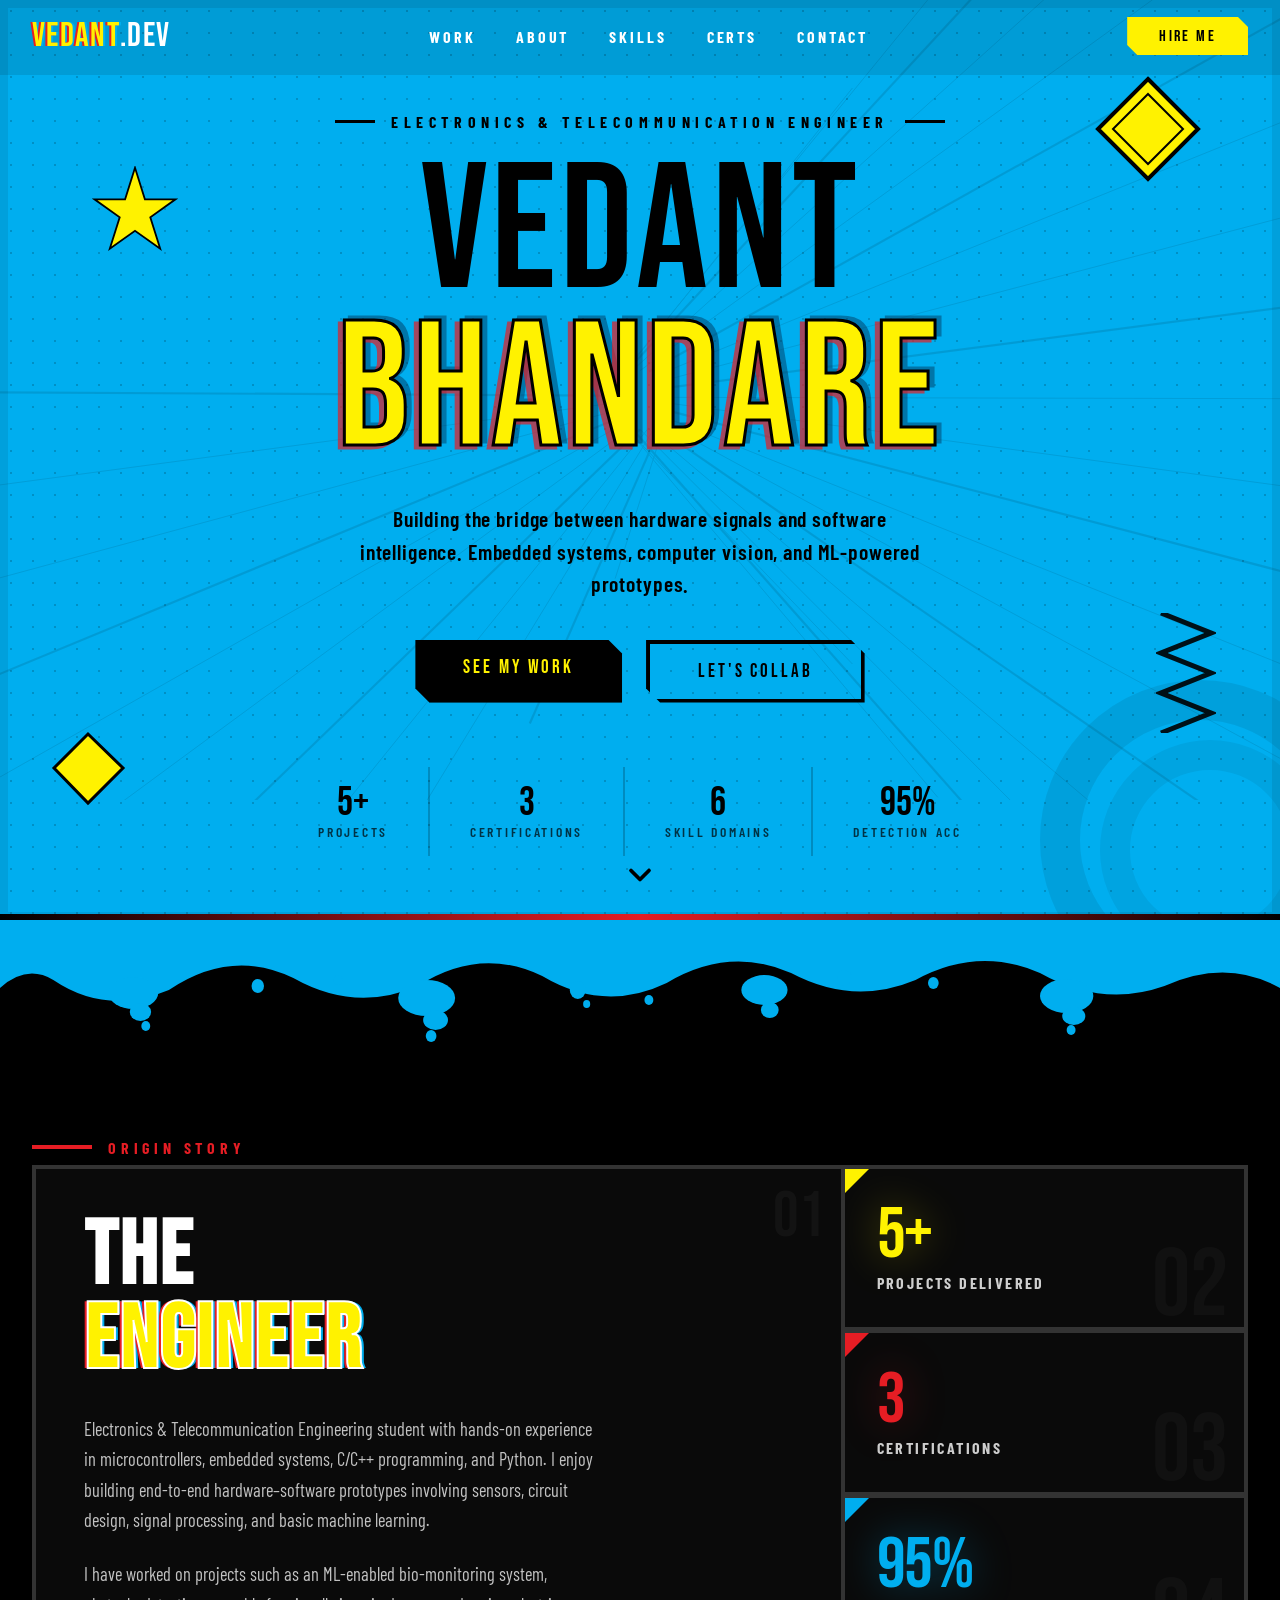
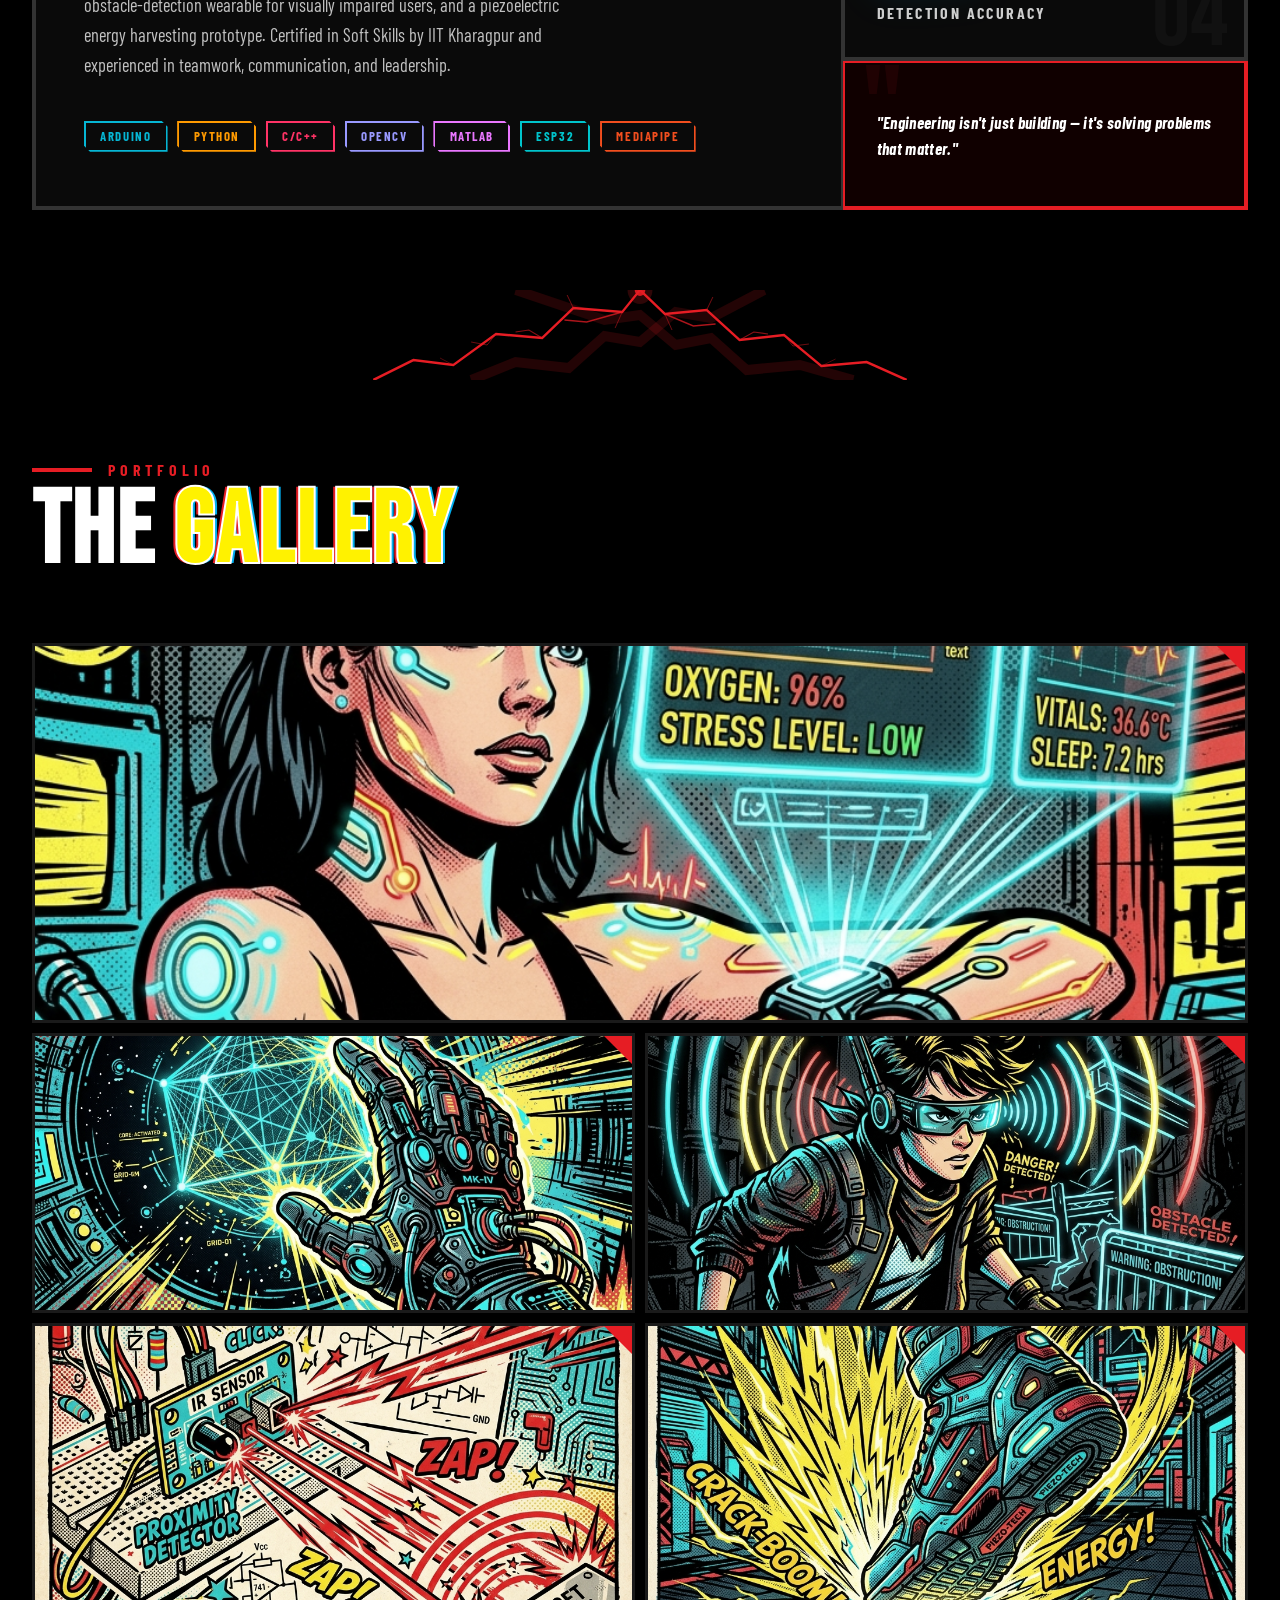
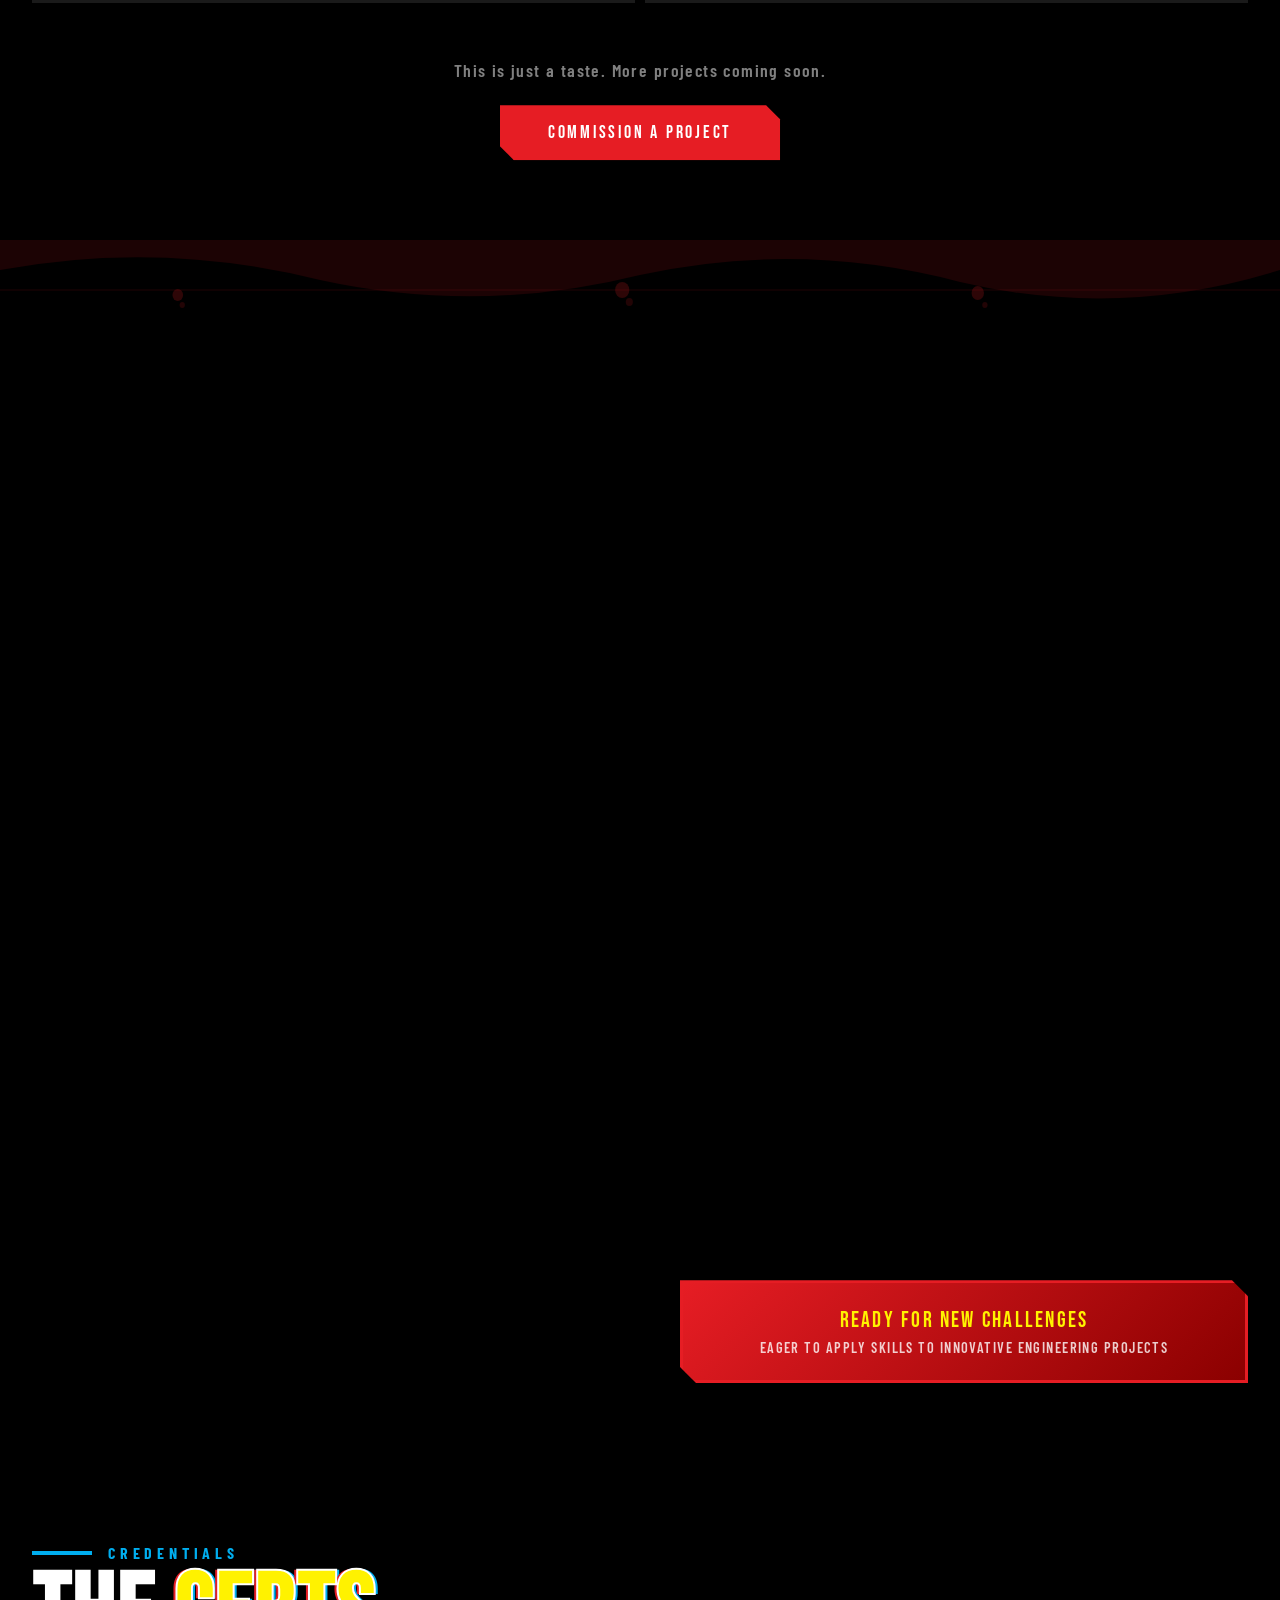
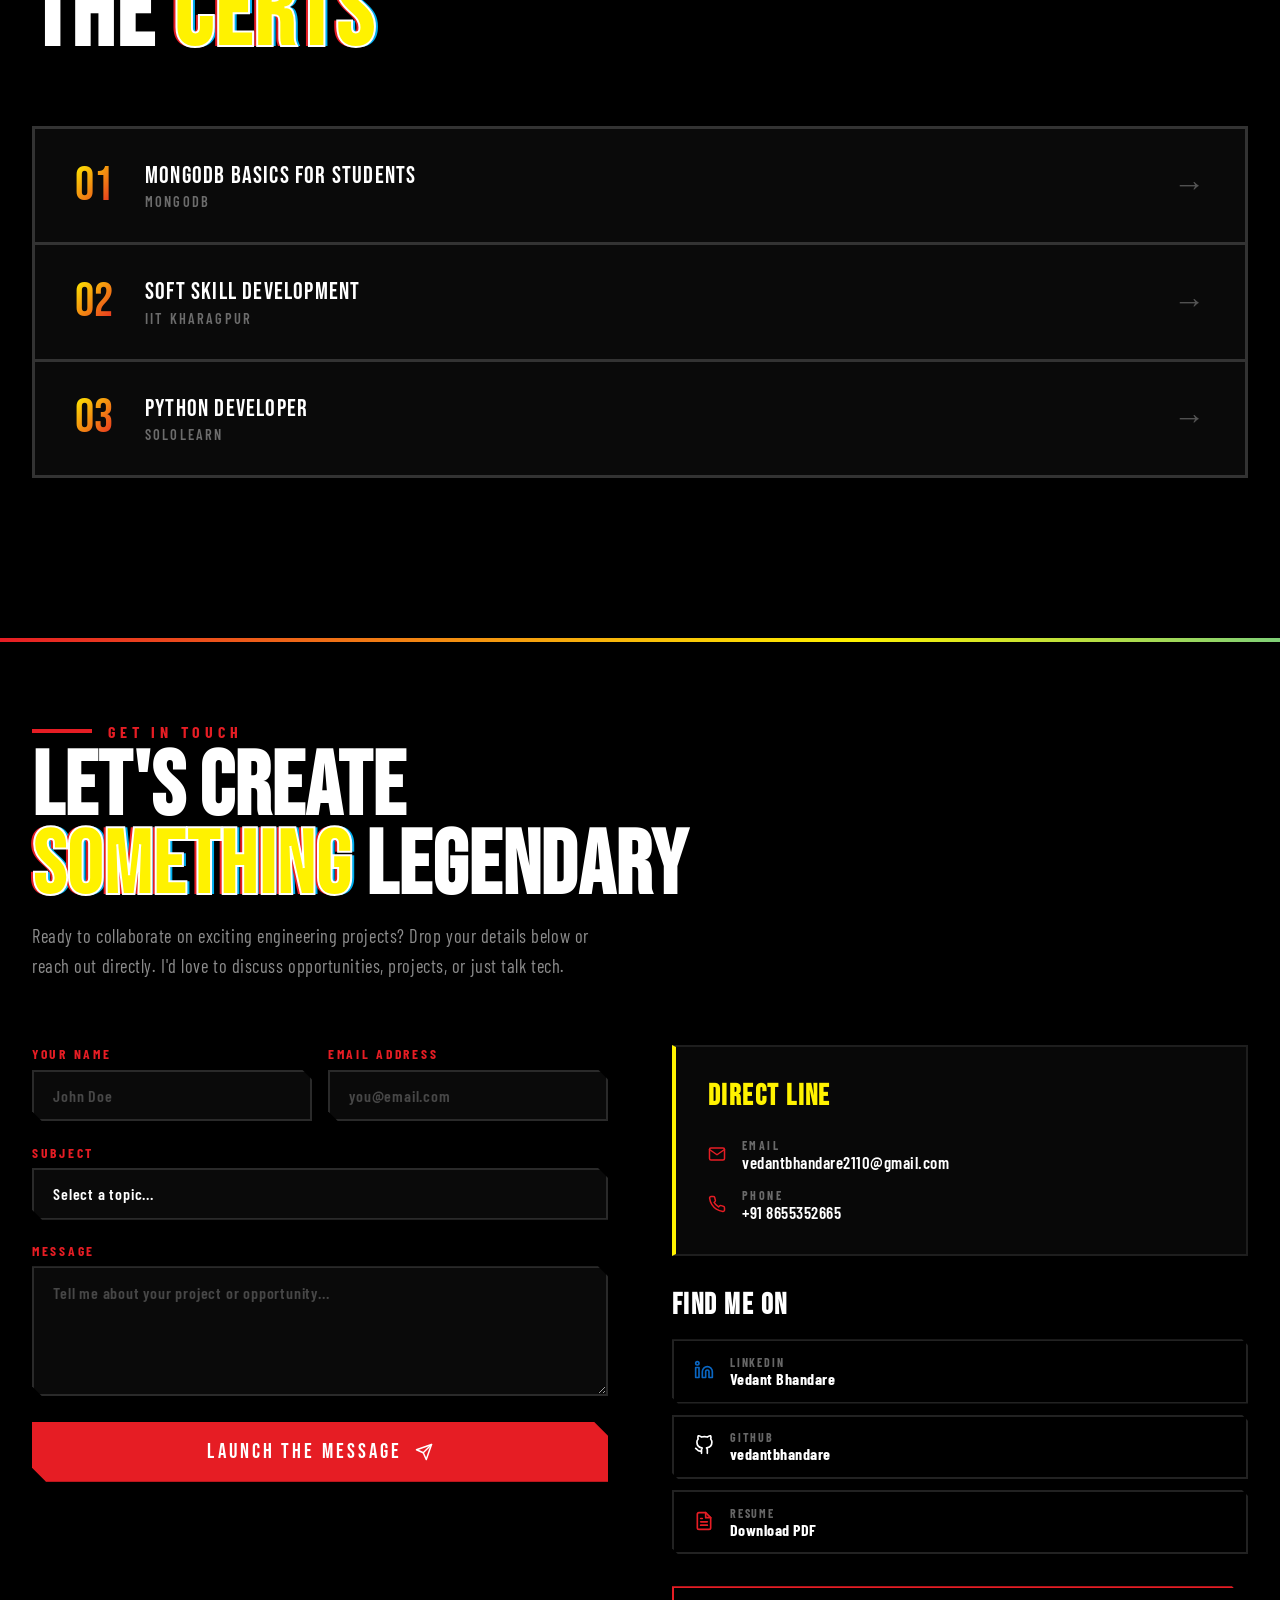
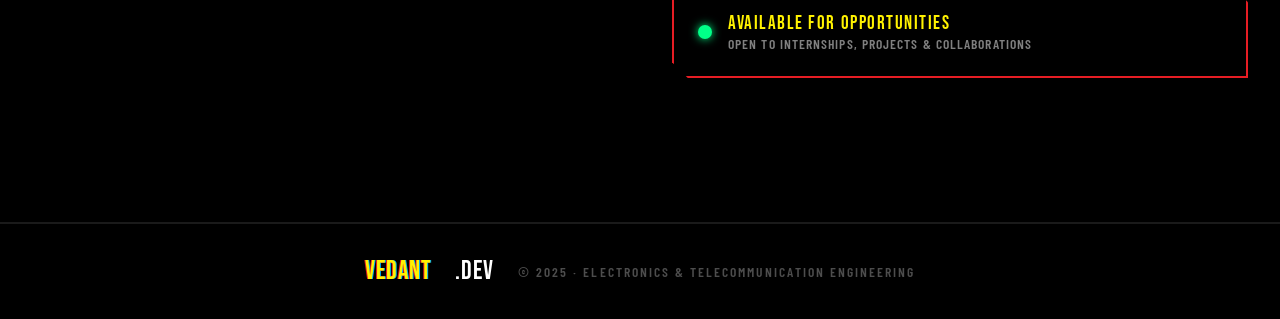
==== index.html @ c0fc04f8 "Merge remote changes favoring new design" ====
<!DOCTYPE html>
<html lang="en">
<head>
    <meta charset="UTF-8">
    <meta name="viewport" content="width=device-width, initial-scale=1.0">
    <title>Vedant Bhandare — Electronics & Embedded Systems Engineer</title>
    <meta name="description" content="Vedant Bhandare — Electronics & Telecommunication Engineering student. Portfolio showcasing embedded systems, computer vision, and hardware projects.">
    <meta name="author" content="Vedant Bhandare">
    <meta name="theme-color" content="#00AEEF">
    <link rel="stylesheet" href="style.css">
</head>
<body>

    <!-- ============================================
         NAVIGATION
         ============================================ -->
    <header class="nav" id="main-nav">
        <div class="nav-inner">
            <div class="nav-logo" id="nav-logo">
                <span class="nav-logo-accent">VEDANT</span>
                <span class="nav-logo-text">.DEV</span>
            </div>
            <nav class="nav-links" id="nav-links">
                <a href="#projects" class="nav-link">WORK</a>
                <a href="#about" class="nav-link">ABOUT</a>
                <a href="#skills" class="nav-link">SKILLS</a>
                <a href="#certificates" class="nav-link">CERTS</a>
                <a href="#contact" class="nav-link">CONTACT</a>
            </nav>
            <a href="#contact" class="nav-cta" id="nav-cta-btn">HIRE ME</a>
            <button class="nav-toggle" id="nav-toggle" aria-label="Toggle navigation">
                <span></span>
                <span></span>
                <span></span>
            </button>
        </div>
        <div class="nav-mobile" id="nav-mobile">
            <a href="#projects">WORK</a>
            <a href="#about">ABOUT</a>
            <a href="#skills">SKILLS</a>
            <a href="#certificates">CERTS</a>
            <a href="#contact">CONTACT</a>
        </div>
    </header>

    <!-- ============================================
         HERO SECTION
         ============================================ -->
    <section class="hero" id="hero">
        <!-- Halftone dot overlay -->
        <div class="hero-halftone"></div>

        <!-- Speed lines SVG -->
        <svg class="hero-speed-lines" viewBox="0 0 1440 900" preserveAspectRatio="xMidYMid slice">
            <line x1="756" y1="447" x2="2120" y2="450" stroke="#000" stroke-width="1"/>
            <line x1="752" y1="436" x2="2088" y2="262" stroke="#000" stroke-width="2.5"/>
            <line x1="747" y1="428" x2="1996" y2="99" stroke="#000" stroke-width="1"/>
            <line x1="739" y1="422" x2="1858" y2="-31" stroke="#000" stroke-width="1"/>
            <line x1="730" y1="418" x2="1694" y2="-120" stroke="#000" stroke-width="2.5"/>
            <line x1="720" y1="417" x2="1520" y2="-162" stroke="#000" stroke-width="1"/>
            <line x1="710" y1="418" x2="1346" y2="-155" stroke="#000" stroke-width="1"/>
            <line x1="701" y1="422" x2="1187" y2="-103" stroke="#000" stroke-width="2.5"/>
            <line x1="694" y1="428" x2="1055" y2="-14" stroke="#000" stroke-width="1"/>
            <line x1="689" y1="436" x2="959" y2="99" stroke="#000" stroke-width="1"/>
            <line x1="686" y1="445" x2="-680" y2="438" stroke="#000" stroke-width="2.5"/>
            <line x1="686" y1="454" x2="-648" y2="632" stroke="#000" stroke-width="1"/>
            <line x1="689" y1="463" x2="-556" y2="801" stroke="#000" stroke-width="1"/>
            <line x1="694" y1="471" x2="-418" y2="931" stroke="#000" stroke-width="2.5"/>
            <line x1="701" y1="477" x2="-254" y2="1018" stroke="#000" stroke-width="1"/>
            <line x1="710" y1="481" x2="-80" y2="1062" stroke="#000" stroke-width="1"/>
            <line x1="720" y1="483" x2="120" y2="1062" stroke="#000" stroke-width="2.5"/>
            <line x1="730" y1="481" x2="294" y2="1021" stroke="#000" stroke-width="1"/>
            <line x1="739" y1="477" x2="458" y2="937" stroke="#000" stroke-width="1"/>
            <line x1="747" y1="471" x2="596" y2="814" stroke="#000" stroke-width="2.5"/>
            <line x1="752" y1="463" x2="692" y2="651" stroke="#000" stroke-width="1"/>
            <line x1="756" y1="454" x2="2120" y2="638" stroke="#000" stroke-width="1"/>
            <line x1="756" y1="463" x2="2088" y2="812" stroke="#000" stroke-width="2.5"/>
            <line x1="752" y1="471" x2="1996" y2="969" stroke="#000" stroke-width="1"/>
            <line x1="747" y1="477" x2="1858" y2="1080" stroke="#000" stroke-width="1"/>
            <line x1="739" y1="481" x2="1694" y2="1140" stroke="#000" stroke-width="2.5"/>
            <line x1="730" y1="483" x2="1520" y2="1150" stroke="#000" stroke-width="1"/>
            <line x1="720" y1="483" x2="1346" y2="1110" stroke="#000" stroke-width="1"/>
            <line x1="710" y1="481" x2="1187" y2="1020" stroke="#000" stroke-width="2.5"/>
            <line x1="701" y1="477" x2="1055" y2="897" stroke="#000" stroke-width="1"/>
            <line x1="694" y1="471" x2="959" y2="747" stroke="#000" stroke-width="1"/>
        </svg>

        <!-- Comic panel border -->
        <div class="hero-panel-border"></div>

        <!-- Rotating diamond top-right -->
        <div class="hero-diamond-1">
            <svg width="110" height="110" viewBox="0 0 110 110">
                <polygon points="55,5 105,55 55,105 5,55" fill="#FFF200" stroke="#000" stroke-width="4"/>
                <polygon points="55,20 90,55 55,90 20,55" fill="none" stroke="#000" stroke-width="2"/>
            </svg>
        </div>

        <!-- Rotating diamond bottom-left -->
        <div class="hero-diamond-2">
            <svg width="75" height="75" viewBox="0 0 75 75">
                <polygon points="37,3 72,37 37,72 3,37" fill="#FFF200" stroke="#000" stroke-width="3"/>
            </svg>
        </div>

        <!-- Pulsing star top-left -->
        <div class="hero-star">
            <svg width="90" height="90" viewBox="0 0 100 100">
                <polygon points="50,2 61,37 95,37 67,57 78,92 50,72 22,92 33,57 5,37 39,37" fill="#FFF200" stroke="#000" stroke-width="2"/>
            </svg>
        </div>

        <!-- Zigzag accent bottom-right -->
        <div class="hero-zigzag">
            <svg width="60" height="120" viewBox="0 0 60 120">
                <polyline points="5,0 55,20 5,40 55,60 5,80 55,100 5,120" stroke="#000" stroke-width="5" fill="none"/>
            </svg>
        </div>

        <!-- Decorative circles -->
        <div class="hero-circle-1"></div>
        <div class="hero-circle-2"></div>

        <!-- Main content -->
        <div class="hero-content">
            <div class="hero-eyebrow reveal">
                <span class="hero-eyebrow-line"></span>
                <span class="hero-eyebrow-text">Electronics &amp; Telecommunication Engineer</span>
                <span class="hero-eyebrow-line"></span>
            </div>

            <div class="reveal reveal-delay-1">
                <span class="hero-title-main">VEDANT</span>
            </div>

            <div class="reveal reveal-delay-2">
                <span class="hero-title-accent">BHANDARE</span>
            </div>

            <p class="hero-subtitle reveal reveal-delay-3">
                Building the bridge between hardware signals and software intelligence.
                Embedded systems, computer vision, and ML-powered prototypes.
            </p>

            <div class="hero-cta-group reveal reveal-delay-3">
                <a href="#projects" class="hero-btn-primary">SEE MY WORK</a>
                <a href="#contact" class="hero-btn-secondary">LET'S COLLAB</a>
            </div>

            <div class="hero-stats reveal reveal-delay-4">
                <div class="hero-stat">
                    <div class="hero-stat-num">5+</div>
                    <div class="hero-stat-label">Projects</div>
                </div>
                <div class="hero-stat">
                    <div class="hero-stat-num">3</div>
                    <div class="hero-stat-label">Certifications</div>
                </div>
                <div class="hero-stat">
                    <div class="hero-stat-num">6</div>
                    <div class="hero-stat-label">Skill Domains</div>
                </div>
                <div class="hero-stat">
                    <div class="hero-stat-num">95%</div>
                    <div class="hero-stat-label">Detection Acc</div>
                </div>
            </div>
        </div>

        <!-- Scroll arrow -->
        <div class="hero-scroll">
            <svg viewBox="0 0 24 24" fill="none" stroke="currentColor" stroke-width="2.5" stroke-linecap="round" stroke-linejoin="round">
                <polyline points="6 9 12 15 18 9"></polyline>
            </svg>
        </div>

        <!-- Bottom edge gradient -->
        <div class="hero-bottom-edge"></div>
    </section>

    <!-- ============================================
         INK SPLATTER DIVIDER
         ============================================ -->
    <div class="divider-ink">
        <svg viewBox="0 0 1440 140" preserveAspectRatio="none">
            <path d="M0,0 L1440,0 L1440,70 Q1380,40 1310,68 Q1240,90 1170,55 Q1100,28 1030,62 Q960,88 890,55 Q820,28 750,65 Q680,95 610,58 Q540,28 470,68 Q400,95 330,60 Q260,30 190,72 Q120,98 60,62 Q30,46 0,70 Z" fill="#00AEEF"/>
            <ellipse cx="150" cy="75" rx="28" ry="16" fill="#00AEEF"/>
            <ellipse cx="158" cy="94" rx="12" ry="9" fill="#00AEEF"/>
            <circle cx="164" cy="108" r="5" fill="#00AEEF"/>
            <ellipse cx="480" cy="80" rx="32" ry="18" fill="#00AEEF"/>
            <ellipse cx="490" cy="102" rx="14" ry="10" fill="#00AEEF"/>
            <circle cx="485" cy="118" r="6" fill="#00AEEF"/>
            <ellipse cx="860" cy="72" rx="26" ry="15" fill="#00AEEF"/>
            <ellipse cx="866" cy="92" rx="10" ry="8" fill="#00AEEF"/>
            <ellipse cx="1200" cy="78" rx="30" ry="17" fill="#00AEEF"/>
            <ellipse cx="1208" cy="98" rx="13" ry="9" fill="#00AEEF"/>
            <circle cx="1205" cy="112" r="5" fill="#00AEEF"/>
            <circle cx="290" cy="68" r="7" fill="#00AEEF"/>
            <circle cx="650" cy="72" r="9" fill="#00AEEF"/>
            <circle cx="660" cy="86" r="4" fill="#00AEEF"/>
            <circle cx="1050" cy="65" r="6" fill="#00AEEF"/>
            <circle cx="380" cy="62" r="5" fill="#00AEEF"/>
            <circle cx="950" cy="60" r="8" fill="#00AEEF"/>
            <circle cx="730" cy="82" r="5" fill="#00AEEF"/>
        </svg>
    </div>

    <!-- ============================================
         ABOUT SECTION
         ============================================ -->
    <section class="section" id="about">
        <div class="container">
            <div class="section-label reveal-left">
                <div class="section-label-line" style="background: #E61D24;"></div>
                <span class="section-label-text" style="color: #E61D24;">Origin Story</span>
            </div>

            <div class="about-panels">
                <!-- Left — main bio panel -->
                <div class="about-main reveal">
                    <div class="about-panel-num">01</div>
                    <h2 class="about-heading">THE</h2>
                    <h2 class="about-heading-accent">ENGINEER</h2>

                    <p class="about-text">
                        Electronics &amp; Telecommunication Engineering student with hands-on experience in microcontrollers, embedded systems, C/C++ programming, and Python. I enjoy building end-to-end hardware–software prototypes involving sensors, circuit design, signal processing, and basic machine learning.
                    </p>
                    <p class="about-text">
                        I have worked on projects such as an ML-enabled bio-monitoring system, obstacle-detection wearable for visually impaired users, and a piezoelectric energy harvesting prototype. Certified in Soft Skills by IIT Kharagpur and experienced in teamwork, communication, and leadership.
                    </p>

                    <div class="tool-badges">
                        <span class="tool-badge" style="color: #06B6D4; border-color: #06B6D4;">Arduino</span>
                        <span class="tool-badge" style="color: #FF9A00; border-color: #FF9A00;">Python</span>
                        <span class="tool-badge" style="color: #FF3366; border-color: #FF3366;">C/C++</span>
                        <span class="tool-badge" style="color: #9999FF; border-color: #9999FF;">OpenCV</span>
                        <span class="tool-badge" style="color: #EA77FF; border-color: #EA77FF;">MATLAB</span>
                        <span class="tool-badge" style="color: #00C4CC; border-color: #00C4CC;">ESP32</span>
                        <span class="tool-badge" style="color: #F24E1E; border-color: #F24E1E;">MediaPipe</span>
                    </div>
                </div>

                <!-- Right — stats panels stacked -->
                <div class="about-stats-col">
                    <div class="stat-panel reveal-right">
                        <div class="stat-watermark">02</div>
                        <div class="stat-num" style="color: #FFF200; filter: drop-shadow(0 0 20px rgba(255,242,0,0.33));">5+</div>
                        <div class="stat-label">Projects Delivered</div>
                        <div class="stat-corner" style="border-color: #FFF200 transparent transparent transparent;"></div>
                    </div>
                    <div class="stat-panel reveal-right reveal-delay-1">
                        <div class="stat-watermark">03</div>
                        <div class="stat-num" style="color: #E61D24; filter: drop-shadow(0 0 20px rgba(230,29,36,0.33));">3</div>
                        <div class="stat-label">Certifications</div>
                        <div class="stat-corner" style="border-color: #E61D24 transparent transparent transparent;"></div>
                    </div>
                    <div class="stat-panel reveal-right reveal-delay-2">
                        <div class="stat-watermark">04</div>
                        <div class="stat-num" style="color: #00AEEF; filter: drop-shadow(0 0 20px rgba(0,174,239,0.33));">95%</div>
                        <div class="stat-label">Detection Accuracy</div>
                        <div class="stat-corner" style="border-color: #00AEEF transparent transparent transparent;"></div>
                    </div>
                    <div class="about-quote reveal-right reveal-delay-3">
                        <div class="about-quote-mark">"</div>
                        <p class="about-quote-text">
                            "Engineering isn't just building — it's solving problems that matter."
                        </p>
                    </div>
                </div>
            </div>
        </div>
    </section>

    <!-- ============================================
         CRACKING GLASS DIVIDER
         ============================================ -->
    <div class="divider-crack">
        <svg viewBox="0 0 1440 90" preserveAspectRatio="none">
            <path d="M580,0 L680,30 L720,25 L760,55 L800,48 L840,80 L900,75 L960,90" stroke="#E61D24" stroke-width="10" fill="none" opacity="0.15"/>
            <path d="M860,0 L800,28 L760,22 L720,52 L680,46 L640,78 L580,72 L530,90" stroke="#E61D24" stroke-width="10" fill="none" opacity="0.15"/>
            <path d="M720,0 L700,22 L645,18 L610,48 L558,44 L510,75 L465,70 L420,90" stroke="#E61D24" stroke-width="2.5" fill="none"/>
            <path d="M720,0 L748,24 L795,20 L832,50 L882,45 L924,76 L975,72 L1020,90" stroke="#E61D24" stroke-width="2.5" fill="none"/>
            <path d="M700,22 L660,32 L635,30" stroke="#E61D24" stroke-width="1.5" fill="none" opacity="0.75"/>
            <path d="M700,22 L692,38" stroke="#E61D24" stroke-width="1" fill="none" opacity="0.5"/>
            <path d="M645,18 L638,5" stroke="#E61D24" stroke-width="1" fill="none" opacity="0.55"/>
            <path d="M610,48 L595,40 L580,42" stroke="#E61D24" stroke-width="1.2" fill="none" opacity="0.6"/>
            <path d="M558,44 L548,55 L530,52" stroke="#E61D24" stroke-width="1" fill="none" opacity="0.5"/>
            <path d="M748,24 L780,36 L805,34" stroke="#E61D24" stroke-width="1.5" fill="none" opacity="0.75"/>
            <path d="M748,24 L756,40" stroke="#E61D24" stroke-width="1" fill="none" opacity="0.5"/>
            <path d="M795,20 L802,7" stroke="#E61D24" stroke-width="1" fill="none" opacity="0.55"/>
            <path d="M832,50 L848,42 L864,44" stroke="#E61D24" stroke-width="1.2" fill="none" opacity="0.6"/>
            <path d="M882,45 L892,56 L910,54" stroke="#E61D24" stroke-width="1" fill="none" opacity="0.5"/>
            <path d="M510,75 L495,68" stroke="#E61D24" stroke-width="0.8" fill="none" opacity="0.45"/>
            <path d="M924,76 L940,69" stroke="#E61D24" stroke-width="0.8" fill="none" opacity="0.45"/>
            <circle cx="720" cy="0" r="6" fill="#E61D24" opacity="0.9"/>
            <circle cx="720" cy="0" r="14" fill="#E61D24" opacity="0.2"/>
        </svg>
    </div>

    <!-- ============================================
         PROJECTS / GALLERY SECTION
         ============================================ -->
    <section class="section" id="projects">
        <div class="container">
            <div class="gallery-header">
                <div class="section-label reveal-left">
                    <div class="section-label-line" style="background: #E61D24;"></div>
                    <span class="section-label-text" style="color: #E61D24;">Portfolio</span>
                </div>
                <h2 class="section-title reveal">THE <span class="section-title-accent">GALLERY</span></h2>
            </div>

            <div class="gallery-grid">
                <!-- Featured: Bio-monitoring -->
                <a href="https://drive.google.com/drive/u/0/folders/1L9eINkBOlEpBXUjSU-nZGQXliHa2o8Et" target="_blank" rel="noopener noreferrer" class="gallery-item featured reveal" id="project-bio">
                    <div class="gallery-item-visual">
                        <img src="images/project_bio.png" alt="Bio-monitoring system" class="gallery-item-img" loading="lazy">
                    </div>
                    <div class="gallery-item-overlay">
                        <span class="gallery-item-category">Machine Learning</span>
                        <h3 class="gallery-item-title">BIO-MONITORING SYSTEM</h3>
                        <p class="gallery-item-subtitle">ML-Powered Real-Time Health Coach</p>
                        <div class="gallery-item-tags">
                            <span class="gallery-item-tag">ML</span>
                            <span class="gallery-item-tag">SENSORS</span>
                            <span class="gallery-item-tag">PYTHON</span>
                            <span class="gallery-item-tag">REAL-TIME</span>
                        </div>
                        <span class="gallery-item-link">VIEW PROJECT →</span>
                    </div>
                    <div class="gallery-item-corner"></div>
                </a>

                <!-- 3D Object Gesture Viewer -->
                <a href="https://github.com/vedantbhandare/gesture_3d_viewer" target="_blank" rel="noopener noreferrer" class="gallery-item reveal reveal-delay-1" id="project-gesture">
                    <div class="gallery-item-visual">
                        <img src="images/project_gesture.png" alt="Hand gesture tracking" class="gallery-item-img" loading="lazy">
                    </div>
                    <div class="gallery-item-overlay">
                        <span class="gallery-item-category">Computer Vision</span>
                        <h3 class="gallery-item-title">3D GESTURE VIEWER</h3>
                        <p class="gallery-item-subtitle">Touch-Free 3D Object Manipulation</p>
                        <div class="gallery-item-tags">
                            <span class="gallery-item-tag">OPENCV</span>
                            <span class="gallery-item-tag">MEDIAPIPE</span>
                            <span class="gallery-item-tag">HCI</span>
                        </div>
                        <span class="gallery-item-link">VIEW PROJECT →</span>
                    </div>
                    <div class="gallery-item-corner"></div>
                </a>

                <!-- Smart Obstacle Detection -->
                <a href="https://drive.google.com/drive/u/0/folders/1u1bt5N9i1OVi7PZ1X9NjJPRFROhRDN_-" target="_blank" rel="noopener noreferrer" class="gallery-item reveal reveal-delay-2" id="project-obstacle">
                    <div class="gallery-item-visual">
                        <img src="images/project_obstacle.png" alt="Arduino obstacle detection" class="gallery-item-img" loading="lazy">
                    </div>
                    <div class="gallery-item-overlay">
                        <span class="gallery-item-category">Embedded Systems</span>
                        <h3 class="gallery-item-title">OBSTACLE DETECTOR</h3>
                        <p class="gallery-item-subtitle">Wearable for Visually Impaired</p>
                        <div class="gallery-item-tags">
                            <span class="gallery-item-tag">ARDUINO</span>
                            <span class="gallery-item-tag">C++</span>
                            <span class="gallery-item-tag">WEARABLE</span>
                        </div>
                        <span class="gallery-item-link">VIEW PROJECT →</span>
                    </div>
                    <div class="gallery-item-corner"></div>
                </a>

                <!-- IR Obstacle Detector -->
                <a href="https://drive.google.com/drive/u/0/folders/1qzK5hBwx7yV5Dep93hAikVFfNhekKL03" target="_blank" rel="noopener noreferrer" class="gallery-item reveal reveal-delay-1" id="project-ir">
                    <div class="gallery-item-visual">
                        <img src="images/project_ir.png" alt="IR proximity sensor" class="gallery-item-img" loading="lazy">
                    </div>
                    <div class="gallery-item-overlay">
                        <span class="gallery-item-category">Analog Electronics</span>
                        <h3 class="gallery-item-title">IR DETECTOR</h3>
                        <p class="gallery-item-subtitle">Infrared Proximity Sensor</p>
                        <div class="gallery-item-tags">
                            <span class="gallery-item-tag">IR SENSOR</span>
                            <span class="gallery-item-tag">OP-AMP</span>
                            <span class="gallery-item-tag">ANALOG</span>
                        </div>
                        <span class="gallery-item-link">VIEW PROJECT →</span>
                    </div>
                    <div class="gallery-item-corner"></div>
                </a>

                <!-- Footstep Energy Generator -->
                <a href="https://drive.google.com/drive/u/0/folders/1KK8bWVIbtewx_nH45o5s3GwNPfIaIdbV" target="_blank" rel="noopener noreferrer" class="gallery-item reveal reveal-delay-2" id="project-energy">
                    <div class="gallery-item-visual">
                        <img src="images/project_energy.png" alt="Piezoelectric energy harvesting" class="gallery-item-img" loading="lazy">
                    </div>
                    <div class="gallery-item-overlay">
                        <span class="gallery-item-category">Energy & IoT</span>
                        <h3 class="gallery-item-title">ENERGY GENERATOR</h3>
                        <p class="gallery-item-subtitle">Piezoelectric Footstep Harvester</p>
                        <div class="gallery-item-tags">
                            <span class="gallery-item-tag">PIEZOELECTRIC</span>
                            <span class="gallery-item-tag">ENERGY</span>
                            <span class="gallery-item-tag">IOT</span>
                        </div>
                        <span class="gallery-item-link">VIEW PROJECT →</span>
                    </div>
                    <div class="gallery-item-corner"></div>
                </a>
            </div>

            <div class="gallery-bottom-cta reveal">
                <p class="gallery-bottom-text">This is just a taste. More projects coming soon.</p>
                <a href="#contact" class="gallery-bottom-btn">COMMISSION A PROJECT</a>
            </div>
        </div>
    </section>

    <!-- ============================================
         DARK INK SPLATTER DIVIDER
         ============================================ -->
    <div class="divider-ink-dark">
        <svg viewBox="0 0 1440 100" preserveAspectRatio="none">
            <path d="M0,30 Q180,0 360,40 Q540,75 720,35 Q900,0 1080,42 Q1260,80 1440,30 L1440,0 L0,0 Z" fill="#E61D24" opacity="0.12"/>
            <line x1="0" y1="50" x2="1440" y2="50" stroke="#E61D24" stroke-width="1" opacity="0.15"/>
            <circle cx="200" cy="55" r="6" fill="#E61D24" opacity="0.2"/>
            <circle cx="205" cy="65" r="3" fill="#E61D24" opacity="0.15"/>
            <circle cx="700" cy="50" r="8" fill="#E61D24" opacity="0.2"/>
            <circle cx="708" cy="62" r="4" fill="#E61D24" opacity="0.15"/>
            <circle cx="1100" cy="53" r="7" fill="#E61D24" opacity="0.2"/>
            <circle cx="1108" cy="65" r="3" fill="#E61D24" opacity="0.15"/>
        </svg>
    </div>

    <!-- ============================================
         SKILLS SECTION
         ============================================ -->
    <section class="section" id="skills">
        <div class="container">
            <div class="section-label reveal-left">
                <div class="section-label-line" style="background: #FFF200;"></div>
                <span class="section-label-text" style="color: #FFF200;">Arsenal</span>
            </div>
            <h2 class="section-title reveal">POWER <span class="section-title-accent">LEVELS</span></h2>

            <div class="skills-grid">
                <!-- Skill bars -->
                <div class="skill-bars">
                    <div class="reveal">
                        <div class="skill-bar-header">
                            <span class="skill-bar-name">Python</span>
                            <span class="skill-bar-pct" style="color: #FF9A00;">90%</span>
                        </div>
                        <div class="skill-track">
                            <div class="skill-fill" data-width="90" style="background: linear-gradient(90deg, #FF9A0099, #FF9A00); box-shadow: 0 0 12px #FF9A0066;">
                                <div class="skill-fill-shimmer" style="background: linear-gradient(90deg, transparent, #FF9A00);"></div>
                            </div>
                        </div>
                        <p class="skill-desc">Data analysis, ML models, automation, scripting</p>
                    </div>
                    <div class="reveal reveal-delay-1">
                        <div class="skill-bar-header">
                            <span class="skill-bar-name">Embedded Systems</span>
                            <span class="skill-bar-pct" style="color: #31A8FF;">92%</span>
                        </div>
                        <div class="skill-track">
                            <div class="skill-fill" data-width="92" style="background: linear-gradient(90deg, #31A8FF99, #31A8FF); box-shadow: 0 0 12px #31A8FF66;">
                                <div class="skill-fill-shimmer" style="background: linear-gradient(90deg, transparent, #31A8FF);"></div>
                            </div>
                        </div>
                        <p class="skill-desc">Arduino, ESP32, sensor integration, UART/I2C protocols</p>
                    </div>
                    <div class="reveal reveal-delay-1">
                        <div class="skill-bar-header">
                            <span class="skill-bar-name">C / C++</span>
                            <span class="skill-bar-pct" style="color: #FF3366;">85%</span>
                        </div>
                        <div class="skill-track">
                            <div class="skill-fill" data-width="85" style="background: linear-gradient(90deg, #FF336699, #FF3366); box-shadow: 0 0 12px #FF336666;">
                                <div class="skill-fill-shimmer" style="background: linear-gradient(90deg, transparent, #FF3366);"></div>
                            </div>
                        </div>
                        <p class="skill-desc">Embedded C, DSA, real-time systems programming</p>
                    </div>
                    <div class="reveal reveal-delay-2">
                        <div class="skill-bar-header">
                            <span class="skill-bar-name">Circuit Design</span>
                            <span class="skill-bar-pct" style="color: #00C4CC;">88%</span>
                        </div>
                        <div class="skill-track">
                            <div class="skill-fill" data-width="88" style="background: linear-gradient(90deg, #00C4CC99, #00C4CC); box-shadow: 0 0 12px #00C4CC66;">
                                <div class="skill-fill-shimmer" style="background: linear-gradient(90deg, transparent, #00C4CC);"></div>
                            </div>
                        </div>
                        <p class="skill-desc">PCB design, Multisim, Proteus, analog/digital circuits</p>
                    </div>
                    <div class="reveal reveal-delay-2">
                        <div class="skill-bar-header">
                            <span class="skill-bar-name">Computer Vision</span>
                            <span class="skill-bar-pct" style="color: #9999FF;">80%</span>
                        </div>
                        <div class="skill-track">
                            <div class="skill-fill" data-width="80" style="background: linear-gradient(90deg, #9999FF99, #9999FF); box-shadow: 0 0 12px #9999FF66;">
                                <div class="skill-fill-shimmer" style="background: linear-gradient(90deg, transparent, #9999FF);"></div>
                            </div>
                        </div>
                        <p class="skill-desc">OpenCV, MediaPipe, gesture recognition, real-time CV</p>
                    </div>
                    <div class="reveal reveal-delay-3">
                        <div class="skill-bar-header">
                            <span class="skill-bar-name">Machine Learning</span>
                            <span class="skill-bar-pct" style="color: #EA77FF;">78%</span>
                        </div>
                        <div class="skill-track">
                            <div class="skill-fill" data-width="78" style="background: linear-gradient(90deg, #EA77FF99, #EA77FF); box-shadow: 0 0 12px #EA77FF66;">
                                <div class="skill-fill-shimmer" style="background: linear-gradient(90deg, transparent, #EA77FF);"></div>
                            </div>
                        </div>
                        <p class="skill-desc">Data preprocessing, model training, feature extraction</p>
                    </div>
                    <div class="reveal reveal-delay-3">
                        <div class="skill-bar-header">
                            <span class="skill-bar-name">MATLAB</span>
                            <span class="skill-bar-pct" style="color: #F24E1E;">75%</span>
                        </div>
                        <div class="skill-track">
                            <div class="skill-fill" data-width="75" style="background: linear-gradient(90deg, #F24E1E99, #F24E1E); box-shadow: 0 0 12px #F24E1E66;">
                                <div class="skill-fill-shimmer" style="background: linear-gradient(90deg, transparent, #F24E1E);"></div>
                            </div>
                        </div>
                        <p class="skill-desc">Signal processing, simulations, control systems</p>
                    </div>
                </div>

                <!-- Services / Capabilities -->
                <div class="services-col">
                    <p class="services-heading reveal">— Capabilities —</p>

                    <div class="service-card reveal">
                        <div class="service-card-inner">
                            <span class="service-icon">⚡</span>
                            <div>
                                <h3 class="service-title">EMBEDDED SYSTEMS</h3>
                                <p class="service-desc">Arduino, ESP32, sensor integration, circuit design, PCB prototyping — end-to-end hardware development.</p>
                            </div>
                        </div>
                        <div class="service-corner"></div>
                    </div>

                    <div class="service-card reveal reveal-delay-1">
                        <div class="service-card-inner">
                            <span class="service-icon">👁️</span>
                            <div>
                                <h3 class="service-title">COMPUTER VISION</h3>
                                <p class="service-desc">OpenCV, MediaPipe, gesture recognition, landmark extraction, real-time image processing systems.</p>
                            </div>
                        </div>
                        <div class="service-corner"></div>
                    </div>

                    <div class="service-card reveal reveal-delay-2">
                        <div class="service-card-inner">
                            <span class="service-icon">🧠</span>
                            <div>
                                <h3 class="service-title">MACHINE LEARNING</h3>
                                <p class="service-desc">Data preprocessing, model training, feature extraction, gesture classification, real-time ML inference.</p>
                            </div>
                        </div>
                        <div class="service-corner"></div>
                    </div>

                    <div class="service-card reveal reveal-delay-3">
                        <div class="service-card-inner">
                            <span class="service-icon">🔧</span>
                            <div>
                                <h3 class="service-title">HARDWARE PROTOTYPING</h3>
                                <p class="service-desc">Multisim, Proteus, MATLAB, circuit simulation, wearable device design, IoT fundamentals.</p>
                            </div>
                        </div>
                        <div class="service-corner"></div>
                    </div>

                    <div class="skills-cta-banner reveal reveal-delay-4">
                        <p class="skills-cta-title">READY FOR NEW CHALLENGES</p>
                        <p class="skills-cta-sub">Eager to apply skills to innovative engineering projects</p>
                    </div>
                </div>
            </div>
        </div>
    </section>

    <!-- ============================================
         CERTIFICATES SECTION
         ============================================ -->
    <section class="certs-section" id="certificates">
        <div class="container">
            <div class="section-label reveal-left">
                <div class="section-label-line" style="background: #00AEEF;"></div>
                <span class="section-label-text" style="color: #00AEEF;">Credentials</span>
            </div>
            <h2 class="section-title reveal">THE <span class="section-title-accent">CERTS</span></h2>

            <div class="certs-list">
                <a href="certificates/mongodb certficate.pdf" target="_blank" rel="noopener noreferrer" class="cert-item reveal" id="cert-mongodb">
                    <div class="cert-inner">
                        <span class="cert-number">01</span>
                        <div class="cert-details">
                            <span class="cert-name">MONGODB BASICS FOR STUDENTS</span>
                            <span class="cert-issuer">MongoDB</span>
                        </div>
                        <span class="cert-arrow">→</span>
                    </div>
                </a>
                <a href="certificates/Soft Skill Development certificate.pdf" target="_blank" rel="noopener noreferrer" class="cert-item reveal reveal-delay-1" id="cert-softskills">
                    <div class="cert-inner">
                        <span class="cert-number">02</span>
                        <div class="cert-details">
                            <span class="cert-name">SOFT SKILL DEVELOPMENT</span>
                            <span class="cert-issuer">IIT Kharagpur</span>
                        </div>
                        <span class="cert-arrow">→</span>
                    </div>
                </a>
                <a href="certificates/python developer.jpg" target="_blank" rel="noopener noreferrer" class="cert-item reveal reveal-delay-2" id="cert-python">
                    <div class="cert-inner">
                        <span class="cert-number">03</span>
                        <div class="cert-details">
                            <span class="cert-name">PYTHON DEVELOPER</span>
                            <span class="cert-issuer">Sololearn</span>
                        </div>
                        <span class="cert-arrow">→</span>
                    </div>
                </a>
            </div>
        </div>
    </section>

    <!-- ============================================
         CONTACT SECTION
         ============================================ -->
    <section class="contact-section" id="contact">
        <div class="contact-accent-bar"></div>
        <div class="container" style="padding-top: 5rem; padding-bottom: 5rem;">

            <div class="contact-header reveal">
                <div class="section-label">
                    <div class="section-label-line" style="background: #E61D24;"></div>
                    <span class="section-label-text" style="color: #E61D24;">Get In Touch</span>
                </div>
                <h2 class="contact-heading">
                    LET'S CREATE<br>
                    <span class="section-title-accent">SOMETHING</span> LEGENDARY
                </h2>
                <p class="contact-desc">
                    Ready to collaborate on exciting engineering projects? Drop your details below or reach out directly.
                    I'd love to discuss opportunities, projects, or just talk tech.
                </p>
            </div>

            <div class="contact-grid">
                <!-- Contact Form -->
                <form class="contact-form reveal-left" id="contact-form" action="https://formspree.io/f/xpzvpwqd" method="POST">
                    <div class="form-row">
                        <div>
                            <label class="form-label">Your Name</label>
                            <input type="text" name="name" placeholder="John Doe" required class="form-input">
                        </div>
                        <div>
                            <label class="form-label">Email Address</label>
                            <input type="email" name="email" placeholder="you@email.com" required class="form-input">
                        </div>
                    </div>
                    <div>
                        <label class="form-label">Subject</label>
                        <select name="subject" required class="form-input form-select">
                            <option value="" disabled selected>Select a topic...</option>
                            <option value="project-collab">Project Collaboration</option>
                            <option value="internship">Internship Opportunity</option>
                            <option value="freelance">Freelance Work</option>
                            <option value="other">Other / General</option>
                        </select>
                    </div>
                    <div>
                        <label class="form-label">Message</label>
                        <textarea name="message" rows="5" placeholder="Tell me about your project or opportunity..." required class="form-input form-textarea"></textarea>
                    </div>
                    <button type="submit" class="form-submit" id="form-submit-btn">
                        LAUNCH THE MESSAGE
                        <svg viewBox="0 0 24 24" fill="none" stroke="currentColor" stroke-width="2" stroke-linecap="round" stroke-linejoin="round"><line x1="22" y1="2" x2="11" y2="13"></line><polygon points="22 2 15 22 11 13 2 9 22 2"></polygon></svg>
                    </button>
                </form>

                <!-- Contact Info -->
                <div class="contact-info reveal-right">
                    <div class="contact-direct">
                        <h3 class="contact-direct-title">DIRECT LINE</h3>
                        <div class="contact-direct-items">
                            <a href="mailto:vedantbhandare2110@gmail.com" class="contact-direct-item" style="text-decoration: none;">
                                <div class="contact-direct-icon">
                                    <svg viewBox="0 0 24 24" fill="none" stroke="currentColor" stroke-width="2" stroke-linecap="round" stroke-linejoin="round"><path d="M4 4h16c1.1 0 2 .9 2 2v12c0 1.1-.9 2-2 2H4c-1.1 0-2-.9-2-2V6c0-1.1.9-2 2-2z"></path><polyline points="22,6 12,13 2,6"></polyline></svg>
                                </div>
                                <div>
                                    <div class="contact-direct-label">Email</div>
                                    <div class="contact-direct-value">vedantbhandare2110@gmail.com</div>
                                </div>
                            </a>
                            <div class="contact-direct-item">
                                <div class="contact-direct-icon">
                                    <svg viewBox="0 0 24 24" fill="none" stroke="currentColor" stroke-width="2" stroke-linecap="round" stroke-linejoin="round"><path d="M22 16.92v3a2 2 0 0 1-2.18 2 19.79 19.79 0 0 1-8.63-3.07 19.5 19.5 0 0 1-6-6 19.79 19.79 0 0 1-3.07-8.67A2 2 0 0 1 4.11 2h3a2 2 0 0 1 2 1.72 12.84 12.84 0 0 0 .7 2.81 2 2 0 0 1-.45 2.11L8.09 9.91a16 16 0 0 0 6 6l1.27-1.27a2 2 0 0 1 2.11-.45 12.84 12.84 0 0 0 2.81.7A2 2 0 0 1 22 16.92z"></path></svg>
                                </div>
                                <div>
                                    <div class="contact-direct-label">Phone</div>
                                    <div class="contact-direct-value">+91 8655352665</div>
                                </div>
                            </div>
                        </div>
                    </div>

                    <div>
                        <h3 class="social-title">FIND ME ON</h3>
                        <div class="social-links">
                            <a href="https://www.linkedin.com/in/vedantbhandare2110/" target="_blank" rel="noopener noreferrer" class="social-link" id="contact-linkedin">
                                <span class="social-link-icon" style="color: #0A66C2;">
                                    <svg viewBox="0 0 24 24" fill="none" stroke="currentColor" stroke-width="2" stroke-linecap="round" stroke-linejoin="round"><path d="M16 8a6 6 0 0 1 6 6v7h-4v-7a2 2 0 0 0-2-2 2 2 0 0 0-2 2v7h-4v-7a6 6 0 0 1 6-6z"></path><rect x="2" y="9" width="4" height="12"></rect><circle cx="4" cy="4" r="2"></circle></svg>
                                </span>
                                <div>
                                    <div class="social-link-label">LinkedIn</div>
                                    <div class="social-link-handle">Vedant Bhandare</div>
                                </div>
                            </a>
                            <a href="https://github.com/vedantbhandare" target="_blank" rel="noopener noreferrer" class="social-link" id="contact-github">
                                <span class="social-link-icon" style="color: #fff;">
                                    <svg viewBox="0 0 24 24" fill="none" stroke="currentColor" stroke-width="2" stroke-linecap="round" stroke-linejoin="round"><path d="M9 19c-5 1.5-5-2.5-7-3m14 6v-3.87a3.37 3.37 0 0 0-.94-2.61c3.14-.35 6.44-1.54 6.44-7A5.44 5.44 0 0 0 20 4.77 5.07 5.07 0 0 0 19.91 1S18.73.65 16 2.48a13.38 13.38 0 0 0-7 0C6.27.65 5.09 1 5.09 1A5.07 5.07 0 0 0 5 4.77a5.44 5.44 0 0 0-1.5 3.78c0 5.42 3.3 6.61 6.44 7A3.37 3.37 0 0 0 9 18.13V22"></path></svg>
                                </span>
                                <div>
                                    <div class="social-link-label">GitHub</div>
                                    <div class="social-link-handle">vedantbhandare</div>
                                </div>
                            </a>
                            <a href="resume.pdf" target="_blank" class="social-link" id="contact-resume">
                                <span class="social-link-icon" style="color: #E61D24;">
                                    <svg viewBox="0 0 24 24" fill="none" stroke="currentColor" stroke-width="2" stroke-linecap="round" stroke-linejoin="round"><path d="M14 2H6a2 2 0 0 0-2 2v16a2 2 0 0 0 2 2h12a2 2 0 0 0 2-2V8z"></path><polyline points="14 2 14 8 20 8"></polyline><line x1="16" y1="13" x2="8" y2="13"></line><line x1="16" y1="17" x2="8" y2="17"></line><polyline points="10 9 9 9 8 9"></polyline></svg>
                                </span>
                                <div>
                                    <div class="social-link-label">Resume</div>
                                    <div class="social-link-handle">Download PDF</div>
                                </div>
                            </a>
                        </div>
                    </div>

                    <div class="availability-badge">
                        <div class="availability-dot"></div>
                        <div>
                            <div class="availability-title">AVAILABLE FOR OPPORTUNITIES</div>
                            <div class="availability-sub">Open to internships, projects & collaborations</div>
                        </div>
                    </div>
                </div>
            </div>
        </div>

        <!-- Footer -->
        <footer class="footer">
            <div class="footer-inner">
                <span class="footer-logo-accent">VEDANT</span>
                <span class="footer-logo-text">.DEV</span>
                <span class="footer-copy">© 2025 · Electronics & Telecommunication Engineering</span>
            </div>
        </footer>
    </section>

    <!-- ============================================
         SCRIPTS
         ============================================ -->
    <script>
        // ========================================
        // 1. NAV SCROLL STATE
        // ========================================
        const mainNav = document.getElementById('main-nav');
        window.addEventListener('scroll', () => {
            if (window.scrollY > 60) {
                mainNav.classList.add('scrolled');
            } else {
                mainNav.classList.remove('scrolled');
            }
        });

        // ========================================
        // 2. NAV LOGO — scroll to top
        // ========================================
        document.getElementById('nav-logo').addEventListener('click', () => {
            window.scrollTo({ top: 0, behavior: 'smooth' });
        });

        // ========================================
        // 3. SCROLL REVEAL — IntersectionObserver
        // ========================================
        const revealObserver = new IntersectionObserver((entries) => {
            entries.forEach(entry => {
                if (entry.isIntersecting) {
                    entry.target.classList.add('active');
                }
            });
        }, {
            threshold: 0.1,
            rootMargin: '0px 0px -40px 0px'
        });

        document.querySelectorAll('.reveal, .reveal-left, .reveal-right').forEach(el => {
            revealObserver.observe(el);
        });

        // ========================================
        // 4. SKILL BAR ANIMATION
        // ========================================
        const skillObserver = new IntersectionObserver((entries) => {
            entries.forEach(entry => {
                if (entry.isIntersecting) {
                    const fills = entry.target.querySelectorAll('.skill-fill');
                    fills.forEach((fill, i) => {
                        setTimeout(() => {
                            fill.style.width = fill.dataset.width + '%';
                        }, i * 100);
                    });
                    skillObserver.unobserve(entry.target);
                }
            });
        }, { threshold: 0.2 });

        const skillBars = document.querySelector('.skill-bars');
        if (skillBars) skillObserver.observe(skillBars);

        // ========================================
        // 5. ACTIVE NAV LINK — IntersectionObserver
        // ========================================
        const sections = document.querySelectorAll('section[id], .certs-section[id], .contact-section[id]');
        const navLinks = document.querySelectorAll('.nav-links .nav-link');

        const navObserver = new IntersectionObserver((entries) => {
            entries.forEach(entry => {
                if (entry.isIntersecting) {
                    navLinks.forEach(link => link.classList.remove('active'));
                    const activeLink = document.querySelector(`.nav-links a[href="#${entry.target.id}"]`);
                    if (activeLink) activeLink.classList.add('active');
                }
            });
        }, {
            threshold: 0.2,
            rootMargin: '-80px 0px -50% 0px'
        });

        sections.forEach(section => navObserver.observe(section));

        // ========================================
        // 6. SMOOTH SCROLL for nav links
        // ========================================
        document.querySelectorAll('a[href^="#"]').forEach(anchor => {
            anchor.addEventListener('click', (e) => {
                e.preventDefault();
                const target = document.querySelector(anchor.getAttribute('href'));
                if (target) {
                    target.scrollIntoView({ behavior: 'smooth' });
                    // Close mobile nav if open
                    document.getElementById('nav-mobile').classList.remove('open');
                }
            });
        });

        // ========================================
        // 7. MOBILE NAV TOGGLE
        // ========================================
        const navToggle = document.getElementById('nav-toggle');
        const navMobile = document.getElementById('nav-mobile');

        navToggle.addEventListener('click', () => {
            navMobile.classList.toggle('open');
        });

        // ========================================
        // 8. CONTACT FORM — submit feedback
        // ========================================
        const contactForm = document.getElementById('contact-form');
        const submitBtn = document.getElementById('form-submit-btn');

        contactForm.addEventListener('submit', function(e) {
            // Allow form to submit via Formspree but show visual feedback
            submitBtn.classList.add('sent');
            submitBtn.innerHTML = 'MESSAGE SENT — I\'LL BE IN TOUCH <svg viewBox="0 0 24 24" width="18" height="18" fill="none" stroke="currentColor" stroke-width="2" stroke-linecap="round" stroke-linejoin="round"><polyline points="20 6 9 17 4 12"></polyline></svg>';
            setTimeout(() => {
                submitBtn.classList.remove('sent');
                submitBtn.innerHTML = 'LAUNCH THE MESSAGE <svg viewBox="0 0 24 24" width="18" height="18" fill="none" stroke="currentColor" stroke-width="2" stroke-linecap="round" stroke-linejoin="round"><line x1="22" y1="2" x2="11" y2="13"></line><polygon points="22 2 15 22 11 13 2 9 22 2"></polygon></svg>';
            }, 4000);
        });

        // ========================================
        // 9. REDUCED MOTION SUPPORT
        // ========================================
        if (window.matchMedia('(prefers-reduced-motion: reduce)').matches) {
            document.querySelectorAll('.reveal, .reveal-left, .reveal-right').forEach(el => {
                el.classList.add('active');
                el.style.transition = 'none';
            });
            // Still animate skill bars but instantly
            document.querySelectorAll('.skill-fill').forEach(fill => {
                fill.style.transition = 'none';
                fill.style.width = fill.dataset.width + '%';
            });
        }
    </script>

</body>
</html>
---- style.css ----
/* ==========================================
   COMIC-BOOK PORTFOLIO — VEDANT BHANDARE
   Design System: Bold Pop-Art / Comic Book
   Colors: Cyan #00AEEF, Yellow #FFF200, Red #E61D24, Black #000
   Fonts: Bebas Neue (display) + Barlow Condensed (body)
   ========================================== */

@import url('https://fonts.googleapis.com/css2?family=Bebas+Neue&family=Barlow+Condensed:ital,wght@0,400;0,600;0,700;0,800;0,900;1,700&display=swap');

/* ---------- CSS VARIABLES ---------- */
:root {
    --comic-cyan: #00AEEF;
    --comic-yellow: #FFF200;
    --comic-red: #E61D24;
    --comic-black: #000000;
    --comic-dark: #0a0a0a;
    --comic-panel: #1a1a1a;
    --comic-border: #333333;
    --comic-white: #ffffff;
    --font-display: 'Bebas Neue', Impact, 'Arial Black', sans-serif;
    --font-body: 'Barlow Condensed', 'Arial Narrow', Arial, sans-serif;
    --clip-sm: polygon(0 0, calc(100% - 6px) 0, 100% 6px, 100% 100%, 6px 100%, 0 calc(100% - 6px));
    --clip-md: polygon(0 0, calc(100% - 10px) 0, 100% 10px, 100% 100%, 10px 100%, 0 calc(100% - 10px));
    --clip-lg: polygon(0 0, calc(100% - 14px) 0, 100% 14px, 100% 100%, 14px 100%, 0 calc(100% - 14px));
    --clip-xl: polygon(0 0, calc(100% - 16px) 0, 100% 16px, 100% 100%, 16px 100%, 0 calc(100% - 16px));
}

/* ---------- RESET ---------- */
*, *::before, *::after {
    margin: 0;
    padding: 0;
    box-sizing: border-box;
}

html {
    scroll-behavior: smooth;
}

body {
    font-family: var(--font-body);
    background: var(--comic-black);
    color: var(--comic-white);
    overflow-x: hidden;
    -webkit-font-smoothing: antialiased;
}

a {
    text-decoration: none;
    color: inherit;
}

ul {
    list-style: none;
}

img {
    max-width: 100%;
    display: block;
}

button {
    font-family: inherit;
    cursor: pointer;
    border: none;
    background: none;
}

input, textarea, select {
    font-family: var(--font-body);
}

/* ---------- SCROLLBAR ---------- */
::-webkit-scrollbar {
    width: 6px;
}
::-webkit-scrollbar-track {
    background: #000;
}
::-webkit-scrollbar-thumb {
    background: var(--comic-red);
    border-radius: 0;
}
::selection {
    background: var(--comic-red);
    color: var(--comic-yellow);
}

/* ==========================================
   NAVIGATION
   ========================================== */
.nav {
    position: fixed;
    top: 0;
    left: 0;
    right: 0;
    z-index: 100;
    background: rgba(0,0,0,0.1);
    border-bottom: 3px solid transparent;
    backdrop-filter: none;
    transition: all 0.35s ease;
    padding: 1rem 2rem;
}

.nav.scrolled {
    background: rgba(0,0,0,0.97);
    border-bottom-color: var(--comic-red);
    backdrop-filter: blur(14px);
}

.nav-inner {
    max-width: 1400px;
    margin: 0 auto;
    display: flex;
    align-items: center;
    justify-content: space-between;
}

.nav-logo {
    font-family: var(--font-display);
    font-size: 2.1rem;
    letter-spacing: 0.04em;
    cursor: pointer;
    display: flex;
    align-items: center;
    gap: 0;
}

.nav-logo-accent {
    color: var(--comic-yellow);
    text-shadow: -2px 0 var(--comic-red), 2px 0 var(--comic-cyan);
}

.nav-logo-text {
    color: var(--comic-white);
}

.nav-links {
    display: flex;
    align-items: center;
    gap: 2.5rem;
}

.nav-link {
    font-family: var(--font-body);
    font-weight: 700;
    font-size: 1rem;
    letter-spacing: 0.18em;
    color: #fff;
    text-transform: uppercase;
    transition: color 0.2s;
    position: relative;
    padding: 0.25rem 0;
    background: none;
    border: none;
    cursor: pointer;
}

.nav-link:hover,
.nav-link.active {
    color: var(--comic-yellow);
}

.nav-link::after {
    content: '';
    position: absolute;
    bottom: 0;
    left: 0;
    right: 0;
    height: 2px;
    background: var(--comic-yellow);
    transform: scaleX(0);
    transition: transform 0.2s;
}

.nav-link:hover::after,
.nav-link.active::after {
    transform: scaleX(1);
}

.nav-cta {
    font-family: var(--font-display);
    font-size: 1rem;
    letter-spacing: 0.15em;
    padding: 0.6rem 2rem;
    background: var(--comic-yellow);
    color: #000;
    border: none;
    clip-path: var(--clip-md);
    cursor: pointer;
    box-shadow: 4px 4px 0 var(--comic-red);
    transition: transform 0.15s, box-shadow 0.15s;
    display: inline-block;
    text-align: center;
}

.nav-cta:hover {
    transform: translate(-2px, -2px);
    box-shadow: 6px 6px 0 var(--comic-red);
}

.nav-toggle {
    display: none;
    flex-direction: column;
    gap: 5px;
    cursor: pointer;
    padding: 0.25rem;
    background: none;
    border: none;
}

.nav-toggle span {
    display: block;
    width: 28px;
    height: 2px;
    background: var(--comic-yellow);
    transition: all 0.3s;
}

.nav-mobile {
    display: none;
    background: #000;
    border-bottom: 3px solid var(--comic-red);
    padding: 1.5rem 2rem;
    flex-direction: column;
}

.nav-mobile.open {
    display: flex;
}

.nav-mobile a {
    font-family: var(--font-body);
    font-weight: 700;
    font-size: 1.5rem;
    letter-spacing: 0.2em;
    color: var(--comic-yellow);
    text-transform: uppercase;
    padding: 1rem 0;
    border-bottom: 1px solid rgba(255,242,0,0.12);
}

.nav-mobile a:last-child {
    border-bottom: none;
}

/* ==========================================
   HERO SECTION
   ========================================== */
.hero {
    min-height: 100vh;
    background: var(--comic-cyan);
    position: relative;
    overflow: hidden;
    display: flex;
    align-items: center;
    justify-content: center;
}

.hero-halftone {
    position: absolute;
    inset: 0;
    background-image: radial-gradient(circle, rgba(0,0,0,0.18) 1.5px, transparent 1.5px);
    background-size: 22px 22px;
    z-index: 1;
    pointer-events: none;
}

.hero-speed-lines {
    position: absolute;
    inset: 0;
    z-index: 2;
    opacity: 0.1;
    pointer-events: none;
}

.hero-panel-border {
    position: absolute;
    inset: 0;
    z-index: 3;
    pointer-events: none;
    border: 8px solid rgba(0,0,0,0.08);
}

/* Decorative elements */
.hero-diamond-1 {
    position: absolute;
    top: 8%;
    right: 6%;
    z-index: 4;
    animation: rotateCW 20s linear infinite;
}

.hero-diamond-2 {
    position: absolute;
    bottom: 12%;
    left: 4%;
    z-index: 4;
    animation: rotateCCW 15s linear infinite;
}

.hero-star {
    position: absolute;
    top: 18%;
    left: 7%;
    z-index: 4;
    animation: pulseStar 2s ease-in-out infinite;
}

.hero-zigzag {
    position: absolute;
    bottom: 20%;
    right: 5%;
    z-index: 4;
    opacity: 0.9;
}

.hero-circle-1 {
    position: absolute;
    bottom: -80px;
    right: -80px;
    width: 320px;
    height: 320px;
    border-radius: 50%;
    border: 40px solid rgba(0,0,0,0.08);
    z-index: 2;
}

.hero-circle-2 {
    position: absolute;
    bottom: -40px;
    right: -40px;
    width: 220px;
    height: 220px;
    border-radius: 50%;
    border: 30px solid rgba(0,0,0,0.06);
    z-index: 2;
}

/* Hero content */
.hero-content {
    position: relative;
    z-index: 10;
    text-align: center;
    padding: 7rem 2rem 4rem;
    max-width: 1100px;
    width: 100%;
}

.hero-eyebrow {
    display: flex;
    align-items: center;
    justify-content: center;
    gap: 1rem;
    margin-bottom: 1.5rem;
}

.hero-eyebrow-line {
    display: inline-block;
    width: 40px;
    height: 3px;
    background: #000;
}

.hero-eyebrow-text {
    font-family: var(--font-body);
    font-weight: 700;
    font-size: 1rem;
    letter-spacing: 0.35em;
    color: #000;
    text-transform: uppercase;
}

.hero-title-main {
    font-family: var(--font-display);
    font-size: clamp(4.5rem, 14vw, 13rem);
    line-height: 0.88;
    color: #000;
    letter-spacing: 0.02em;
    display: block;
}

.hero-title-accent {
    font-family: var(--font-display);
    font-size: clamp(4.5rem, 14vw, 13rem);
    line-height: 0.88;
    color: var(--comic-yellow);
    letter-spacing: 0.02em;
    -webkit-text-stroke: 3px #000;
    filter: drop-shadow(-5px 3px 0 rgba(230,29,36,0.7)) drop-shadow(5px -3px 0 rgba(0,60,100,0.5));
    display: block;
}

.hero-subtitle {
    font-family: var(--font-body);
    font-weight: 600;
    font-size: clamp(1rem, 2.5vw, 1.35rem);
    color: #000;
    max-width: 580px;
    margin: 2rem auto 2.5rem;
    letter-spacing: 0.04em;
    line-height: 1.5;
}

.hero-cta-group {
    display: flex;
    gap: 1.5rem;
    justify-content: center;
    flex-wrap: wrap;
}

.hero-btn-primary {
    font-family: var(--font-display);
    font-size: 1.2rem;
    letter-spacing: 0.15em;
    padding: 1rem 3rem;
    background: #000;
    color: var(--comic-yellow);
    border: none;
    clip-path: var(--clip-lg);
    cursor: pointer;
    box-shadow: 6px 6px 0 rgba(0,0,0,0.35);
    transition: transform 0.12s, box-shadow 0.12s;
}

.hero-btn-primary:hover {
    transform: translate(-3px, -3px);
    box-shadow: 9px 9px 0 rgba(0,0,0,0.35);
}

.hero-btn-secondary {
    font-family: var(--font-display);
    font-size: 1.2rem;
    letter-spacing: 0.15em;
    padding: 1rem 3rem;
    background: transparent;
    color: #000;
    border: 4px solid #000;
    clip-path: var(--clip-lg);
    cursor: pointer;
    box-shadow: 6px 6px 0 rgba(0,0,0,0.3);
    transition: transform 0.12s, box-shadow 0.12s;
}

.hero-btn-secondary:hover {
    transform: translate(-3px, -3px);
    box-shadow: 9px 9px 0 rgba(0,0,0,0.3);
}

.hero-stats {
    margin-top: 4rem;
    display: flex;
    justify-content: center;
    gap: 0;
    flex-wrap: wrap;
}

.hero-stat {
    padding: 1rem 2.5rem;
    text-align: center;
}

.hero-stat + .hero-stat {
    border-left: 2px solid rgba(0,0,0,0.2);
}

.hero-stat-num {
    font-family: var(--font-display);
    font-size: 2.5rem;
    color: #000;
    line-height: 1;
}

.hero-stat-label {
    font-family: var(--font-body);
    font-weight: 600;
    font-size: 0.85rem;
    letter-spacing: 0.2em;
    color: #000;
    text-transform: uppercase;
    opacity: 0.7;
}

.hero-scroll {
    position: absolute;
    bottom: 1.5rem;
    left: 50%;
    transform: translateX(-50%);
    z-index: 10;
    color: #000;
    animation: bounceDown 1.6s ease-in-out infinite;
}

.hero-scroll svg {
    width: 36px;
    height: 36px;
}

.hero-bottom-edge {
    position: absolute;
    bottom: 0;
    left: 0;
    right: 0;
    height: 6px;
    background: linear-gradient(90deg, #000 0%, var(--comic-red) 50%, #000 100%);
    z-index: 20;
}

/* ==========================================
   SVG DIVIDERS
   ========================================== */
.divider-ink {
    position: relative;
    height: 140px;
    overflow: hidden;
    background: #000;
    margin-top: -2px;
}

.divider-ink svg {
    width: 100%;
    height: 100%;
    display: block;
}

.divider-crack {
    position: relative;
    height: 90px;
    background: #000;
    overflow: hidden;
}

.divider-crack svg {
    width: 100%;
    height: 100%;
    display: block;
}

.divider-ink-dark {
    position: relative;
    height: 100px;
    overflow: hidden;
    background: #000;
}

.divider-ink-dark svg {
    width: 100%;
    height: 100%;
    display: block;
}

/* ==========================================
   SECTION COMMONS
   ========================================== */
.section {
    padding: 5rem 0;
    background: #000;
}

.container {
    max-width: 1400px;
    margin: 0 auto;
    padding: 0 2rem;
}

.section-label {
    display: flex;
    align-items: center;
    gap: 1rem;
    margin-bottom: 0.5rem;
}

.section-label-line {
    width: 60px;
    height: 4px;
}

.section-label-text {
    font-family: var(--font-body);
    font-weight: 700;
    font-size: 1rem;
    letter-spacing: 0.3em;
    text-transform: uppercase;
}

.section-title {
    font-family: var(--font-display);
    font-size: clamp(3rem, 8vw, 7rem);
    color: #fff;
    margin: 0 0 4rem;
    line-height: 0.9;
    letter-spacing: 0.02em;
}

.section-title-accent {
    color: var(--comic-yellow);
    -webkit-text-stroke: 2px #fff;
    text-shadow: -3px 0 var(--comic-red), 3px 0 var(--comic-cyan);
}

/* ==========================================
   ABOUT SECTION
   ========================================== */
.about-panels {
    display: grid;
    grid-template-columns: 2fr 1fr;
    gap: 0;
}

.about-main {
    border: 4px solid var(--comic-border);
    border-right: 2px solid var(--comic-border);
    padding: 3rem;
    position: relative;
    background: var(--comic-dark);
}

.about-panel-num {
    position: absolute;
    top: 1rem;
    right: 1rem;
    font-family: var(--font-display);
    font-size: 4rem;
    color: rgba(255,255,255,0.04);
    line-height: 1;
    user-select: none;
}

.about-heading {
    font-family: var(--font-display);
    font-size: clamp(3rem, 7vw, 6rem);
    color: #fff;
    margin: 0 0 0.25rem;
    line-height: 0.9;
    letter-spacing: 0.02em;
}

.about-heading-accent {
    font-family: var(--font-display);
    font-size: clamp(3rem, 7vw, 6rem);
    color: var(--comic-yellow);
    margin: 0 0 2rem;
    line-height: 0.9;
    letter-spacing: 0.02em;
    -webkit-text-stroke: 2px #fff;
    text-shadow: -3px 0 var(--comic-red), 3px 0 var(--comic-cyan);
}

.about-text {
    font-family: var(--font-body);
    font-weight: 400;
    font-size: 1.15rem;
    color: rgba(255,255,255,0.75);
    line-height: 1.65;
    margin-bottom: 1.5rem;
    max-width: 520px;
}

.tool-badges {
    display: flex;
    flex-wrap: wrap;
    gap: 0.6rem;
    margin-top: 2.5rem;
}

.tool-badge {
    font-family: var(--font-body);
    font-weight: 700;
    font-size: 0.8rem;
    letter-spacing: 0.12em;
    text-transform: uppercase;
    padding: 0.35rem 0.9rem;
    background: transparent;
    border: 2px solid;
    clip-path: var(--clip-sm);
    transition: background 0.2s, color 0.2s;
}

.tool-badge:hover {
    background: rgba(255,255,255,0.08);
}

/* About stats column */
.about-stats-col {
    display: flex;
    flex-direction: column;
}

.stat-panel {
    border: 4px solid var(--comic-border);
    border-left: 2px solid var(--comic-border);
    padding: 2.5rem 2rem;
    background: var(--comic-dark);
    flex: 1;
    display: flex;
    flex-direction: column;
    justify-content: center;
    position: relative;
    overflow: hidden;
}

.stat-panel + .stat-panel {
    border-top: 2px solid var(--comic-border);
}

.stat-panel:first-child {
    border-top: 4px solid var(--comic-border);
}

.stat-watermark {
    position: absolute;
    right: 1rem;
    bottom: -0.5rem;
    font-family: var(--font-display);
    font-size: 6rem;
    color: rgba(255,255,255,0.03);
    line-height: 1;
    user-select: none;
}

.stat-num {
    font-family: var(--font-display);
    font-size: 4.5rem;
    line-height: 0.9;
    letter-spacing: -0.02em;
}

.stat-label {
    font-family: var(--font-body);
    font-weight: 700;
    font-size: 1rem;
    letter-spacing: 0.15em;
    color: #fff;
    text-transform: uppercase;
    margin-top: 0.25rem;
    opacity: 0.8;
}

.stat-corner {
    position: absolute;
    top: 0;
    left: 0;
    width: 0;
    height: 0;
    border-style: solid;
    border-width: 24px 24px 0 0;
}

/* About quote panel */
.about-quote {
    border: 4px solid var(--comic-red);
    border-left: 2px solid var(--comic-red);
    border-top: 2px solid var(--comic-red);
    padding: 2rem;
    background: #100000;
    flex: 1;
    display: flex;
    align-items: center;
    position: relative;
    overflow: hidden;
}

.about-quote-mark {
    position: absolute;
    top: -10px;
    left: 1rem;
    font-family: var(--font-display);
    font-size: 8rem;
    color: rgba(230,29,36,0.08);
    line-height: 1;
    user-select: none;
}

.about-quote-text {
    font-family: var(--font-body);
    font-weight: 700;
    font-size: 1.05rem;
    color: #fff;
    line-height: 1.55;
    font-style: italic;
    position: relative;
    z-index: 1;
    letter-spacing: 0.02em;
}

/* ==========================================
   SKILLS SECTION
   ========================================== */
.skills-grid {
    display: grid;
    grid-template-columns: 1fr 1fr;
    gap: 5rem;
}

.skill-bars {
    display: flex;
    flex-direction: column;
    gap: 1.8rem;
}

.skill-bar-header {
    display: flex;
    justify-content: space-between;
    align-items: baseline;
    margin-bottom: 0.5rem;
}

.skill-bar-name {
    font-family: var(--font-body);
    font-weight: 700;
    font-size: 1.1rem;
    letter-spacing: 0.1em;
    text-transform: uppercase;
    color: #fff;
}

.skill-bar-pct {
    font-family: var(--font-display);
    font-size: 1.3rem;
    letter-spacing: 0.05em;
}

.skill-track {
    height: 8px;
    background: var(--comic-panel);
    border: 1px solid var(--comic-border);
    position: relative;
    clip-path: var(--clip-sm);
}

.skill-fill {
    height: 100%;
    width: 0;
    position: relative;
    transition: width 1.2s ease-out;
}

.skill-fill.animate {
    /* width set via inline style */
}

.skill-fill-shimmer {
    position: absolute;
    right: 0;
    top: 0;
    bottom: 0;
    width: 20px;
}

.skill-desc {
    font-family: var(--font-body);
    font-weight: 400;
    font-size: 0.85rem;
    letter-spacing: 0.04em;
    color: rgba(255,255,255,0.4);
    margin-top: 0.3rem;
}

/* Services / capability cards */
.services-col {
    display: flex;
    flex-direction: column;
    gap: 1.2rem;
}

.services-heading {
    font-family: var(--font-body);
    font-weight: 700;
    font-size: 1rem;
    letter-spacing: 0.3em;
    text-transform: uppercase;
    color: var(--comic-red);
    margin-bottom: 0.5rem;
}

.service-card {
    border: 2px solid #1e1e1e;
    border-left: 4px solid var(--comic-red);
    padding: 1.5rem;
    background: #080808;
    position: relative;
    transition: border-color 0.2s, background 0.2s;
}

.service-card:hover {
    border-color: var(--comic-red);
    background: #100505;
}

.service-card-inner {
    display: flex;
    align-items: flex-start;
    gap: 1rem;
}

.service-icon {
    font-size: 1.8rem;
    line-height: 1;
}

.service-title {
    font-family: var(--font-display);
    font-size: 1.5rem;
    color: var(--comic-yellow);
    margin: 0 0 0.4rem;
    letter-spacing: 0.05em;
}

.service-desc {
    font-family: var(--font-body);
    font-weight: 400;
    font-size: 0.95rem;
    color: rgba(255,255,255,0.6);
    margin: 0;
    line-height: 1.55;
    letter-spacing: 0.03em;
}

.service-corner {
    position: absolute;
    bottom: 0;
    right: 0;
    width: 0;
    height: 0;
    border-style: solid;
    border-width: 0 0 18px 18px;
    border-color: transparent transparent var(--comic-red) transparent;
}

.skills-cta-banner {
    margin-top: 1rem;
    padding: 1.5rem;
    background: linear-gradient(135deg, var(--comic-red) 0%, #8B0000 100%);
    border: 3px solid var(--comic-red);
    clip-path: var(--clip-xl);
    text-align: center;
}

.skills-cta-title {
    font-family: var(--font-display);
    font-size: 1.4rem;
    letter-spacing: 0.1em;
    color: var(--comic-yellow);
    margin: 0;
}

.skills-cta-sub {
    font-family: var(--font-body);
    font-weight: 600;
    font-size: 0.9rem;
    letter-spacing: 0.1em;
    color: rgba(255,255,255,0.8);
    margin: 0.3rem 0 0;
    text-transform: uppercase;
}

/* ==========================================
   PROJECTS / GALLERY SECTION
   ========================================== */
.gallery-header {
    margin-bottom: 3rem;
}

.gallery-grid {
    display: grid;
    grid-template-columns: repeat(2, 1fr);
    gap: 10px;
}

.gallery-item {
    position: relative;
    overflow: hidden;
    border: 3px solid var(--comic-panel);
    cursor: pointer;
    min-height: 280px;
    display: block;
}

.gallery-item.featured {
    grid-column: span 2;
    min-height: 380px;
}

.gallery-item-visual {
    width: 100%;
    height: 100%;
    position: absolute;
    inset: 0;
}

.gallery-item-img {
    width: 100%;
    height: 100%;
    object-fit: cover;
    display: block;
    transition: transform 0.45s ease;
    filter: grayscale(0.2);
}

.gallery-item:hover .gallery-item-img {
    transform: scale(1.1);
    filter: grayscale(0);
}

.gallery-item-overlay {
    position: absolute;
    inset: 0;
    background: linear-gradient(160deg, rgba(230,29,36,0.92) 0%, rgba(0,0,0,0.96) 100%);
    display: flex;
    flex-direction: column;
    justify-content: flex-end;
    padding: 1.5rem;
    opacity: 0;
    transition: opacity 0.3s ease;
}

.gallery-item:hover .gallery-item-overlay {
    opacity: 1;
}

.gallery-item-category {
    font-family: var(--font-body);
    font-weight: 700;
    font-size: 0.75rem;
    letter-spacing: 0.25em;
    color: var(--comic-yellow);
    text-transform: uppercase;
    margin-bottom: 0.4rem;
}

.gallery-item-title {
    font-family: var(--font-display);
    font-size: 1.9rem;
    color: #fff;
    margin: 0 0 0.2rem;
    letter-spacing: 0.03em;
    line-height: 1;
}

.gallery-item-subtitle {
    font-family: var(--font-body);
    font-size: 0.9rem;
    color: rgba(255,255,255,0.65);
    margin: 0 0 0.5rem;
    letter-spacing: 0.04em;
}

.gallery-item-tags {
    display: flex;
    flex-wrap: wrap;
    gap: 0.4rem;
    margin-bottom: 1rem;
}

.gallery-item-tag {
    font-family: var(--font-body);
    font-weight: 600;
    font-size: 0.7rem;
    letter-spacing: 0.1em;
    text-transform: uppercase;
    padding: 0.2rem 0.5rem;
    background: rgba(255,255,255,0.1);
    color: rgba(255,255,255,0.8);
    border: 1px solid rgba(255,255,255,0.15);
}

.gallery-item-link {
    display: inline-flex;
    align-items: center;
    gap: 0.4rem;
    font-family: var(--font-display);
    font-size: 0.85rem;
    letter-spacing: 0.18em;
    padding: 0.45rem 1.1rem;
    background: var(--comic-yellow);
    color: #000;
    clip-path: var(--clip-sm);
    align-self: flex-start;
    transition: transform 0.12s;
}

.gallery-item-link:hover {
    transform: translate(-2px, -2px);
}

.gallery-item-corner {
    position: absolute;
    top: 0;
    right: 0;
    width: 0;
    height: 0;
    border-style: solid;
    border-width: 0 28px 28px 0;
    border-color: transparent var(--comic-red) transparent transparent;
    transition: opacity 0.25s ease;
}

.gallery-item:hover .gallery-item-corner {
    opacity: 0;
}

.gallery-bottom-cta {
    text-align: center;
    margin-top: 3.5rem;
}

.gallery-bottom-text {
    font-family: var(--font-body);
    font-weight: 600;
    font-size: 1.1rem;
    color: rgba(255,255,255,0.5);
    letter-spacing: 0.08em;
    margin-bottom: 1.5rem;
}

.gallery-bottom-btn {
    font-family: var(--font-display);
    font-size: 1.15rem;
    letter-spacing: 0.15em;
    padding: 1rem 3rem;
    background: var(--comic-red);
    color: #fff;
    border: none;
    clip-path: var(--clip-lg);
    cursor: pointer;
    box-shadow: 6px 6px 0 rgba(230,29,36,0.3);
    transition: transform 0.12s, box-shadow 0.12s;
    display: inline-block;
}

.gallery-bottom-btn:hover {
    transform: translate(-3px, -3px);
    box-shadow: 9px 9px 0 rgba(230,29,36,0.3);
}

/* ==========================================
   CERTIFICATES SECTION
   ========================================== */
.certs-section {
    padding: 5rem 0;
    background: #000;
}

.certs-list {
    display: flex;
    flex-direction: column;
    gap: 0;
}

.cert-item {
    display: block;
    border: 3px solid var(--comic-border);
    background: var(--comic-dark);
    padding: 2rem 2.5rem;
    transition: border-color 0.2s, background 0.2s, transform 0.2s;
    position: relative;
    overflow: hidden;
}

.cert-item + .cert-item {
    border-top: none;
}

.cert-item:hover {
    border-color: var(--comic-red);
    background: #100505;
    transform: translateX(8px);
}

.cert-inner {
    display: flex;
    align-items: center;
    gap: 2rem;
}

.cert-number {
    font-family: var(--font-display);
    font-size: 3rem;
    background: linear-gradient(135deg, var(--comic-yellow), var(--comic-red));
    -webkit-background-clip: text;
    -webkit-text-fill-color: transparent;
    background-clip: text;
    line-height: 1;
    flex-shrink: 0;
}

.cert-details {
    flex: 1;
}

.cert-name {
    font-family: var(--font-display);
    font-size: 1.5rem;
    color: #fff;
    letter-spacing: 0.05em;
    display: block;
    margin-bottom: 0.2rem;
}

.cert-issuer {
    font-family: var(--font-body);
    font-weight: 600;
    font-size: 0.9rem;
    letter-spacing: 0.15em;
    color: rgba(255,255,255,0.4);
    text-transform: uppercase;
    display: block;
}

.cert-arrow {
    font-family: var(--font-display);
    font-size: 2rem;
    color: rgba(255,255,255,0.3);
    transition: color 0.2s, transform 0.2s;
    flex-shrink: 0;
}

.cert-item:hover .cert-arrow {
    color: var(--comic-cyan);
    transform: translateX(8px);
}

/* Corner accent on cert items */
.cert-item::before {
    content: '';
    position: absolute;
    top: 0;
    left: 0;
    width: 0;
    height: 0;
    border-style: solid;
    border-width: 20px 20px 0 0;
    border-color: var(--comic-red) transparent transparent transparent;
    opacity: 0;
    transition: opacity 0.2s;
}

.cert-item:hover::before {
    opacity: 1;
}

/* ==========================================
   CONTACT SECTION
   ========================================== */
.contact-section {
    background: #000;
    padding: 5rem 0 0;
}

.contact-accent-bar {
    height: 4px;
    background: linear-gradient(90deg, var(--comic-red), var(--comic-yellow), var(--comic-cyan), var(--comic-red));
    background-size: 200% 100%;
    animation: gradientSlide 4s linear infinite;
    margin-bottom: 0;
}

.contact-header {
    margin-bottom: 4rem;
}

.contact-heading {
    font-family: var(--font-display);
    font-size: clamp(2.5rem, 7vw, 6.5rem);
    color: #fff;
    margin: 0 0 1rem;
    line-height: 0.88;
    letter-spacing: 0.01em;
}

.contact-desc {
    font-family: var(--font-body);
    font-weight: 400;
    font-size: 1.15rem;
    color: rgba(255,255,255,0.55);
    max-width: 560px;
    line-height: 1.6;
    letter-spacing: 0.03em;
}

.contact-grid {
    display: grid;
    grid-template-columns: 1fr 1fr;
    gap: 4rem;
    align-items: start;
}

/* Contact form */
.contact-form {
    display: flex;
    flex-direction: column;
    gap: 1.4rem;
}

.form-row {
    display: grid;
    grid-template-columns: 1fr 1fr;
    gap: 1rem;
}

.form-label {
    font-family: var(--font-body);
    font-weight: 700;
    font-size: 0.85rem;
    letter-spacing: 0.2em;
    text-transform: uppercase;
    color: var(--comic-red);
    display: block;
    margin-bottom: 0.45rem;
}

.form-input {
    font-family: var(--font-body);
    font-weight: 600;
    font-size: 1rem;
    letter-spacing: 0.05em;
    width: 100%;
    padding: 0.9rem 1.2rem;
    background: var(--comic-dark);
    color: #fff;
    border: 2px solid #2a2a2a;
    outline: none;
    transition: border-color 0.2s;
    clip-path: var(--clip-md);
}

.form-input::placeholder {
    color: rgba(255,255,255,0.25);
}

.form-input:focus {
    border-color: var(--comic-red);
}

.form-textarea {
    resize: vertical;
    min-height: 130px;
}

.form-select {
    appearance: none;
    cursor: pointer;
}

.form-select option {
    background: var(--comic-dark);
}

.form-submit {
    font-family: var(--font-display);
    font-size: 1.3rem;
    letter-spacing: 0.15em;
    padding: 1.1rem 3rem;
    background: var(--comic-red);
    color: #fff;
    border: none;
    clip-path: var(--clip-lg);
    cursor: pointer;
    display: flex;
    align-items: center;
    justify-content: center;
    gap: 0.75rem;
    box-shadow: 6px 6px 0 rgba(230,29,36,0.3);
    transition: transform 0.12s, box-shadow 0.12s, background 0.3s;
    width: 100%;
}

.form-submit:hover {
    transform: translate(-2px, -2px);
    box-shadow: 8px 8px 0 rgba(230,29,36,0.3);
}

.form-submit.sent {
    background: #1a8a00;
    box-shadow: 6px 6px 0 rgba(26,138,0,0.3);
}

.form-submit svg {
    width: 18px;
    height: 18px;
}

/* Contact info */
.contact-info {
    display: flex;
    flex-direction: column;
    gap: 2rem;
}

.contact-direct {
    border: 2px solid #1e1e1e;
    border-left: 4px solid var(--comic-yellow);
    padding: 2rem;
    background: #080808;
}

.contact-direct-title {
    font-family: var(--font-display);
    font-size: 1.8rem;
    color: var(--comic-yellow);
    margin: 0 0 1.5rem;
    letter-spacing: 0.05em;
}

.contact-direct-items {
    display: flex;
    flex-direction: column;
    gap: 1rem;
}

.contact-direct-item {
    display: flex;
    align-items: center;
    gap: 1rem;
}

.contact-direct-icon {
    color: var(--comic-red);
    flex-shrink: 0;
}

.contact-direct-icon svg {
    width: 18px;
    height: 18px;
}

.contact-direct-label {
    font-family: var(--font-body);
    font-weight: 700;
    font-size: 0.75rem;
    letter-spacing: 0.2em;
    text-transform: uppercase;
    color: rgba(255,255,255,0.4);
}

.contact-direct-value {
    font-family: var(--font-body);
    font-weight: 600;
    font-size: 1.05rem;
    color: #fff;
    letter-spacing: 0.03em;
}

/* Social links */
.social-title {
    font-family: var(--font-display);
    font-size: 1.8rem;
    color: #fff;
    margin: 0 0 1rem;
    letter-spacing: 0.05em;
}

.social-links {
    display: flex;
    flex-direction: column;
    gap: 0.7rem;
}

.social-link {
    display: flex;
    align-items: center;
    gap: 1rem;
    padding: 0.85rem 1.25rem;
    background: transparent;
    border: 2px solid #222;
    color: #fff;
    cursor: pointer;
    transition: border-color 0.2s, background 0.2s;
    clip-path: var(--clip-sm);
    text-align: left;
}

.social-link:hover {
    background: rgba(255,255,255,0.05);
}

.social-link-icon {
    flex-shrink: 0;
}

.social-link-icon svg {
    width: 20px;
    height: 20px;
}

.social-link-label {
    font-family: var(--font-body);
    font-weight: 700;
    font-size: 0.75rem;
    letter-spacing: 0.15em;
    text-transform: uppercase;
    color: rgba(255,255,255,0.4);
}

.social-link-handle {
    font-family: var(--font-body);
    font-weight: 700;
    font-size: 1rem;
    color: #fff;
    letter-spacing: 0.03em;
}

/* Availability badge */
.availability-badge {
    padding: 1.5rem;
    background: transparent;
    border: 2px solid var(--comic-red);
    clip-path: var(--clip-xl);
    display: flex;
    align-items: center;
    gap: 1rem;
}

.availability-dot {
    width: 14px;
    height: 14px;
    border-radius: 50%;
    background: #00ff88;
    flex-shrink: 0;
    box-shadow: 0 0 10px #00ff88;
    animation: pulseGreen 2s infinite;
}

.availability-title {
    font-family: var(--font-display);
    font-size: 1.2rem;
    color: var(--comic-yellow);
    letter-spacing: 0.08em;
}

.availability-sub {
    font-family: var(--font-body);
    font-weight: 600;
    font-size: 0.85rem;
    letter-spacing: 0.08em;
    color: rgba(255,255,255,0.5);
    text-transform: uppercase;
}

/* ==========================================
   FOOTER
   ========================================== */
.footer {
    background: #000;
    border-top: 2px solid var(--comic-panel);
    padding: 2rem;
    text-align: center;
    margin-top: 4rem;
}

.footer-inner {
    display: flex;
    align-items: center;
    justify-content: center;
    gap: 1.5rem;
    flex-wrap: wrap;
}

.footer-logo-accent {
    font-family: var(--font-display);
    font-size: 1.6rem;
    color: var(--comic-yellow);
    text-shadow: -1px 0 var(--comic-red), 1px 0 var(--comic-cyan);
    letter-spacing: 0.04em;
}

.footer-logo-text {
    font-family: var(--font-display);
    font-size: 1.6rem;
    color: #fff;
    letter-spacing: 0.04em;
}

.footer-copy {
    font-family: var(--font-body);
    font-weight: 600;
    font-size: 0.85rem;
    letter-spacing: 0.15em;
    color: rgba(255,255,255,0.3);
    text-transform: uppercase;
}

/* ==========================================
   KEYFRAME ANIMATIONS
   ========================================== */
@keyframes rotateCW {
    from { transform: rotate(0deg); }
    to { transform: rotate(360deg); }
}

@keyframes rotateCCW {
    from { transform: rotate(0deg); }
    to { transform: rotate(-360deg); }
}

@keyframes pulseStar {
    0%, 100% { transform: scale(1); }
    50% { transform: scale(1.15); }
}

@keyframes bounceDown {
    0%, 100% { transform: translateX(-50%) translateY(0); }
    50% { transform: translateX(-50%) translateY(10px); }
}

@keyframes pulseGreen {
    0%, 100% { opacity: 1; transform: scale(1); }
    50% { opacity: 0.7; transform: scale(1.2); }
}

@keyframes gradientSlide {
    0% { background-position: 0% 0%; }
    100% { background-position: 200% 0%; }
}

/* ==========================================
   SCROLL REVEAL
   ========================================== */
.reveal {
    opacity: 0;
    transform: translateY(40px);
    transition: opacity 0.7s cubic-bezier(.22,1,.36,1), transform 0.7s cubic-bezier(.22,1,.36,1);
}

.reveal.active {
    opacity: 1;
    transform: translateY(0);
}

.reveal-delay-1 { transition-delay: 0.1s; }
.reveal-delay-2 { transition-delay: 0.2s; }
.reveal-delay-3 { transition-delay: 0.3s; }
.reveal-delay-4 { transition-delay: 0.4s; }

.reveal-left {
    opacity: 0;
    transform: translateX(-40px);
    transition: opacity 0.7s cubic-bezier(.22,1,.36,1), transform 0.7s cubic-bezier(.22,1,.36,1);
}

.reveal-left.active {
    opacity: 1;
    transform: translateX(0);
}

.reveal-right {
    opacity: 0;
    transform: translateX(40px);
    transition: opacity 0.7s cubic-bezier(.22,1,.36,1), transform 0.7s cubic-bezier(.22,1,.36,1);
}

.reveal-right.active {
    opacity: 1;
    transform: translateX(0);
}

/* ==========================================
   RESPONSIVE — TABLET (max-width: 1024px)
   ========================================== */
@media (max-width: 1024px) {
    .about-panels {
        grid-template-columns: 1fr;
    }

    .about-main {
        border-right: 4px solid var(--comic-border);
    }

    .stat-panel {
        border-left: 4px solid var(--comic-border);
    }

    .stat-panel:first-child {
        border-top: none;
    }

    .about-quote {
        border-left: 4px solid var(--comic-red);
        border-top: none;
    }

    .skills-grid {
        grid-template-columns: 1fr;
        gap: 3rem;
    }

    .contact-grid {
        grid-template-columns: 1fr;
        gap: 3rem;
    }
}

/* ==========================================
   RESPONSIVE — MOBILE (max-width: 768px)
   ========================================== */
@media (max-width: 768px) {
    .nav-links {
        display: none;
    }

    .nav-cta {
        display: none;
    }

    .nav-toggle {
        display: flex;
    }

    .hero-content {
        padding: 6rem 1.5rem 3rem;
    }

    .hero-title-main,
    .hero-title-accent {
        font-size: clamp(3rem, 15vw, 6rem);
    }

    .hero-stats {
        flex-direction: column;
        gap: 0;
    }

    .hero-stat + .hero-stat {
        border-left: none;
        border-top: 1px solid rgba(0,0,0,0.15);
    }

    .hero-diamond-1 {
        top: 5%;
        right: 3%;
    }

    .hero-diamond-1 svg {
        width: 60px;
        height: 60px;
    }

    .hero-diamond-2 {
        bottom: 8%;
        left: 2%;
    }

    .hero-diamond-2 svg {
        width: 40px;
        height: 40px;
    }

    .hero-star svg {
        width: 50px;
        height: 50px;
    }

    .hero-circle-1,
    .hero-circle-2 {
        display: none;
    }

    .about-panels {
        grid-template-columns: 1fr;
    }

    .about-main {
        padding: 2rem 1.5rem;
        border: 3px solid var(--comic-border);
    }

    .about-heading,
    .about-heading-accent {
        font-size: clamp(2.5rem, 10vw, 4rem);
    }

    .gallery-grid {
        grid-template-columns: 1fr;
    }

    .gallery-item.featured {
        grid-column: span 1;
    }

    .gallery-item {
        min-height: 250px;
    }

    .section-title {
        font-size: clamp(2.5rem, 10vw, 5rem);
        margin-bottom: 2.5rem;
    }

    .form-row {
        grid-template-columns: 1fr;
    }

    .cert-inner {
        gap: 1rem;
    }

    .cert-number {
        font-size: 2rem;
    }

    .cert-name {
        font-size: 1.2rem;
    }

    .cert-item {
        padding: 1.5rem;
    }

    .container {
        padding: 0 1.25rem;
    }

    .nav {
        padding: 0.75rem 1.25rem;
    }

    .contact-heading {
        font-size: clamp(2rem, 8vw, 4rem);
    }

    .divider-ink {
        height: 80px;
    }

    .divider-crack {
        height: 50px;
    }

    .divider-ink-dark {
        height: 60px;
    }
}

/* ==========================================
   RESPONSIVE — SMALL MOBILE (max-width: 480px)
   ========================================== */
@media (max-width: 480px) {
    .hero-cta-group {
        flex-direction: column;
        align-items: center;
    }

    .hero-btn-primary,
    .hero-btn-secondary {
        width: 100%;
        text-align: center;
    }

    .about-main {
        padding: 1.5rem 1rem;
    }

    .tool-badges {
        gap: 0.4rem;
    }

    .tool-badge {
        font-size: 0.7rem;
        padding: 0.25rem 0.6rem;
    }

    .service-card {
        padding: 1rem;
    }

    .footer-inner {
        flex-direction: column;
        gap: 0.5rem;
    }
}
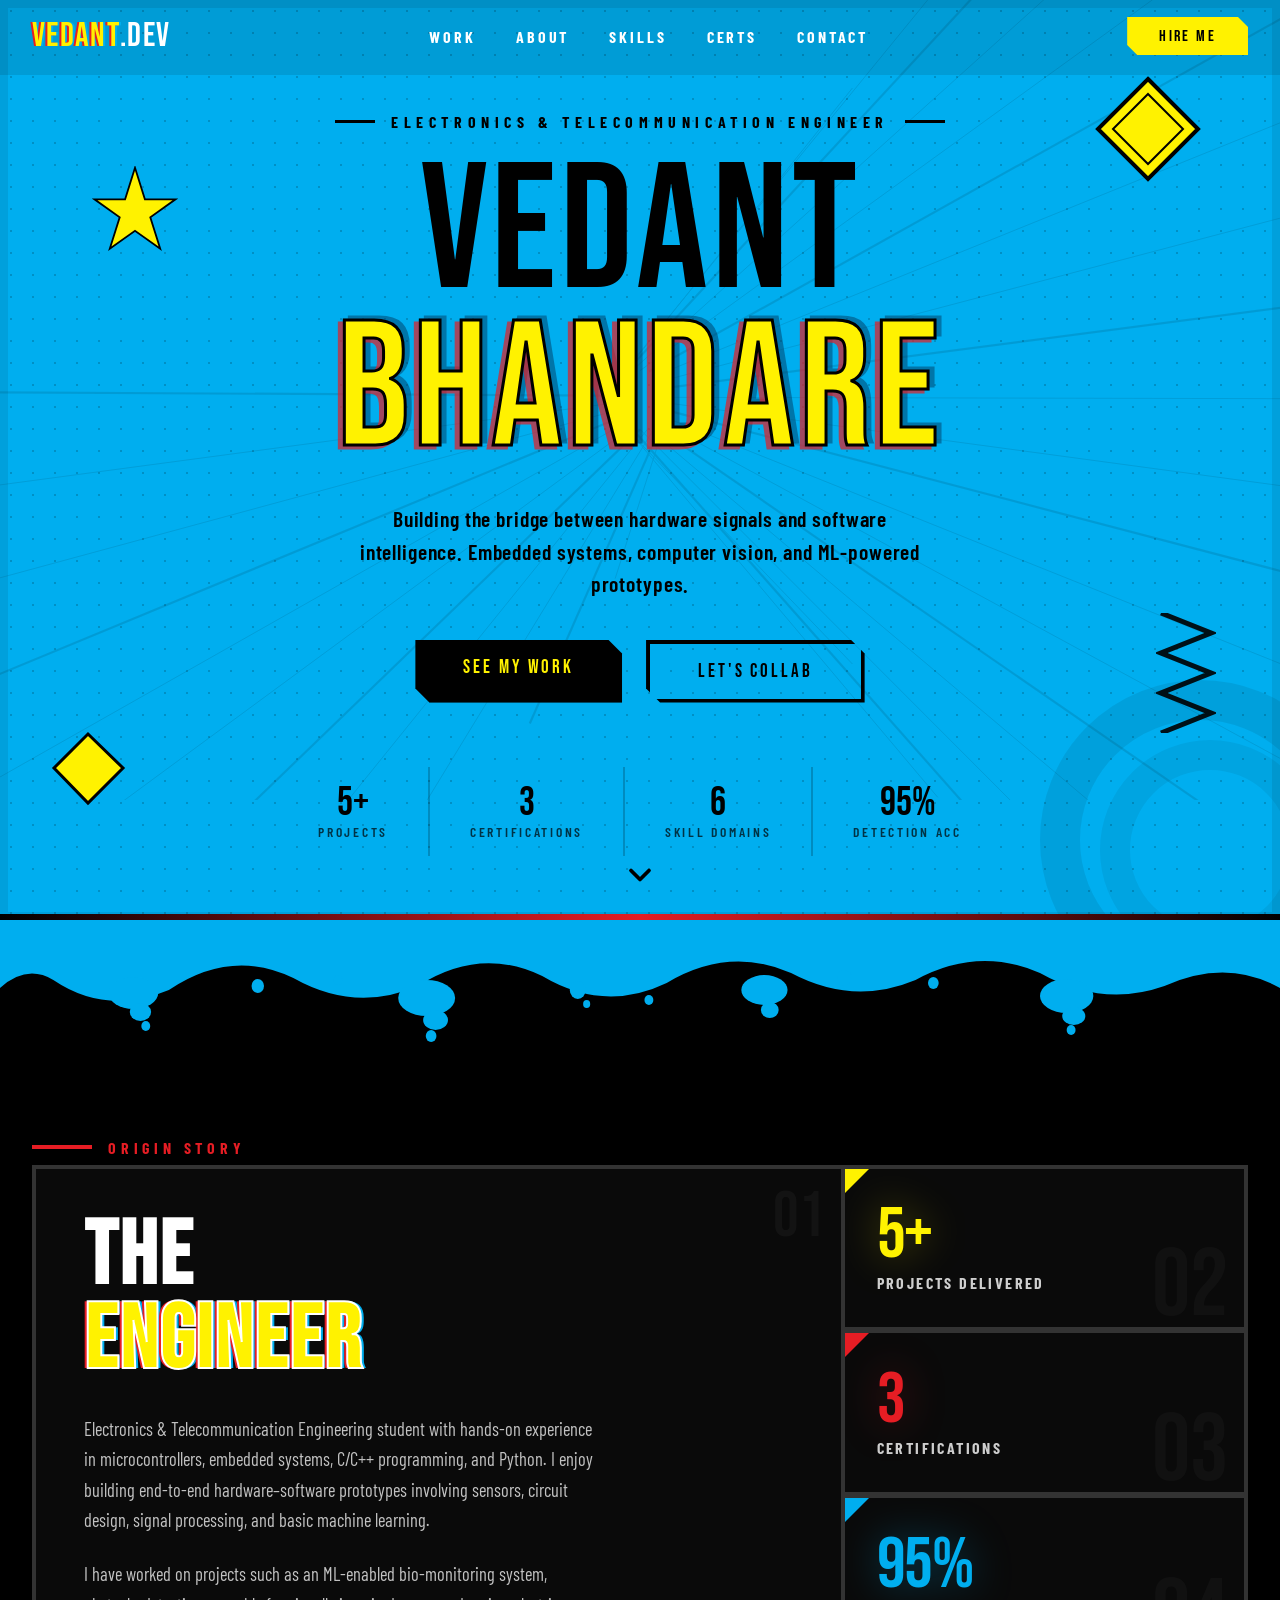
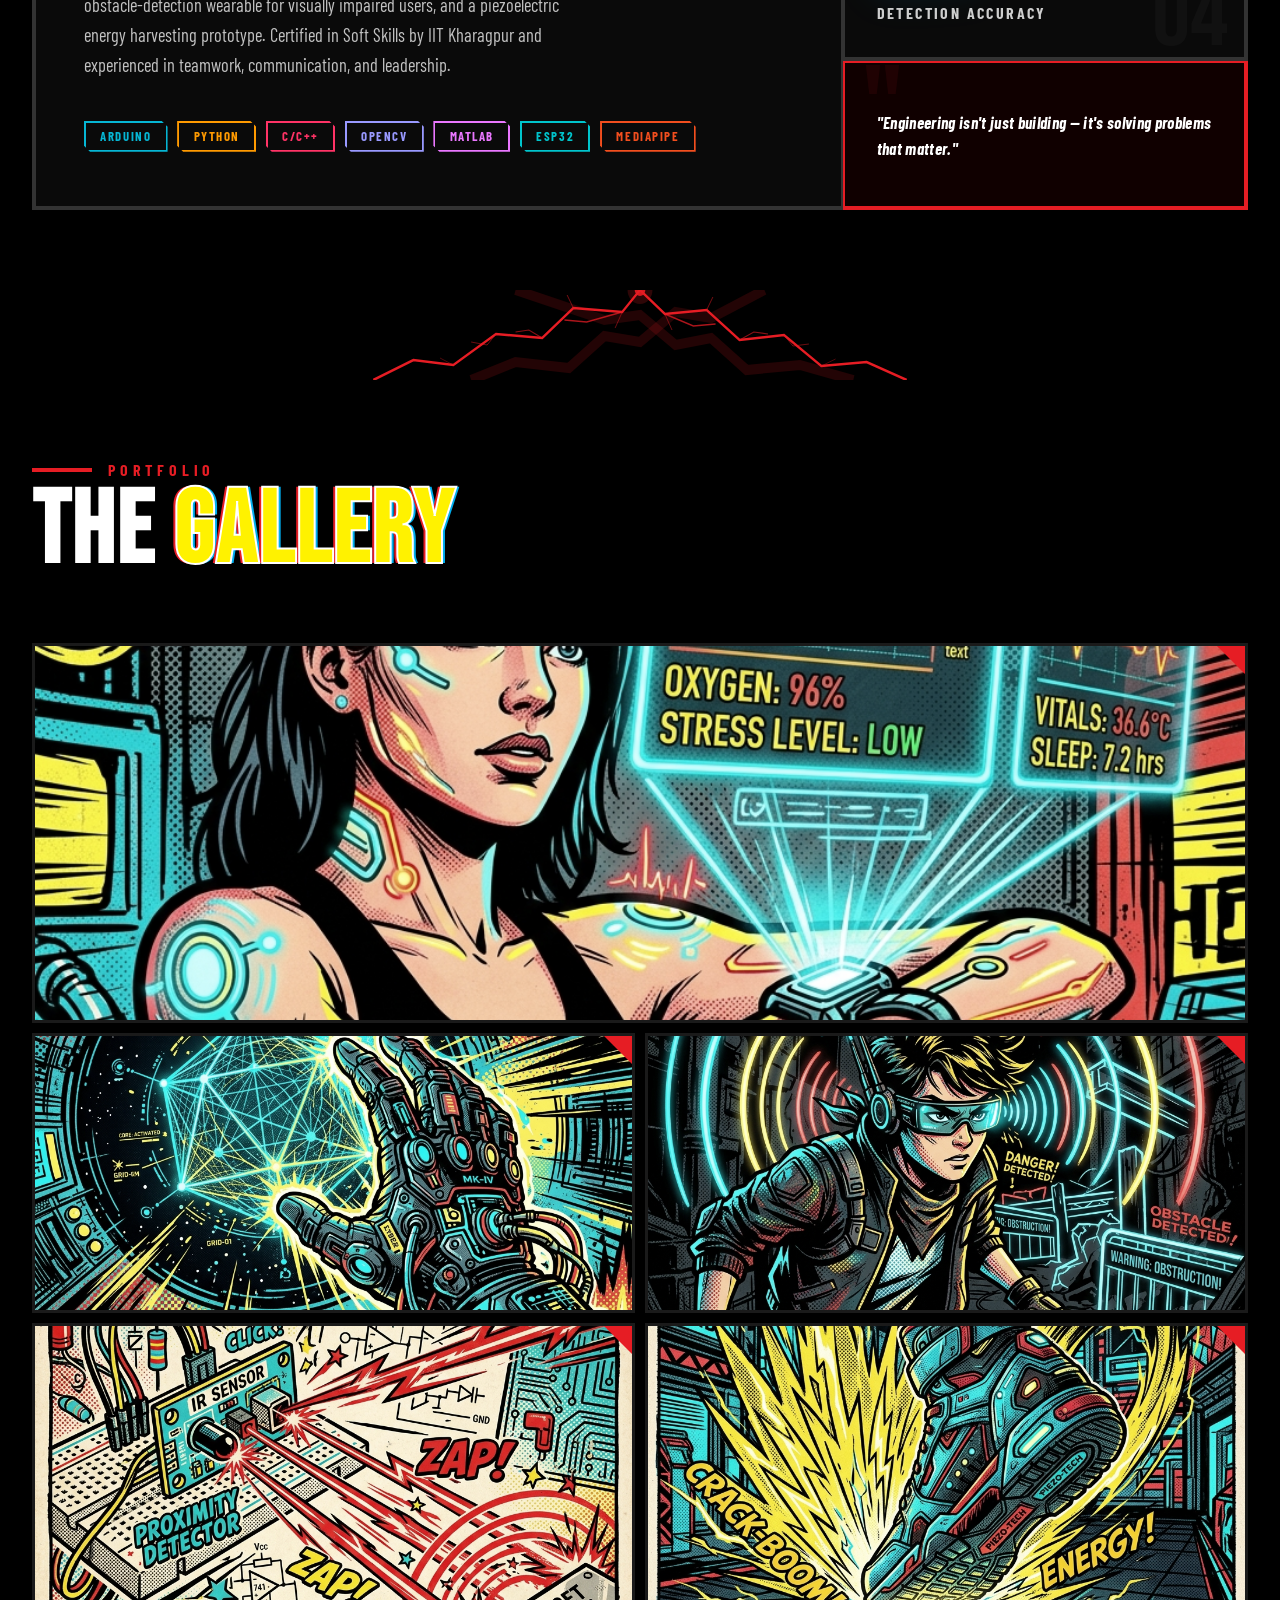
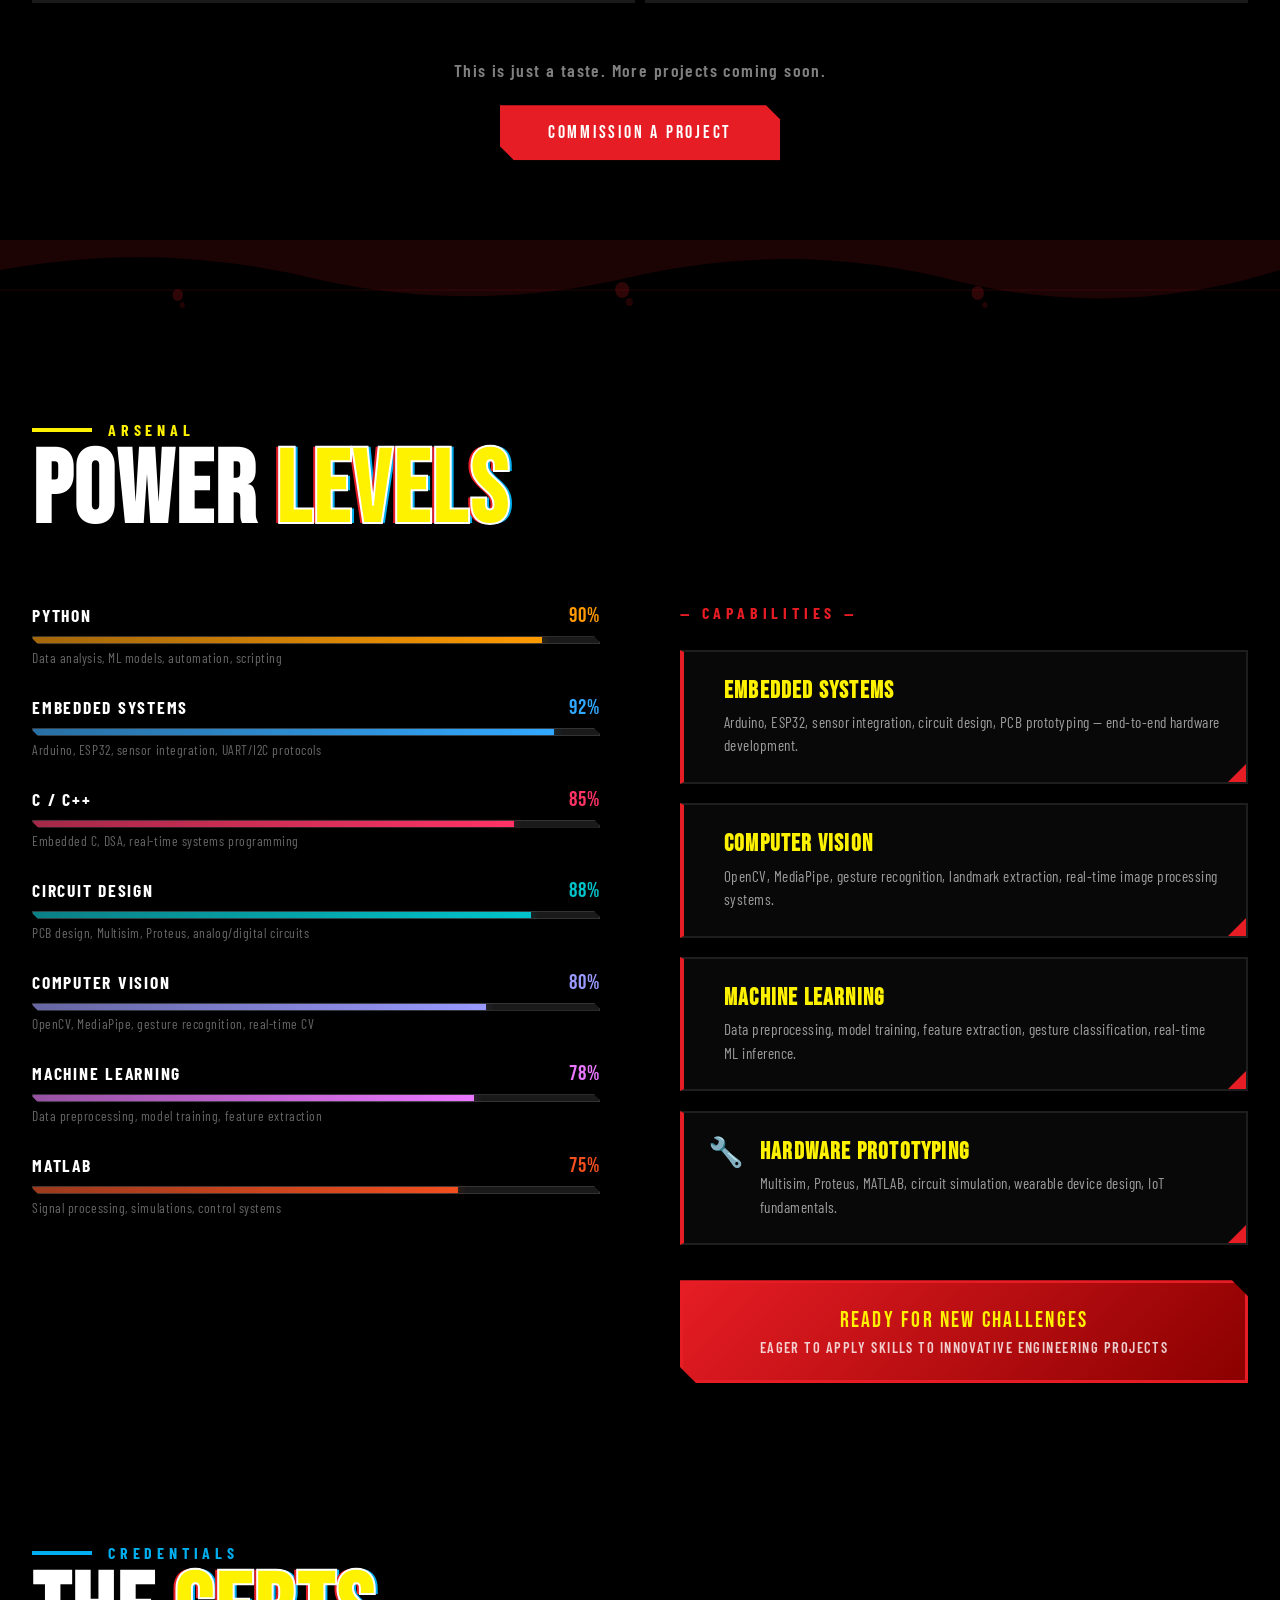
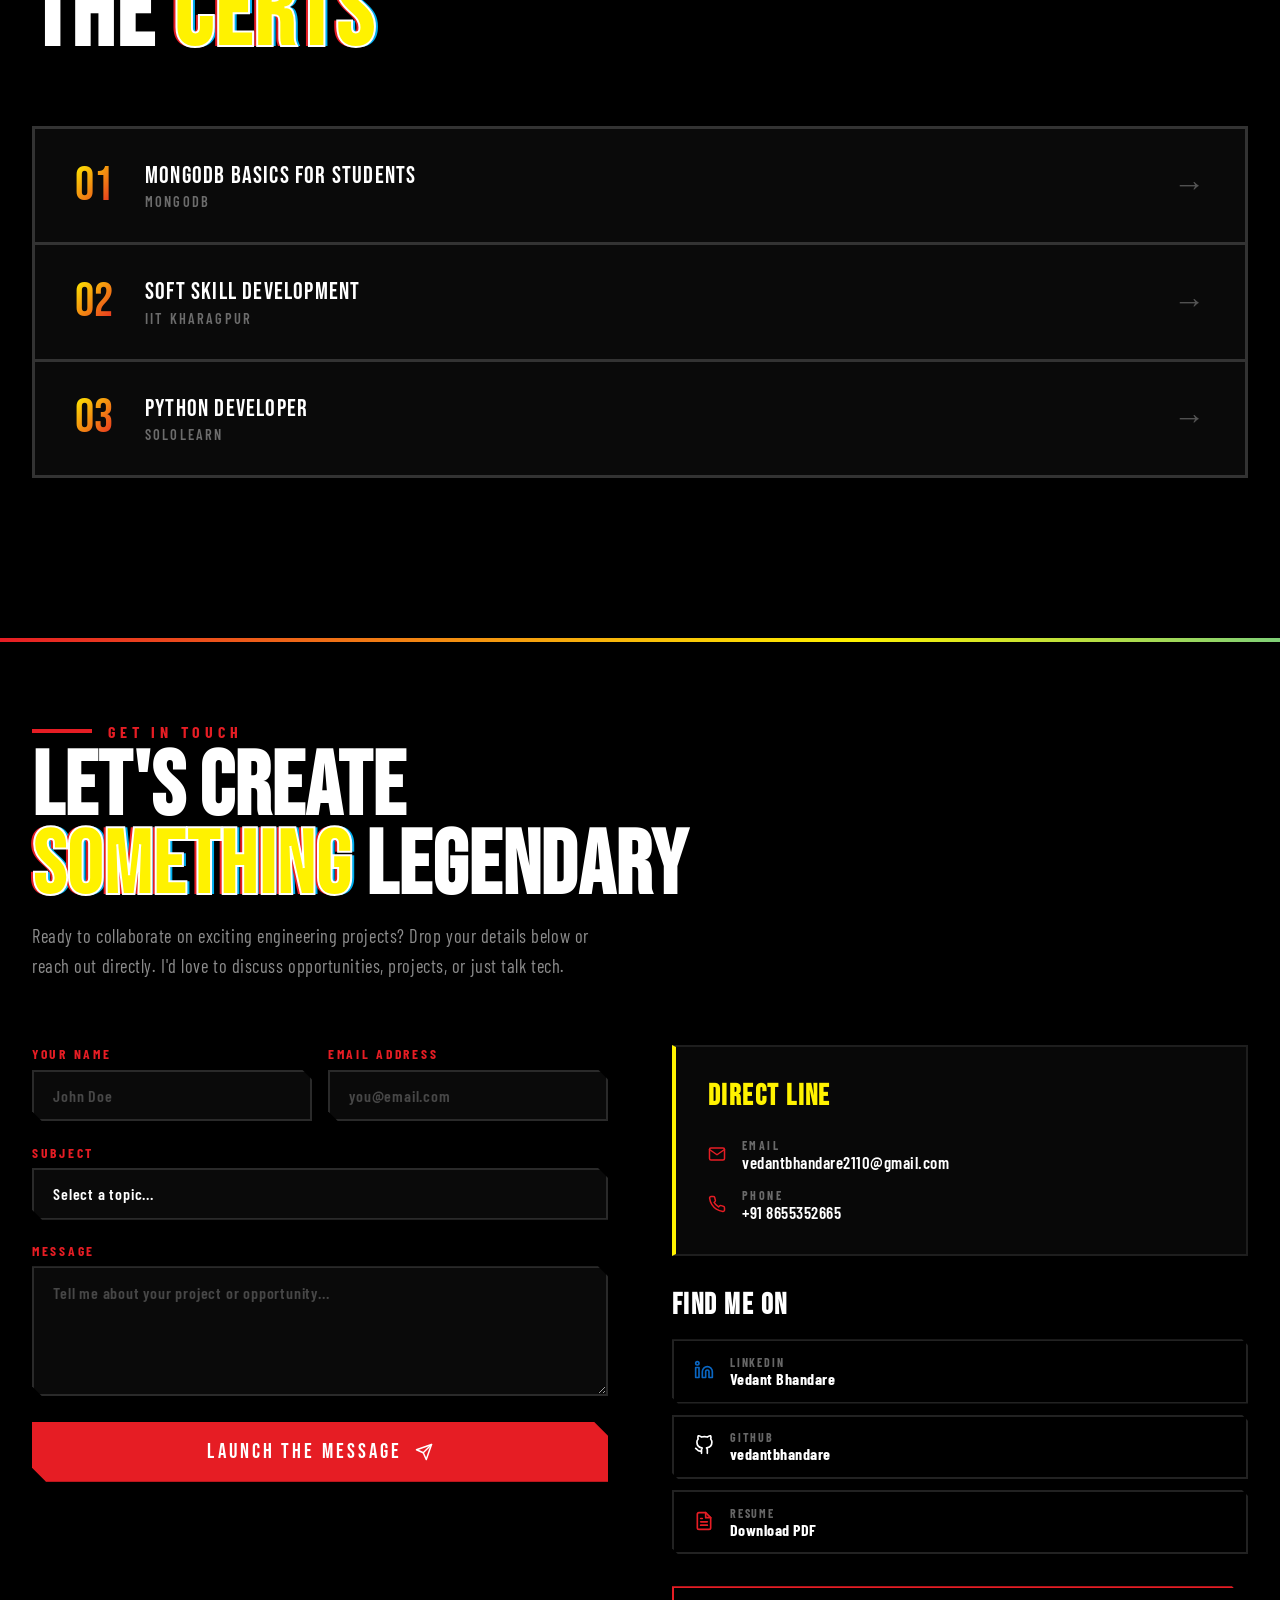
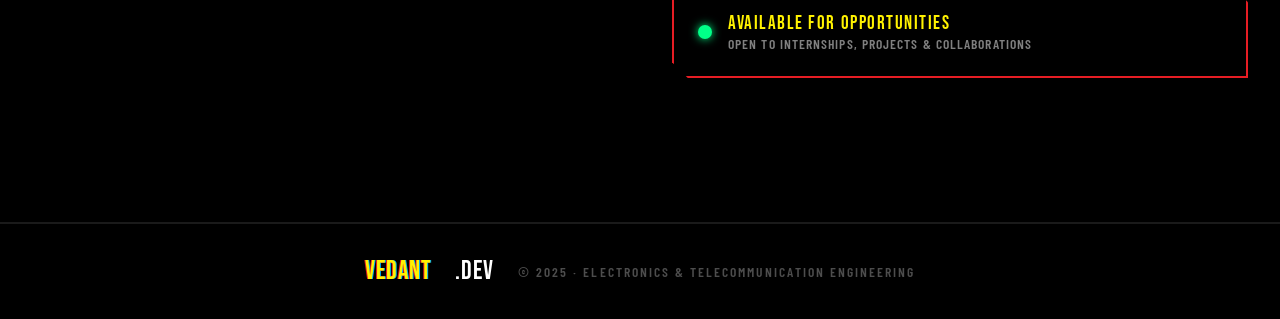
==== commit 84209970: "Remove service icons from service cards Removed service icons from service cards in index.html." ====
--- a/index.html
+++ b/index.html
@@ -537,7 +537,7 @@
 
                     <div class="service-card reveal">
                         <div class="service-card-inner">
-                            <span class="service-icon">⚡</span>
+                            <span class="service-icon"> </span>
                             <div>
                                 <h3 class="service-title">EMBEDDED SYSTEMS</h3>
                                 <p class="service-desc">Arduino, ESP32, sensor integration, circuit design, PCB prototyping — end-to-end hardware development.</p>
@@ -548,7 +548,7 @@
 
                     <div class="service-card reveal reveal-delay-1">
                         <div class="service-card-inner">
-                            <span class="service-icon">👁️</span>
+                            <span class="service-icon"> </span>
                             <div>
                                 <h3 class="service-title">COMPUTER VISION</h3>
                                 <p class="service-desc">OpenCV, MediaPipe, gesture recognition, landmark extraction, real-time image processing systems.</p>
@@ -559,7 +559,7 @@
 
                     <div class="service-card reveal reveal-delay-2">
                         <div class="service-card-inner">
-                            <span class="service-icon">🧠</span>
+                            <span class="service-icon"> </span>
                             <div>
                                 <h3 class="service-title">MACHINE LEARNING</h3>
                                 <p class="service-desc">Data preprocessing, model training, feature extraction, gesture classification, real-time ML inference.</p>
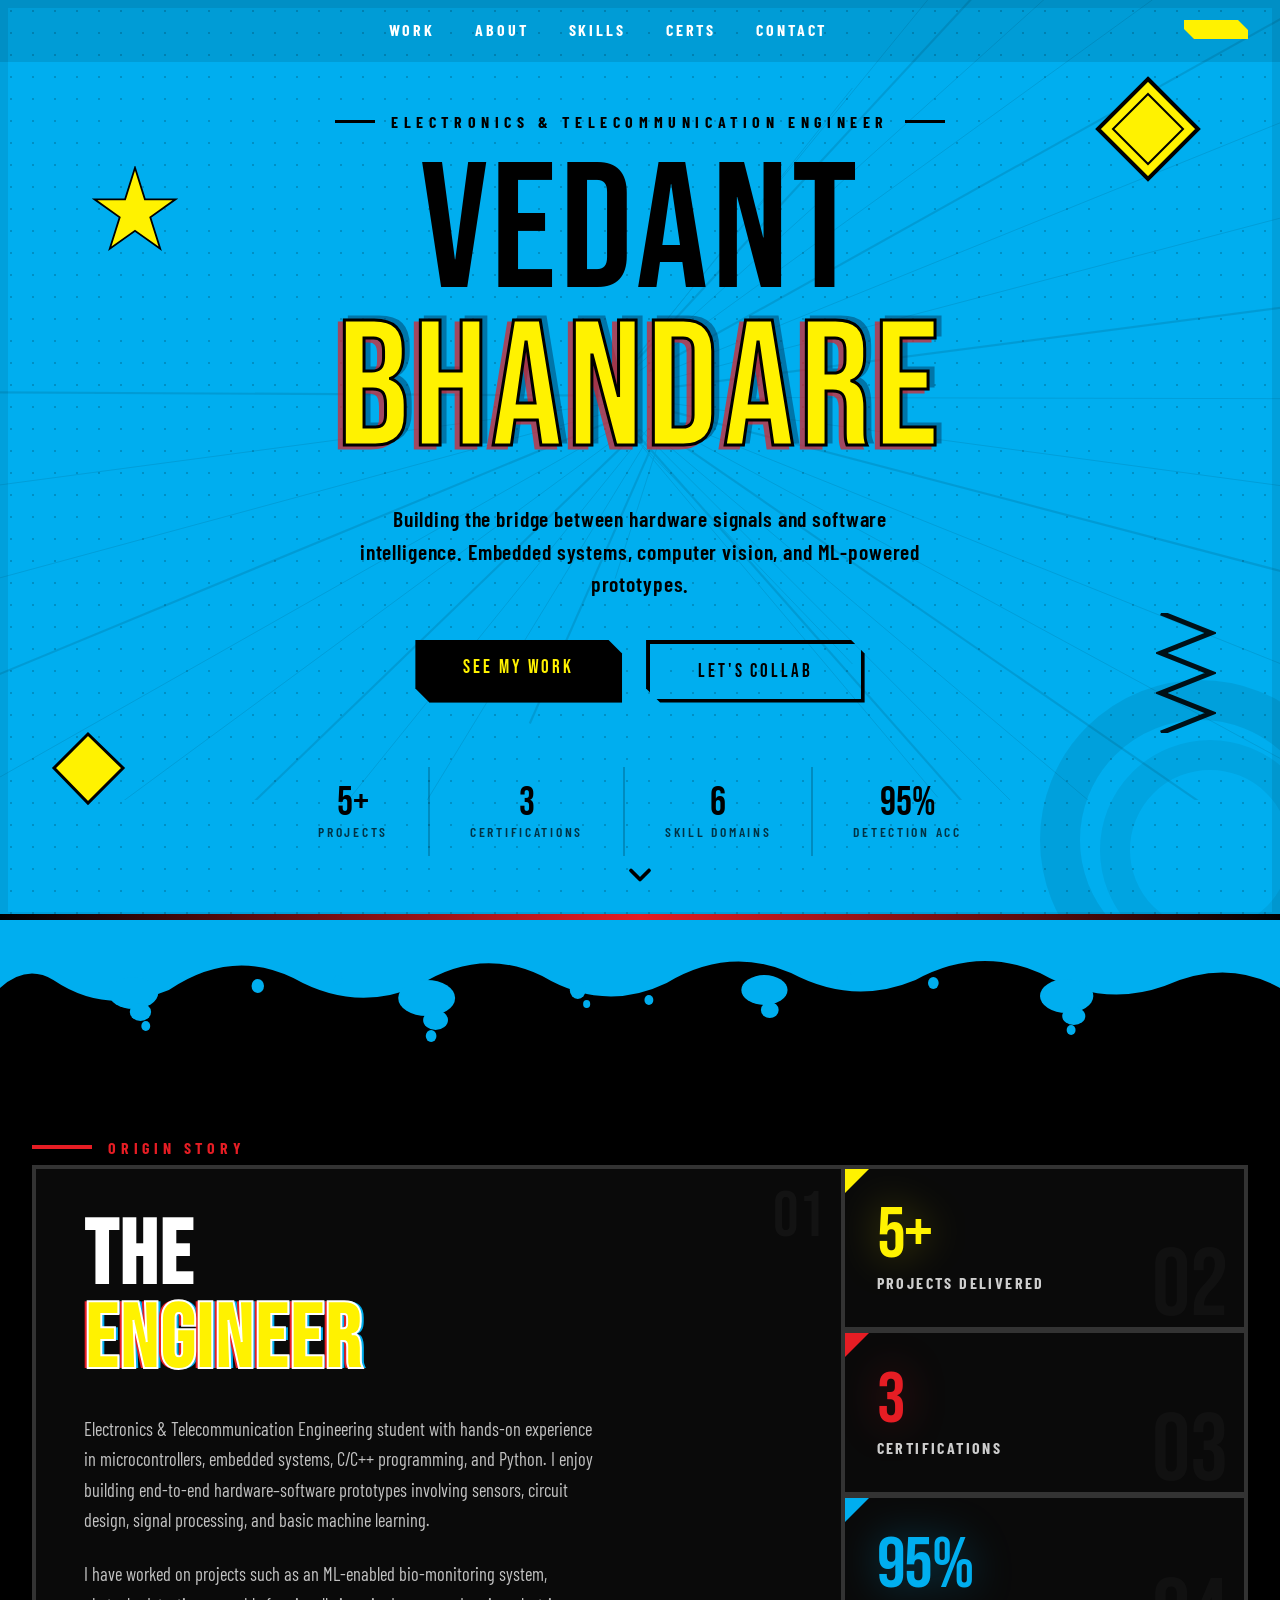
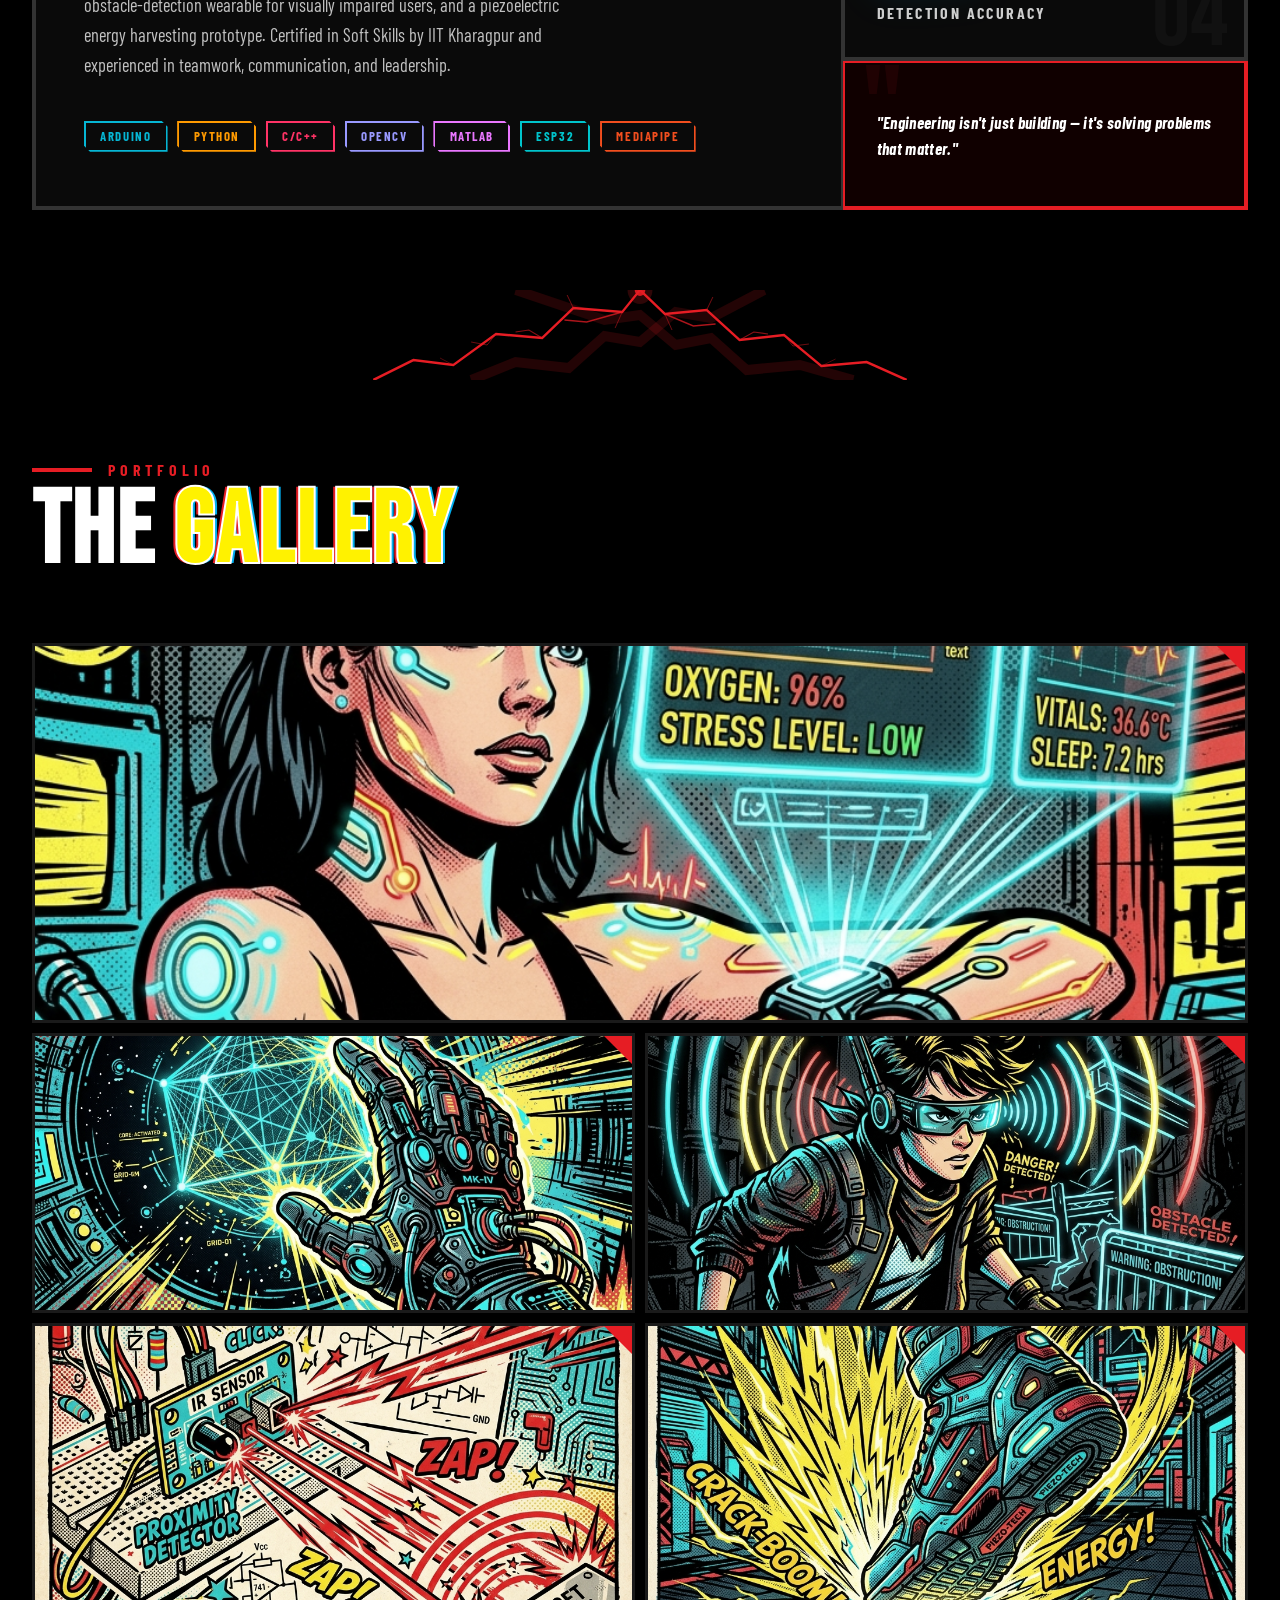
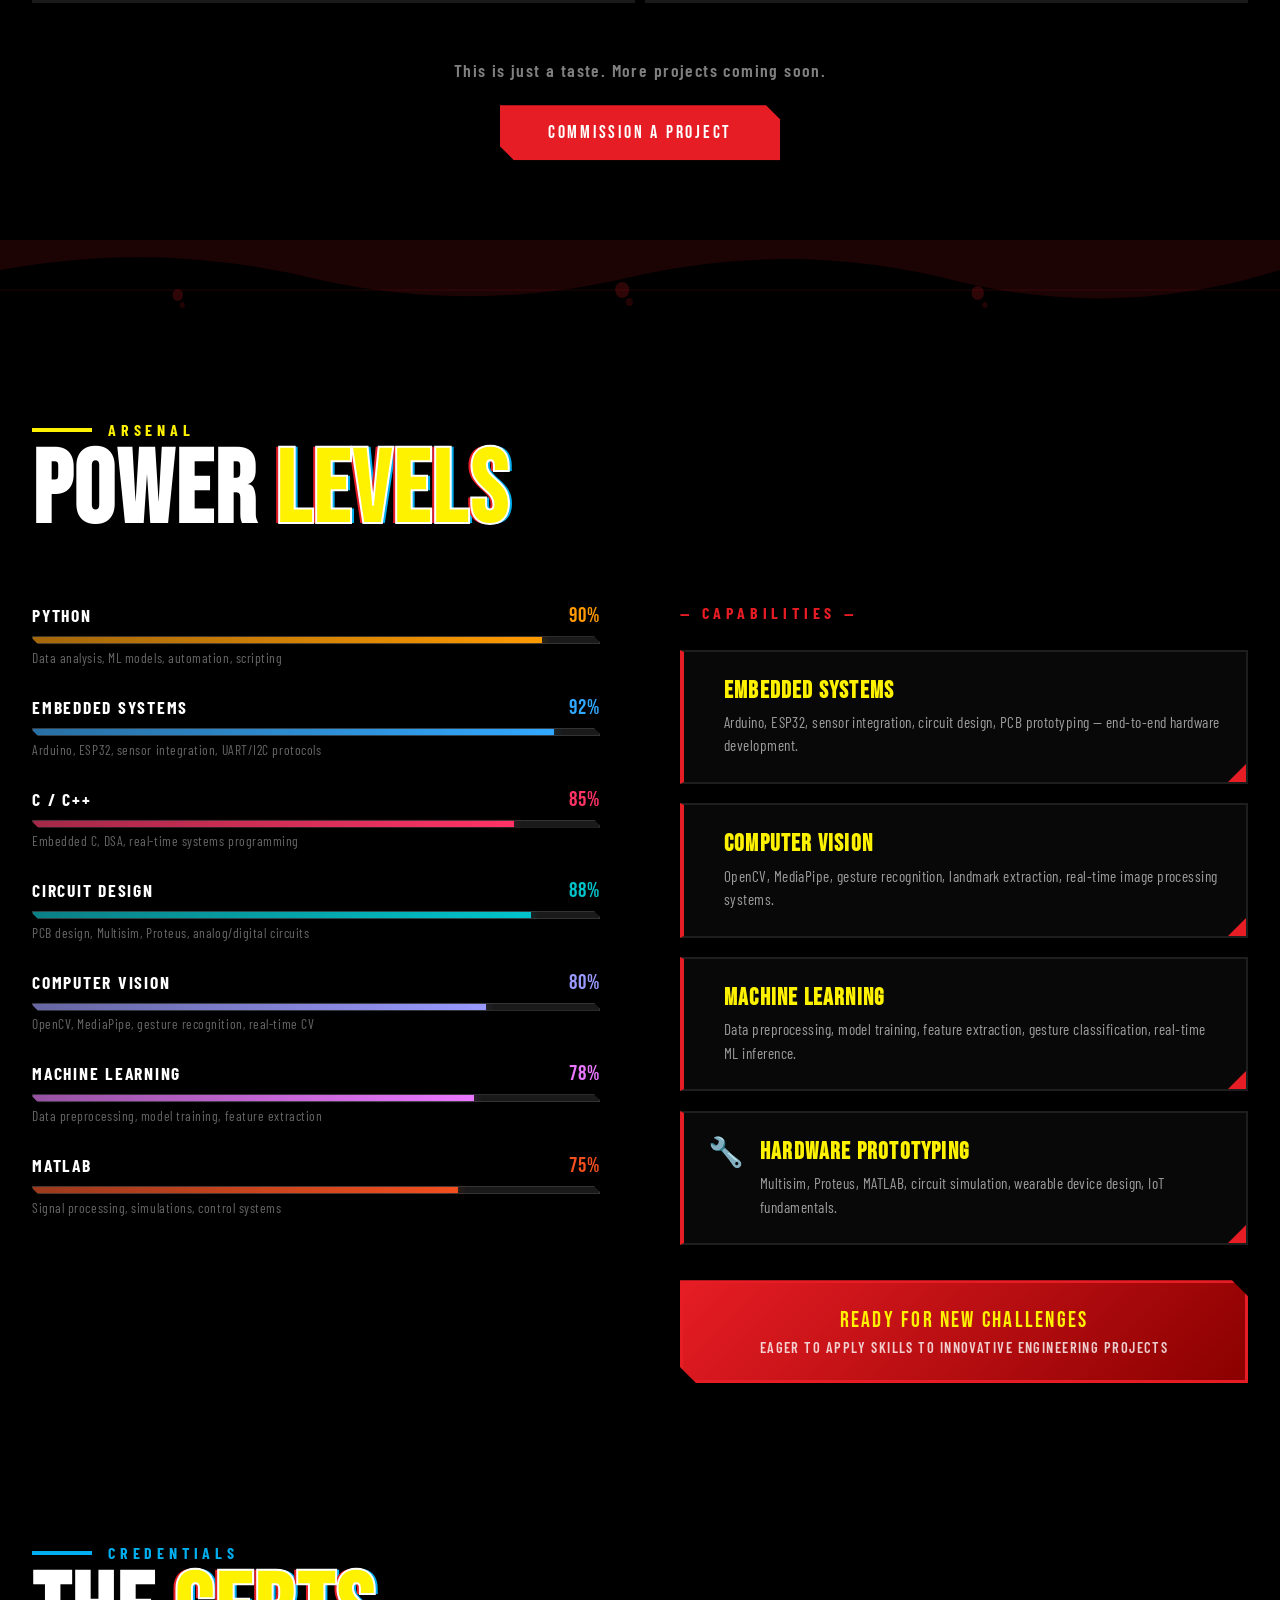
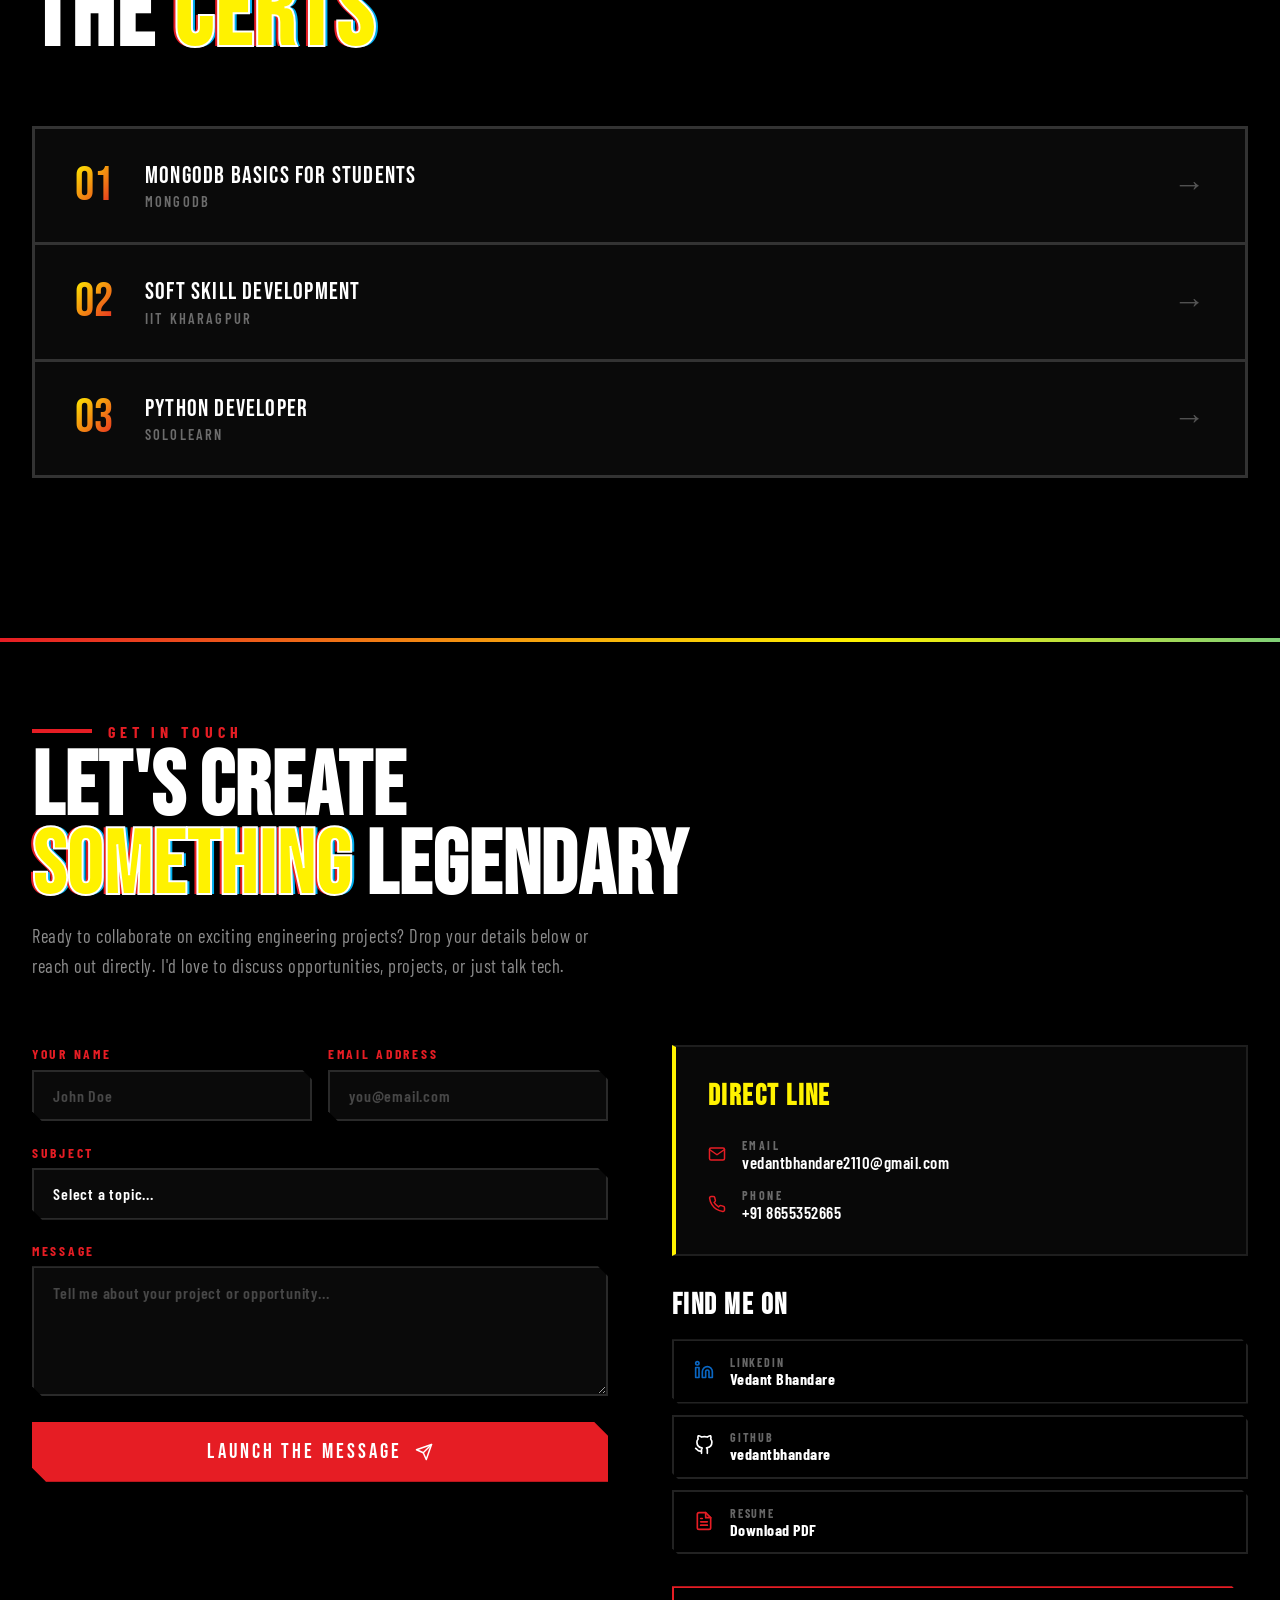
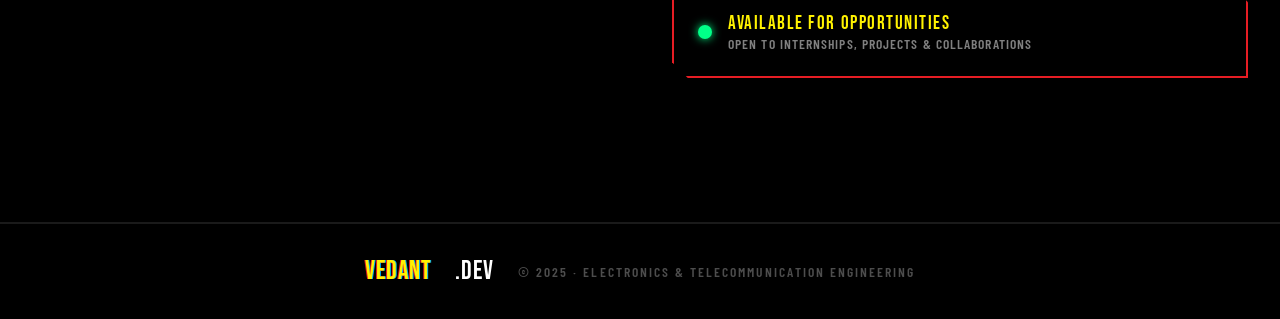
==== commit 8ff62cf4: "Remove logo text and call-to-action button Removed logo text and 'HIRE ME' button from navigation." ====
--- a/index.html
+++ b/index.html
@@ -17,8 +17,8 @@
     <header class="nav" id="main-nav">
         <div class="nav-inner">
             <div class="nav-logo" id="nav-logo">
-                <span class="nav-logo-accent">VEDANT</span>
-                <span class="nav-logo-text">.DEV</span>
+                <span class="nav-logo-accent"></span>
+                <span class="nav-logo-text"></span>
             </div>
             <nav class="nav-links" id="nav-links">
                 <a href="#projects" class="nav-link">WORK</a>
@@ -27,7 +27,7 @@
                 <a href="#certificates" class="nav-link">CERTS</a>
                 <a href="#contact" class="nav-link">CONTACT</a>
             </nav>
-            <a href="#contact" class="nav-cta" id="nav-cta-btn">HIRE ME</a>
+            <a href="#contact" class="nav-cta" id="nav-cta-btn"></a>
             <button class="nav-toggle" id="nav-toggle" aria-label="Toggle navigation">
                 <span></span>
                 <span></span>
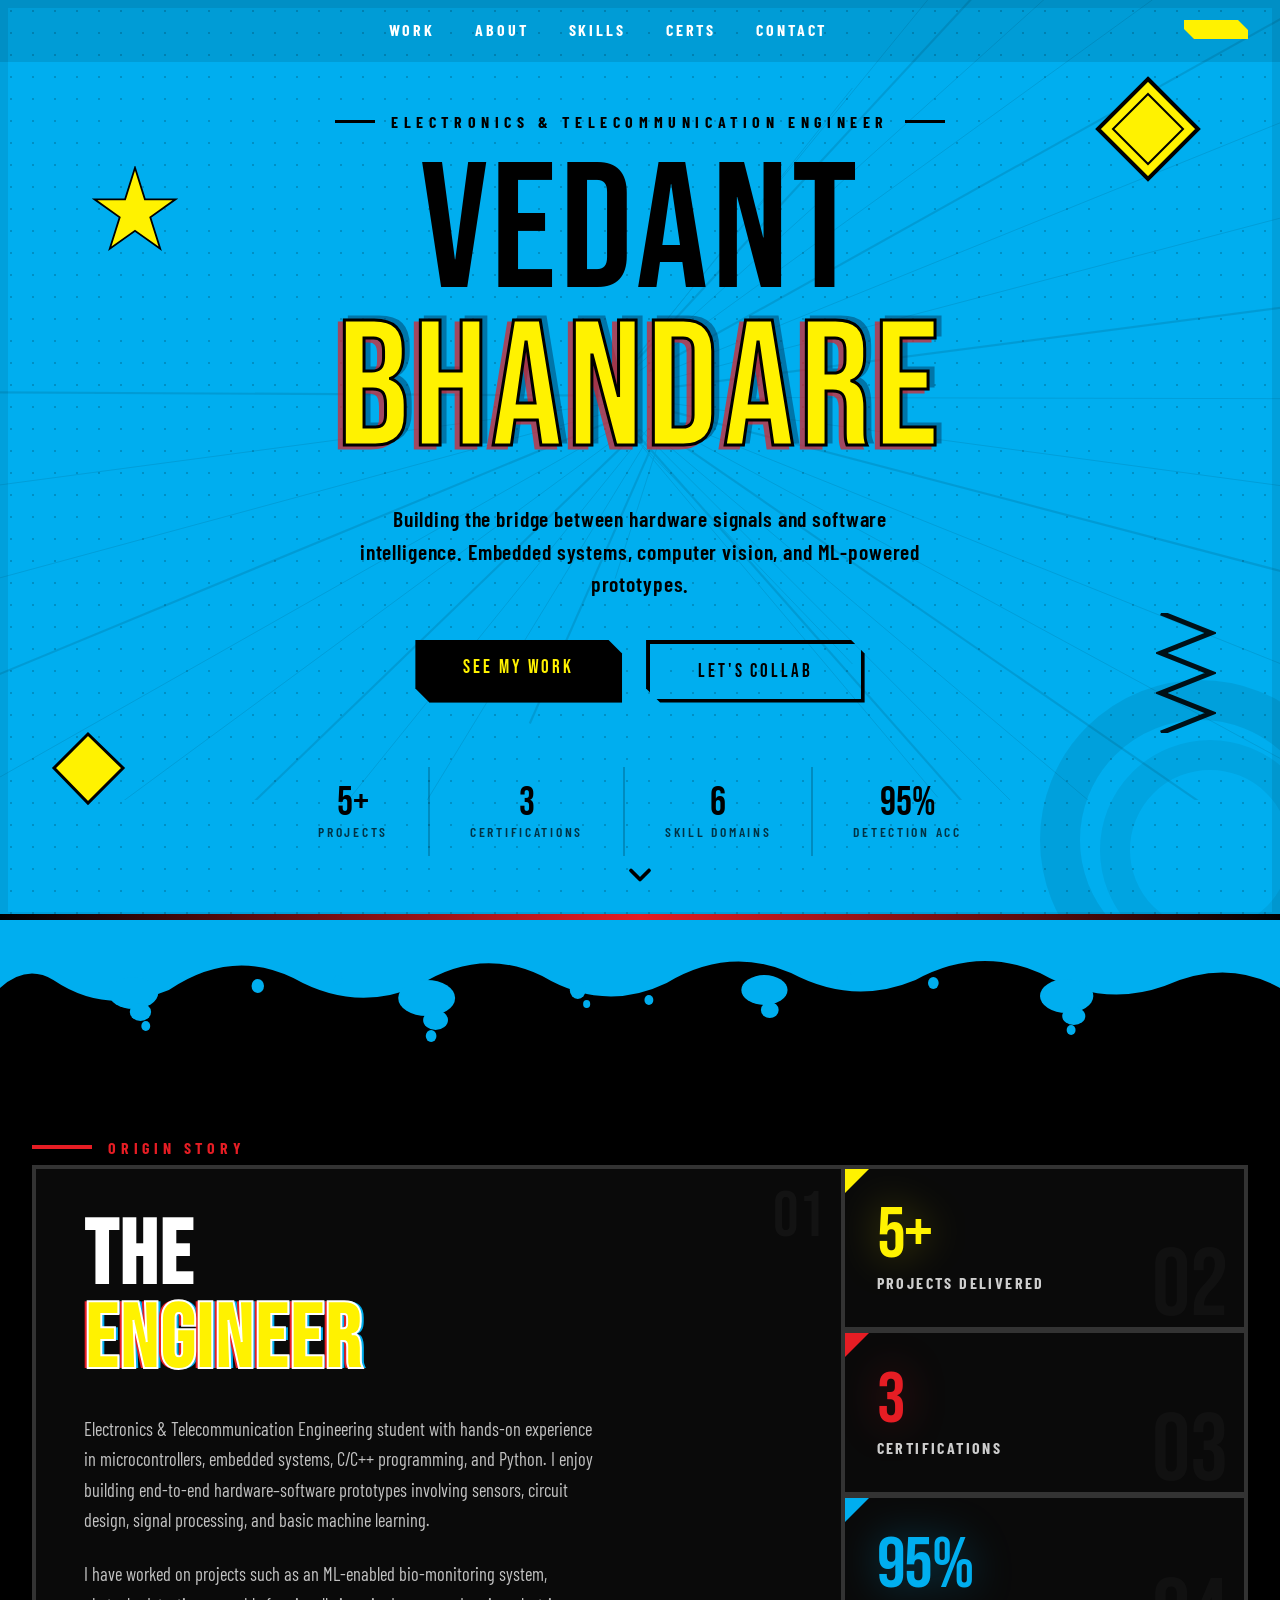
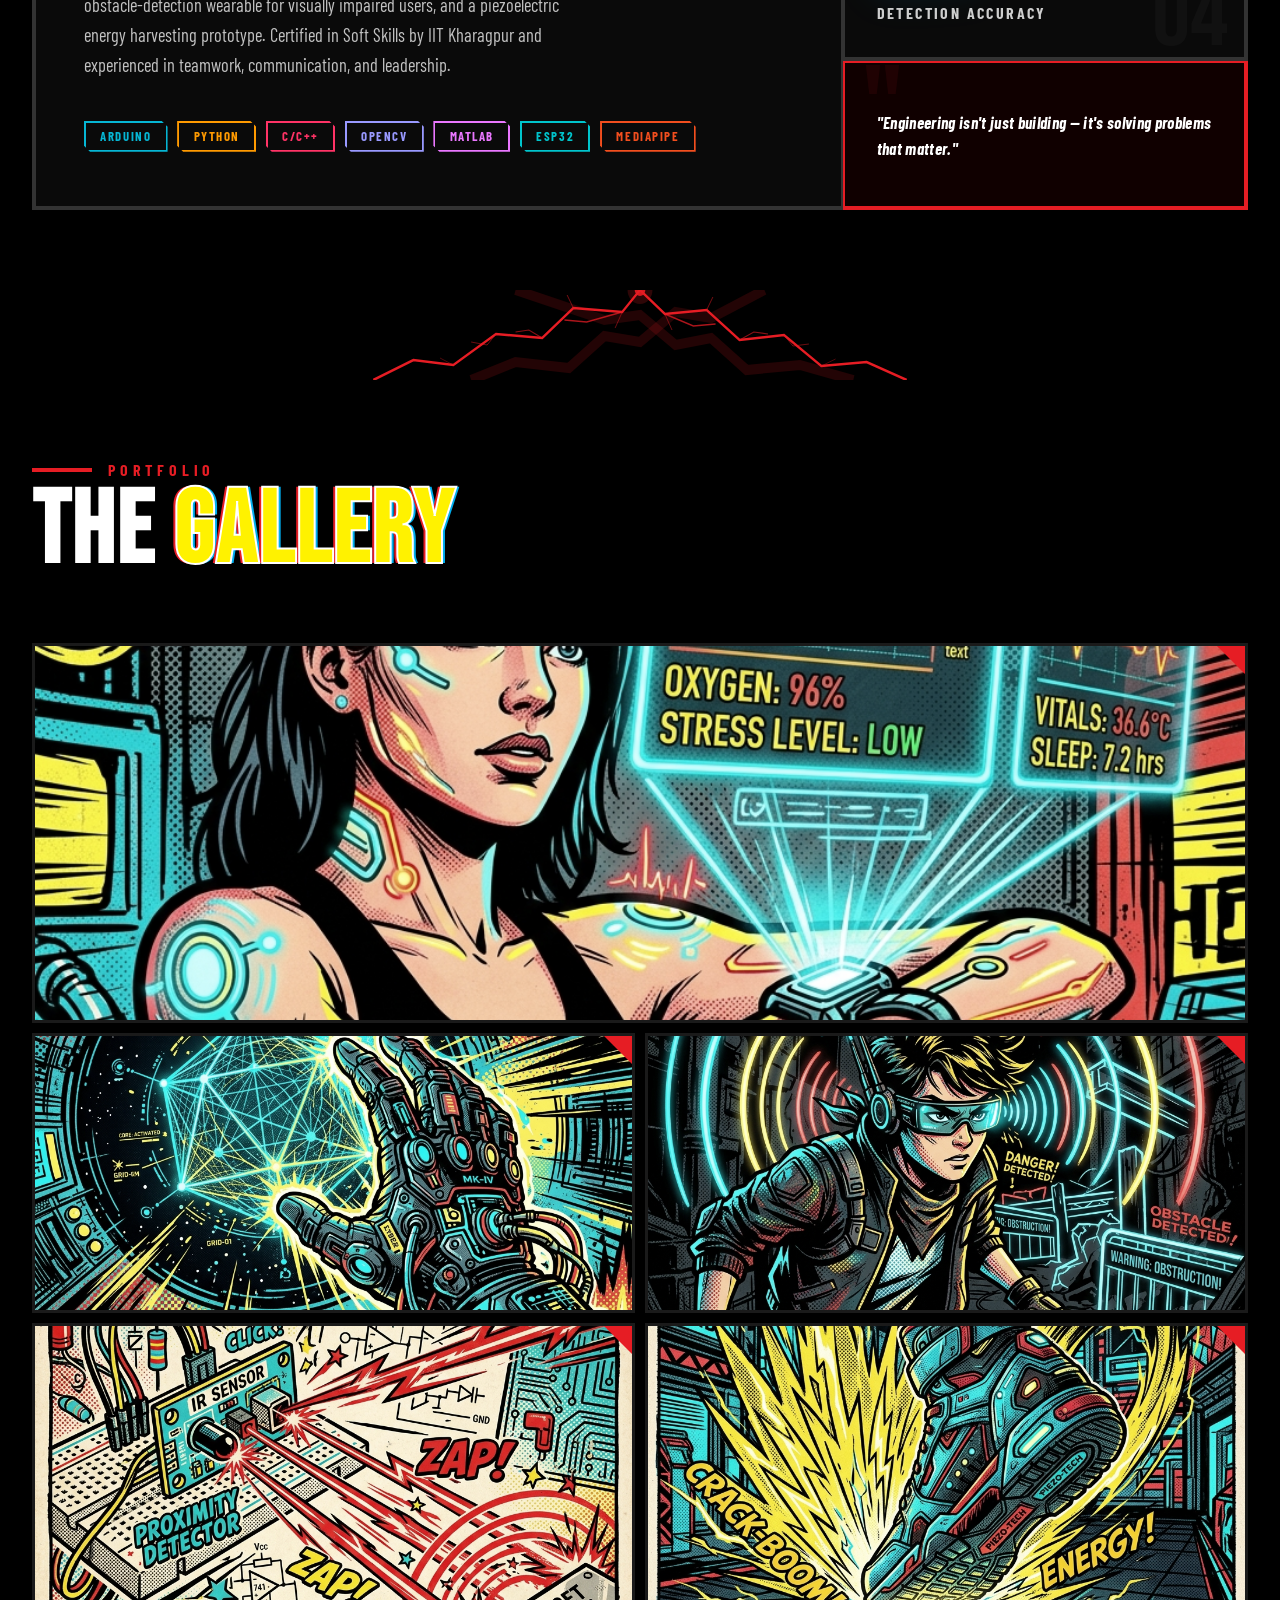
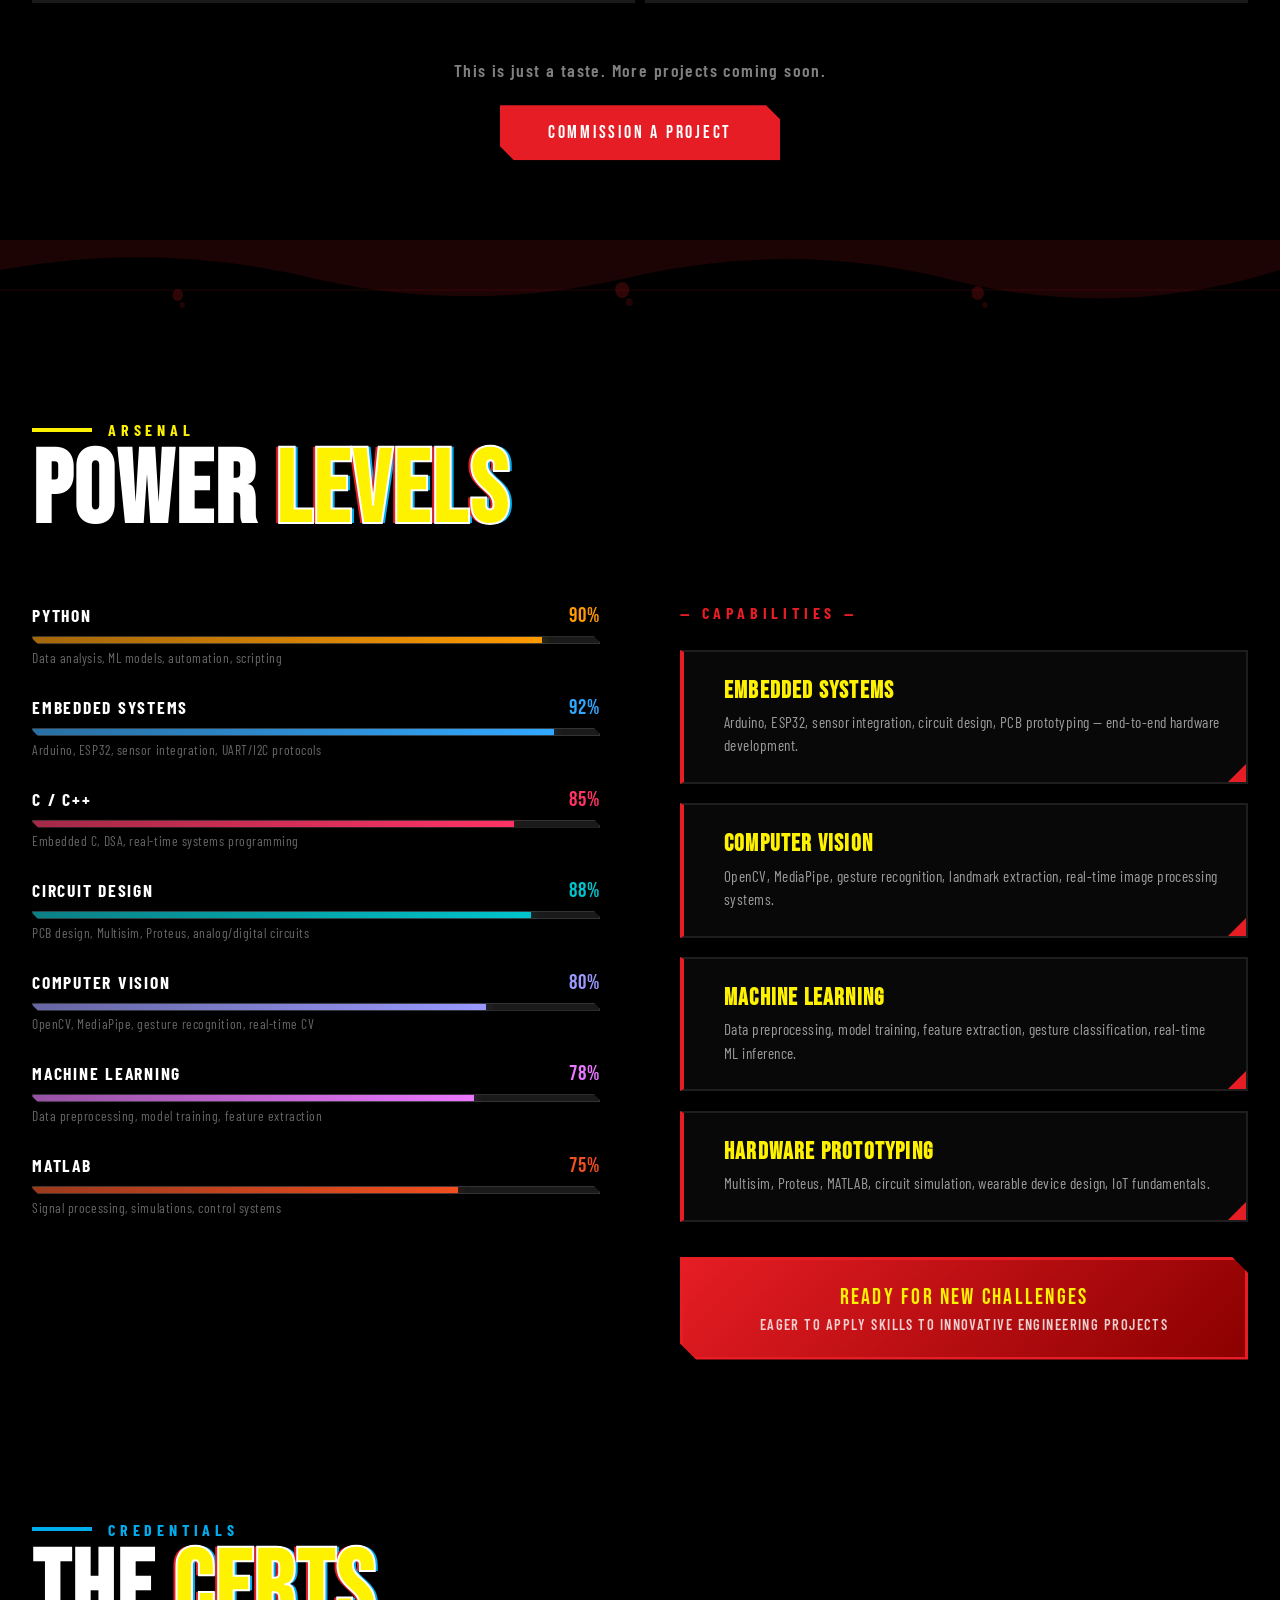
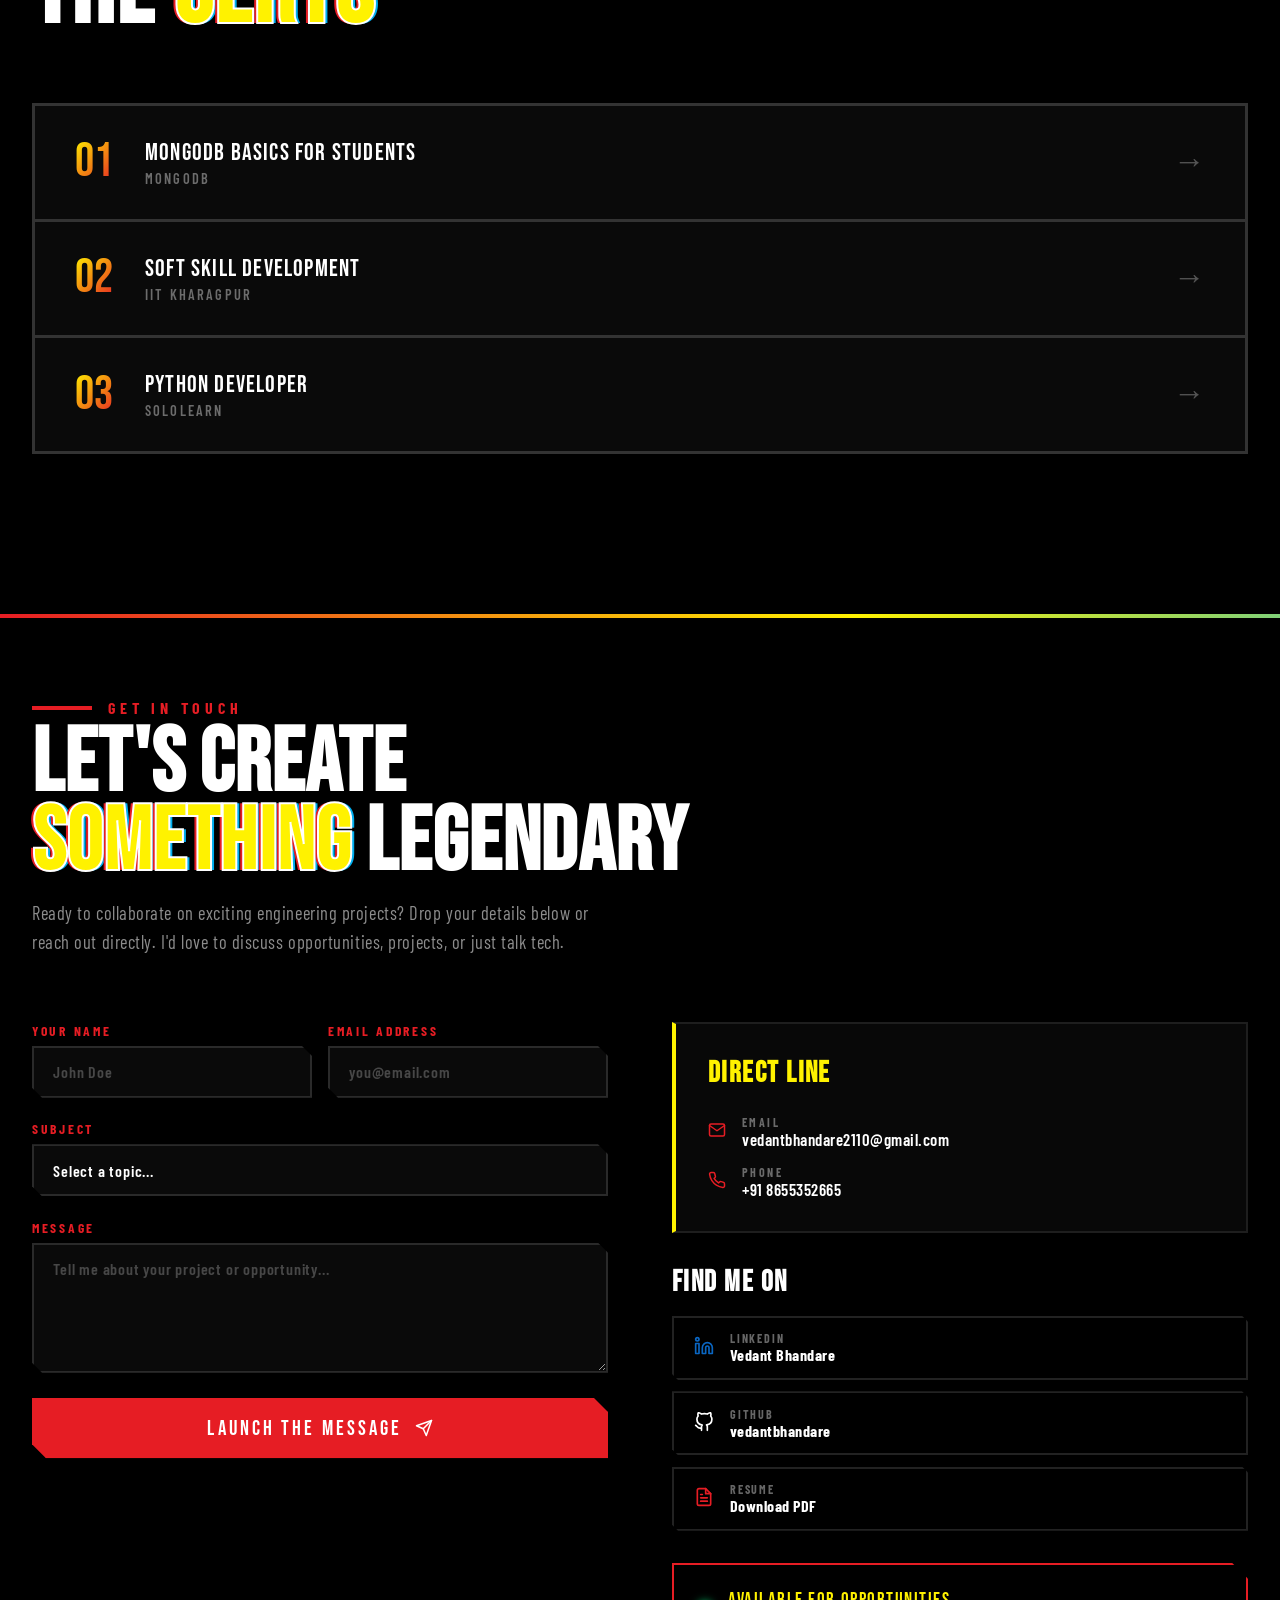
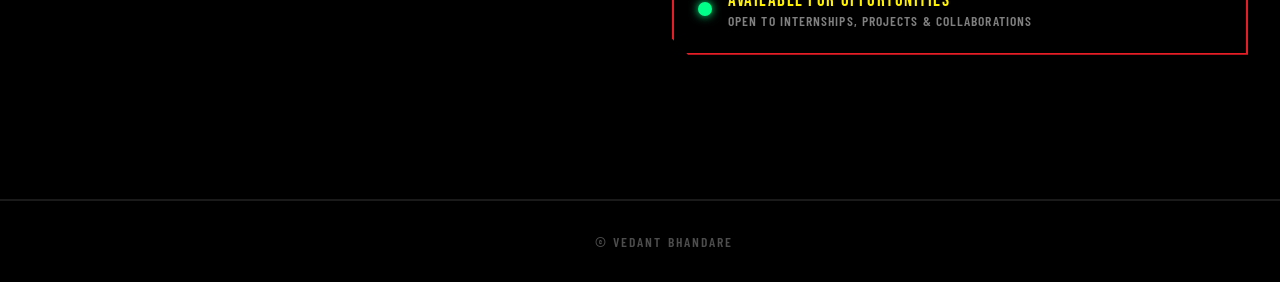
==== commit 7a637698: "Update index.html" ====
--- a/index.html
+++ b/index.html
@@ -570,7 +570,7 @@
 
                     <div class="service-card reveal reveal-delay-3">
                         <div class="service-card-inner">
-                            <span class="service-icon">🔧</span>
+                            <span class="service-icon"></span>
                             <div>
                                 <h3 class="service-title">HARDWARE PROTOTYPING</h3>
                                 <p class="service-desc">Multisim, Proteus, MATLAB, circuit simulation, wearable device design, IoT fundamentals.</p>
@@ -762,9 +762,9 @@
         <!-- Footer -->
         <footer class="footer">
             <div class="footer-inner">
-                <span class="footer-logo-accent">VEDANT</span>
-                <span class="footer-logo-text">.DEV</span>
-                <span class="footer-copy">© 2025 · Electronics & Telecommunication Engineering</span>
+                <span class="footer-logo-accent"></span>
+                <span class="footer-logo-text"></span>
+                <span class="footer-copy">© Vedant Bhandare</span>
             </div>
         </footer>
     </section>
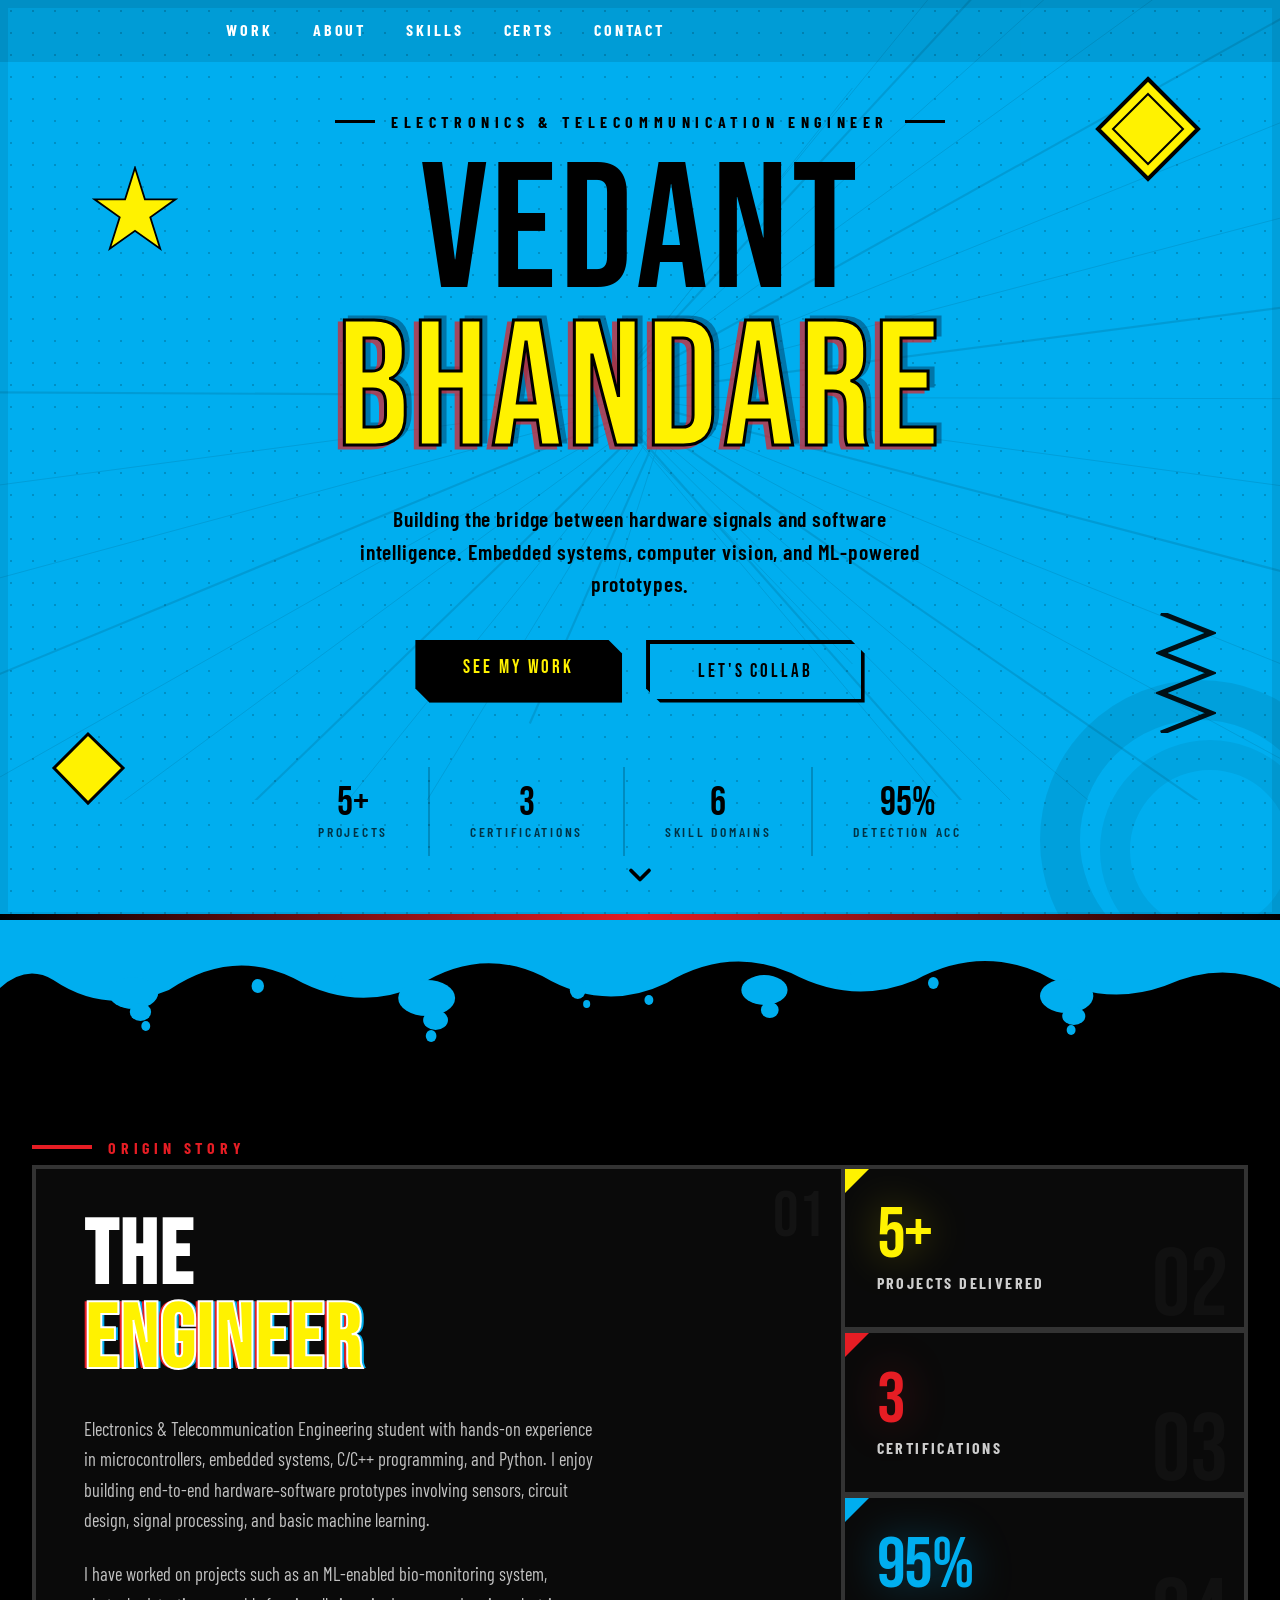
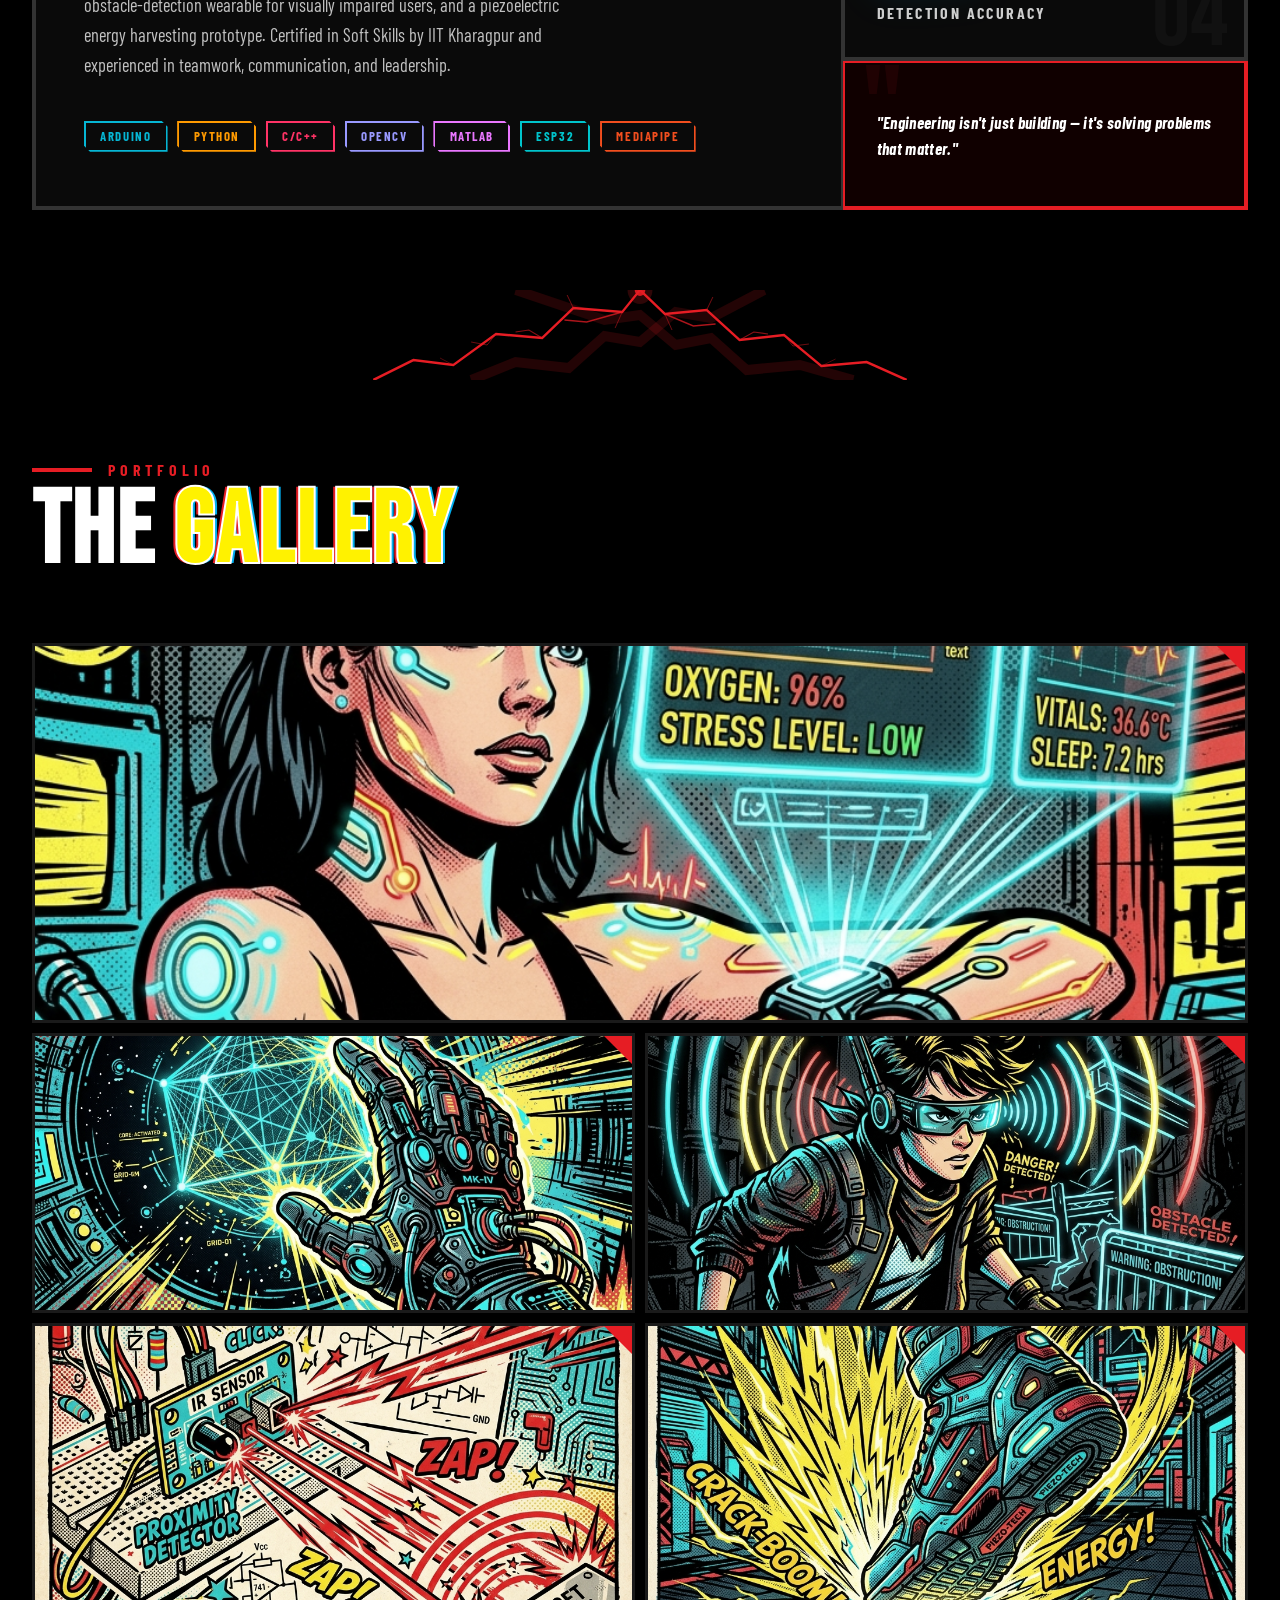
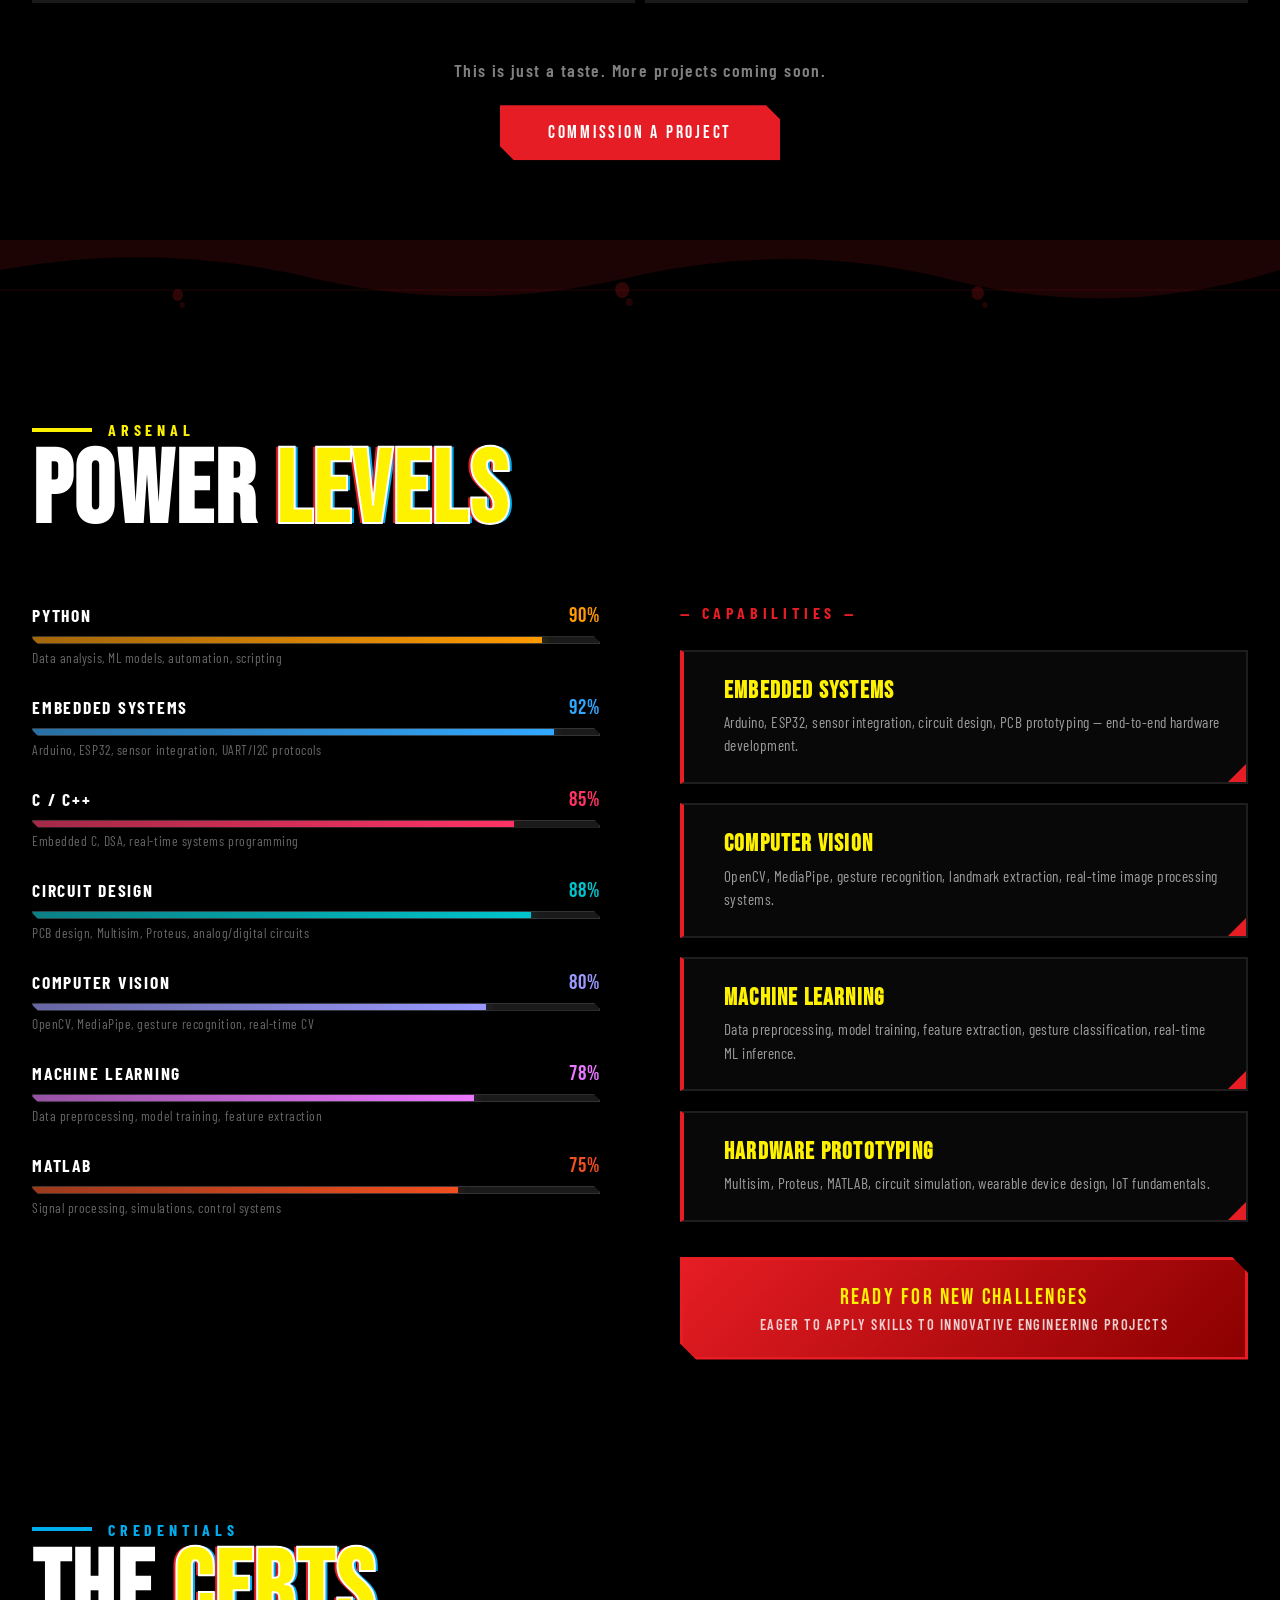
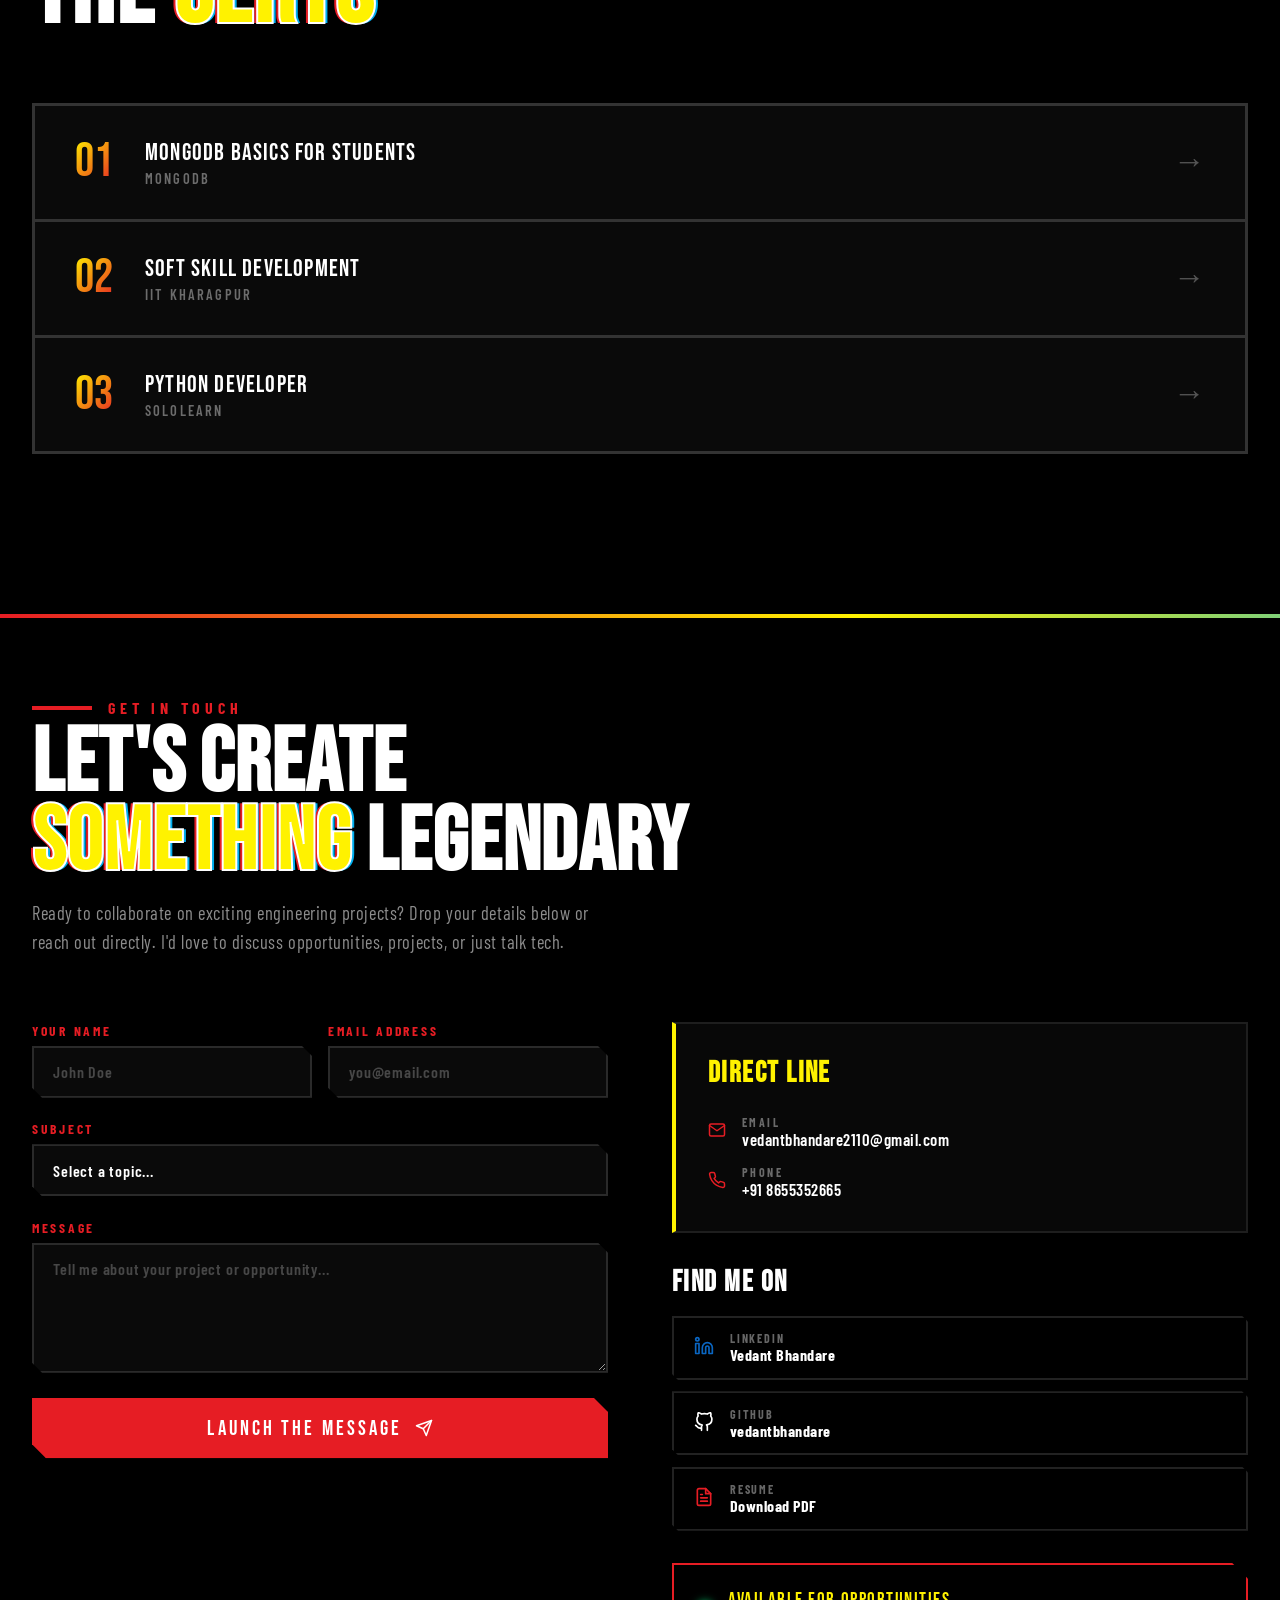
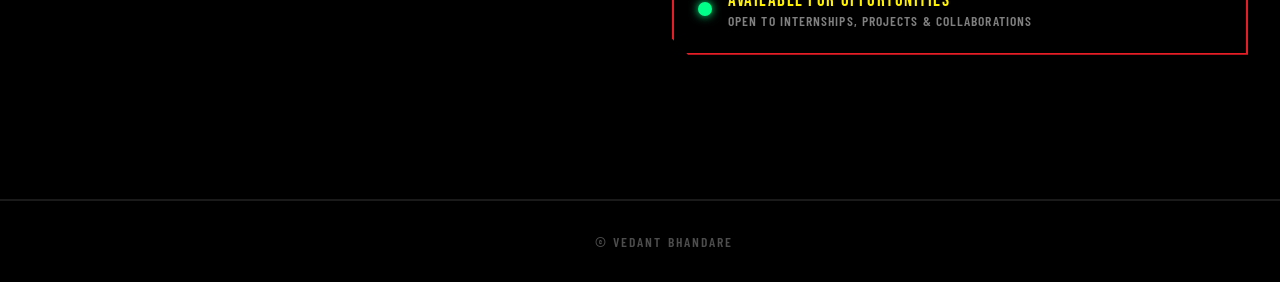
==== commit 25941b4d: "Remove empty anchor tag and adjust button structure" ====
--- a/index.html
+++ b/index.html
@@ -27,8 +27,7 @@
                 <a href="#certificates" class="nav-link">CERTS</a>
                 <a href="#contact" class="nav-link">CONTACT</a>
             </nav>
-            <a href="#contact" class="nav-cta" id="nav-cta-btn"></a>
-            <button class="nav-toggle" id="nav-toggle" aria-label="Toggle navigation">
+           
                 <span></span>
                 <span></span>
                 <span></span>
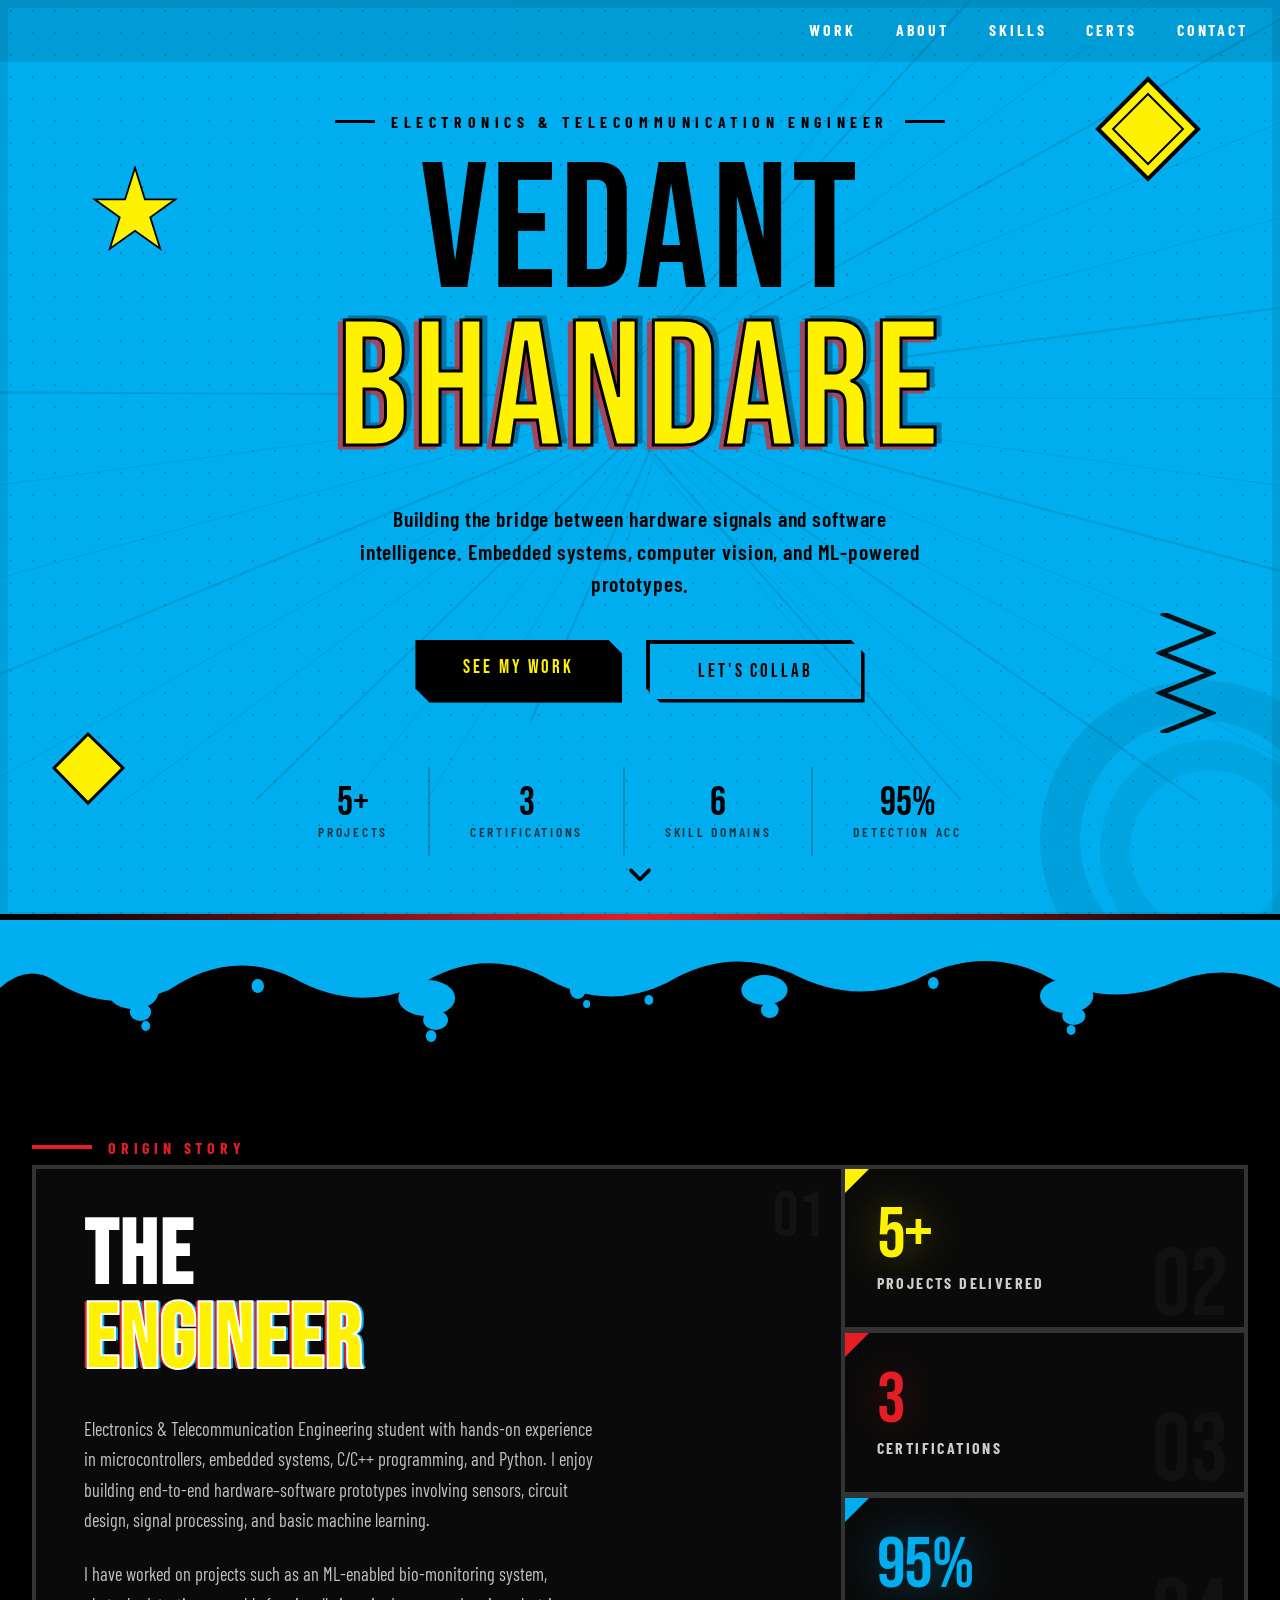
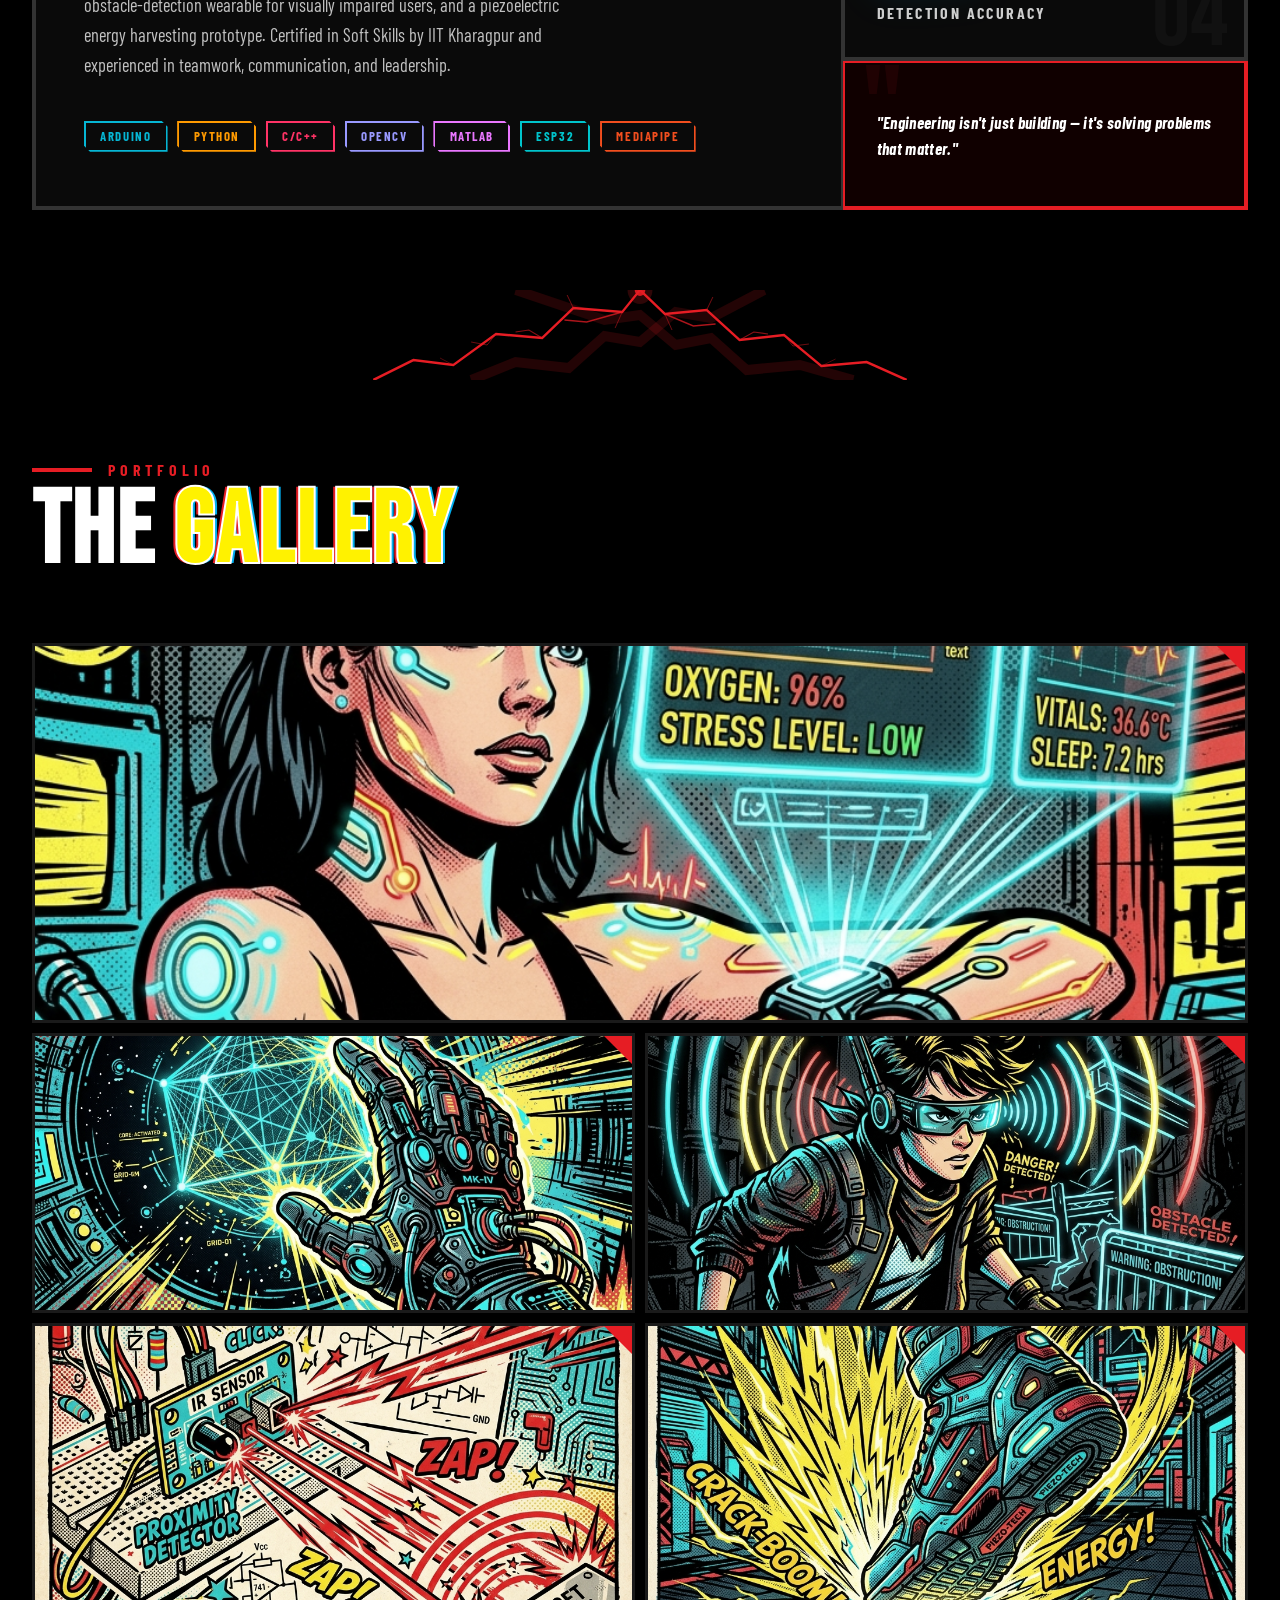
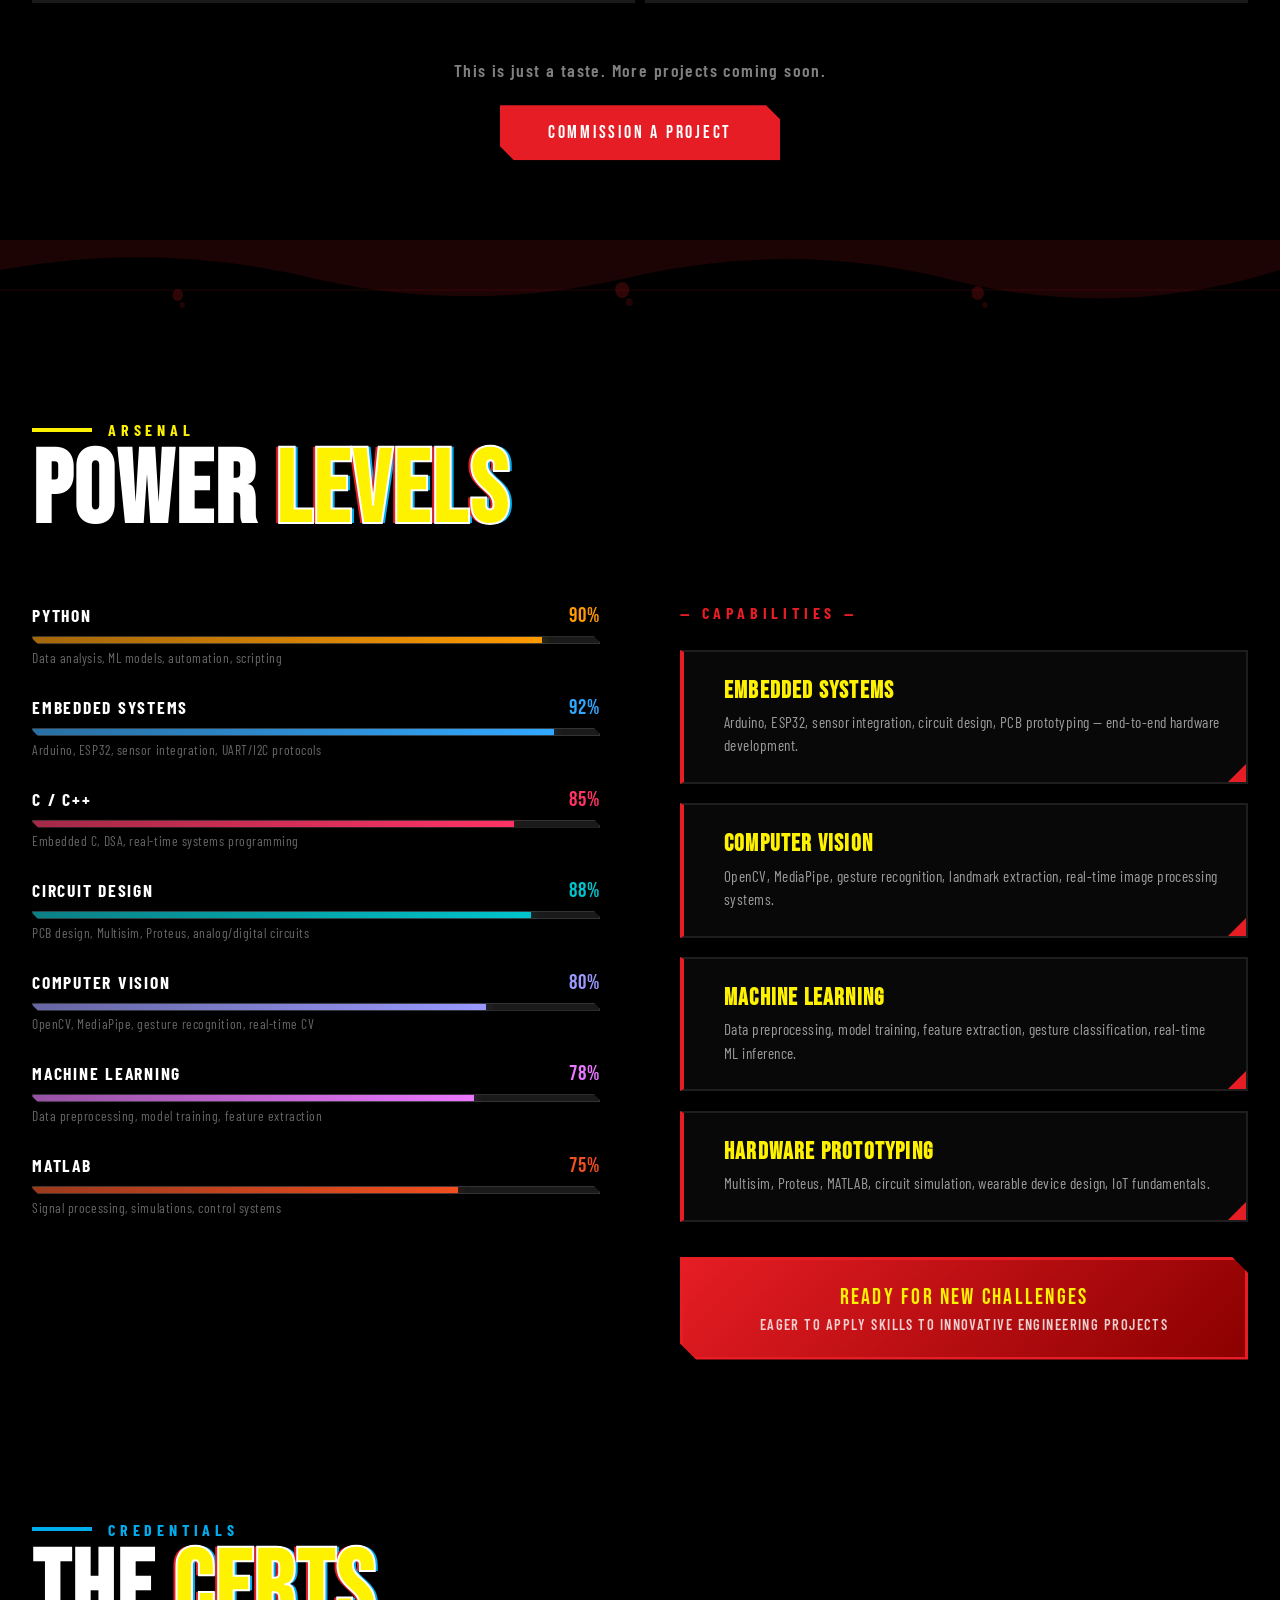
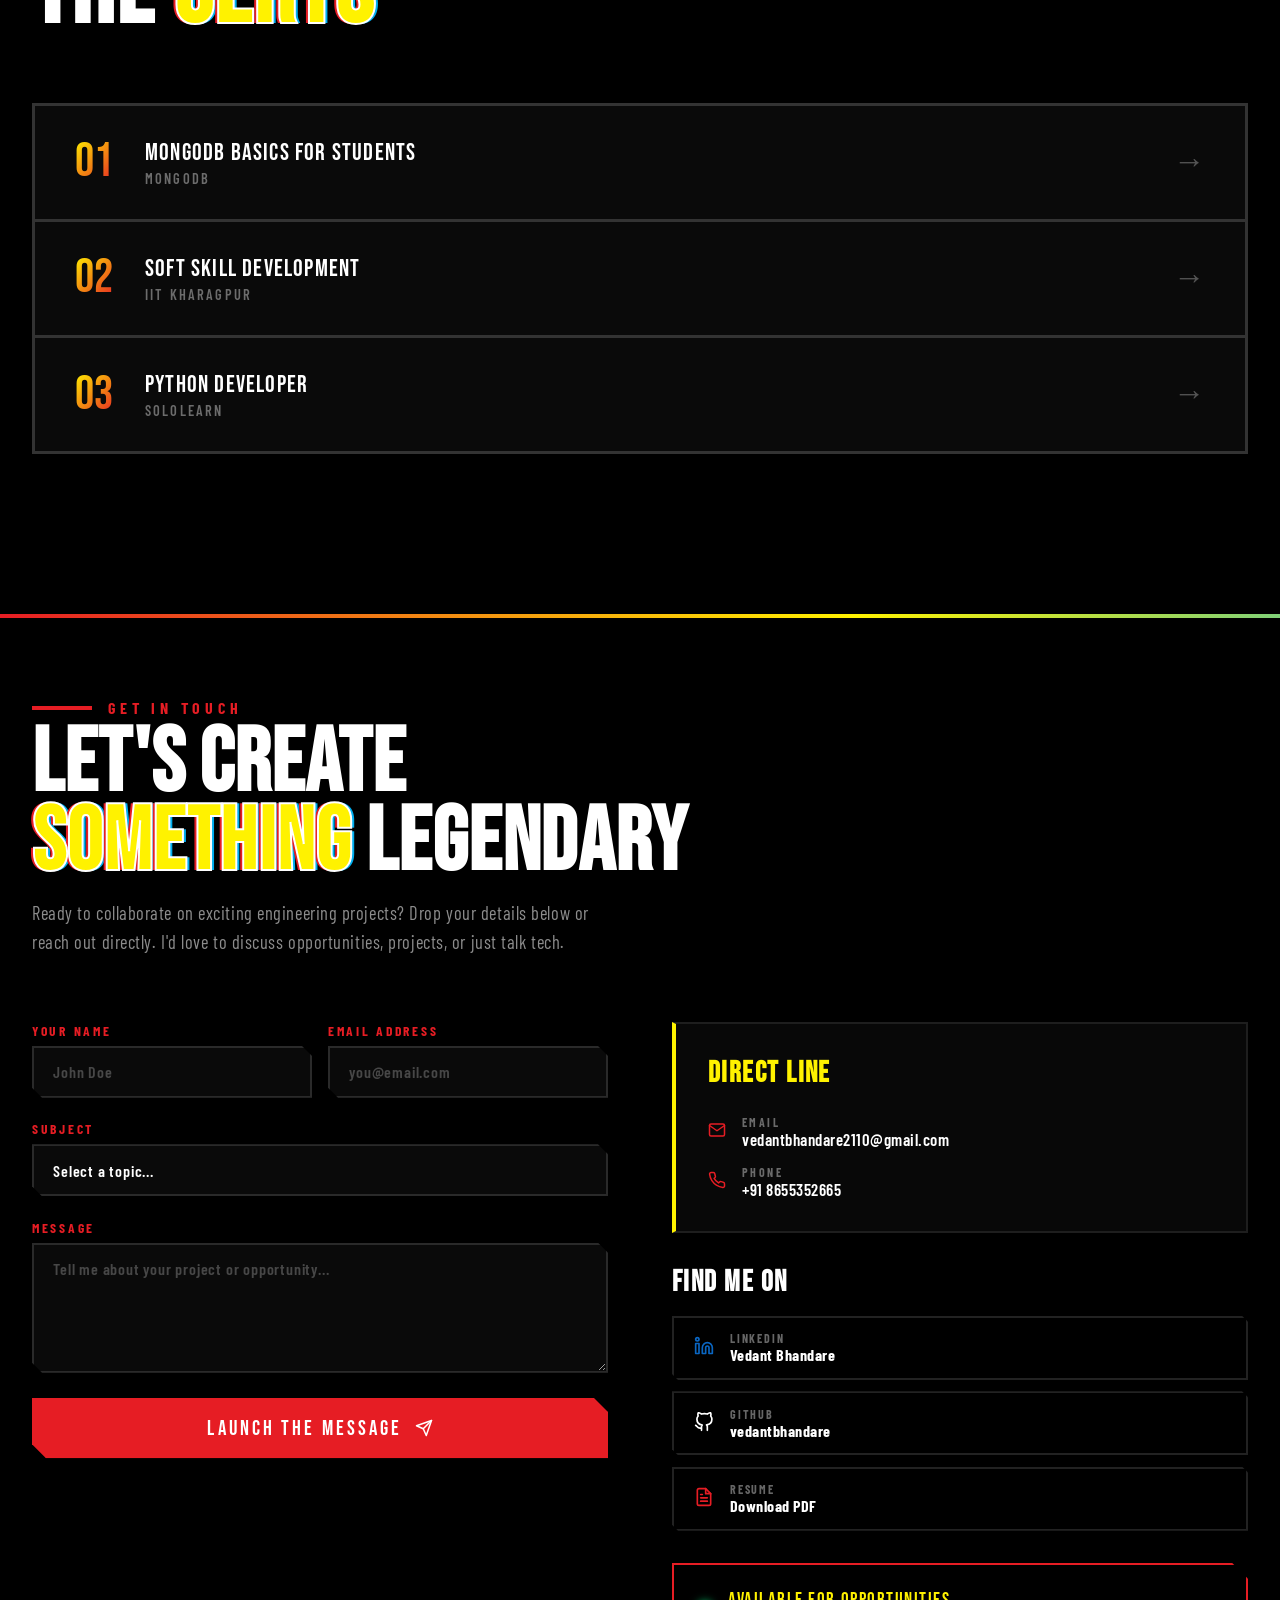
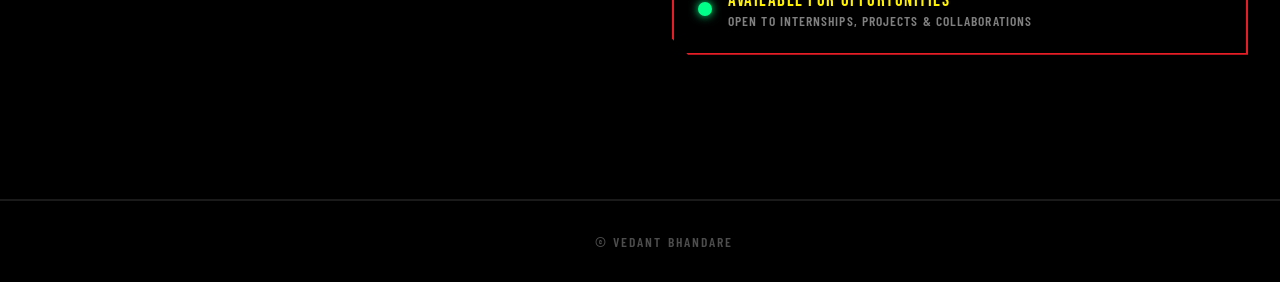
==== commit c297b7f3: "Add navigation toggle button to index.html" ====
--- a/index.html
+++ b/index.html
@@ -27,7 +27,7 @@
                 <a href="#certificates" class="nav-link">CERTS</a>
                 <a href="#contact" class="nav-link">CONTACT</a>
             </nav>
-           
+           <button class="nav-toggle" id="nav-toggle" aria-label="Toggle navigation">
                 <span></span>
                 <span></span>
                 <span></span>
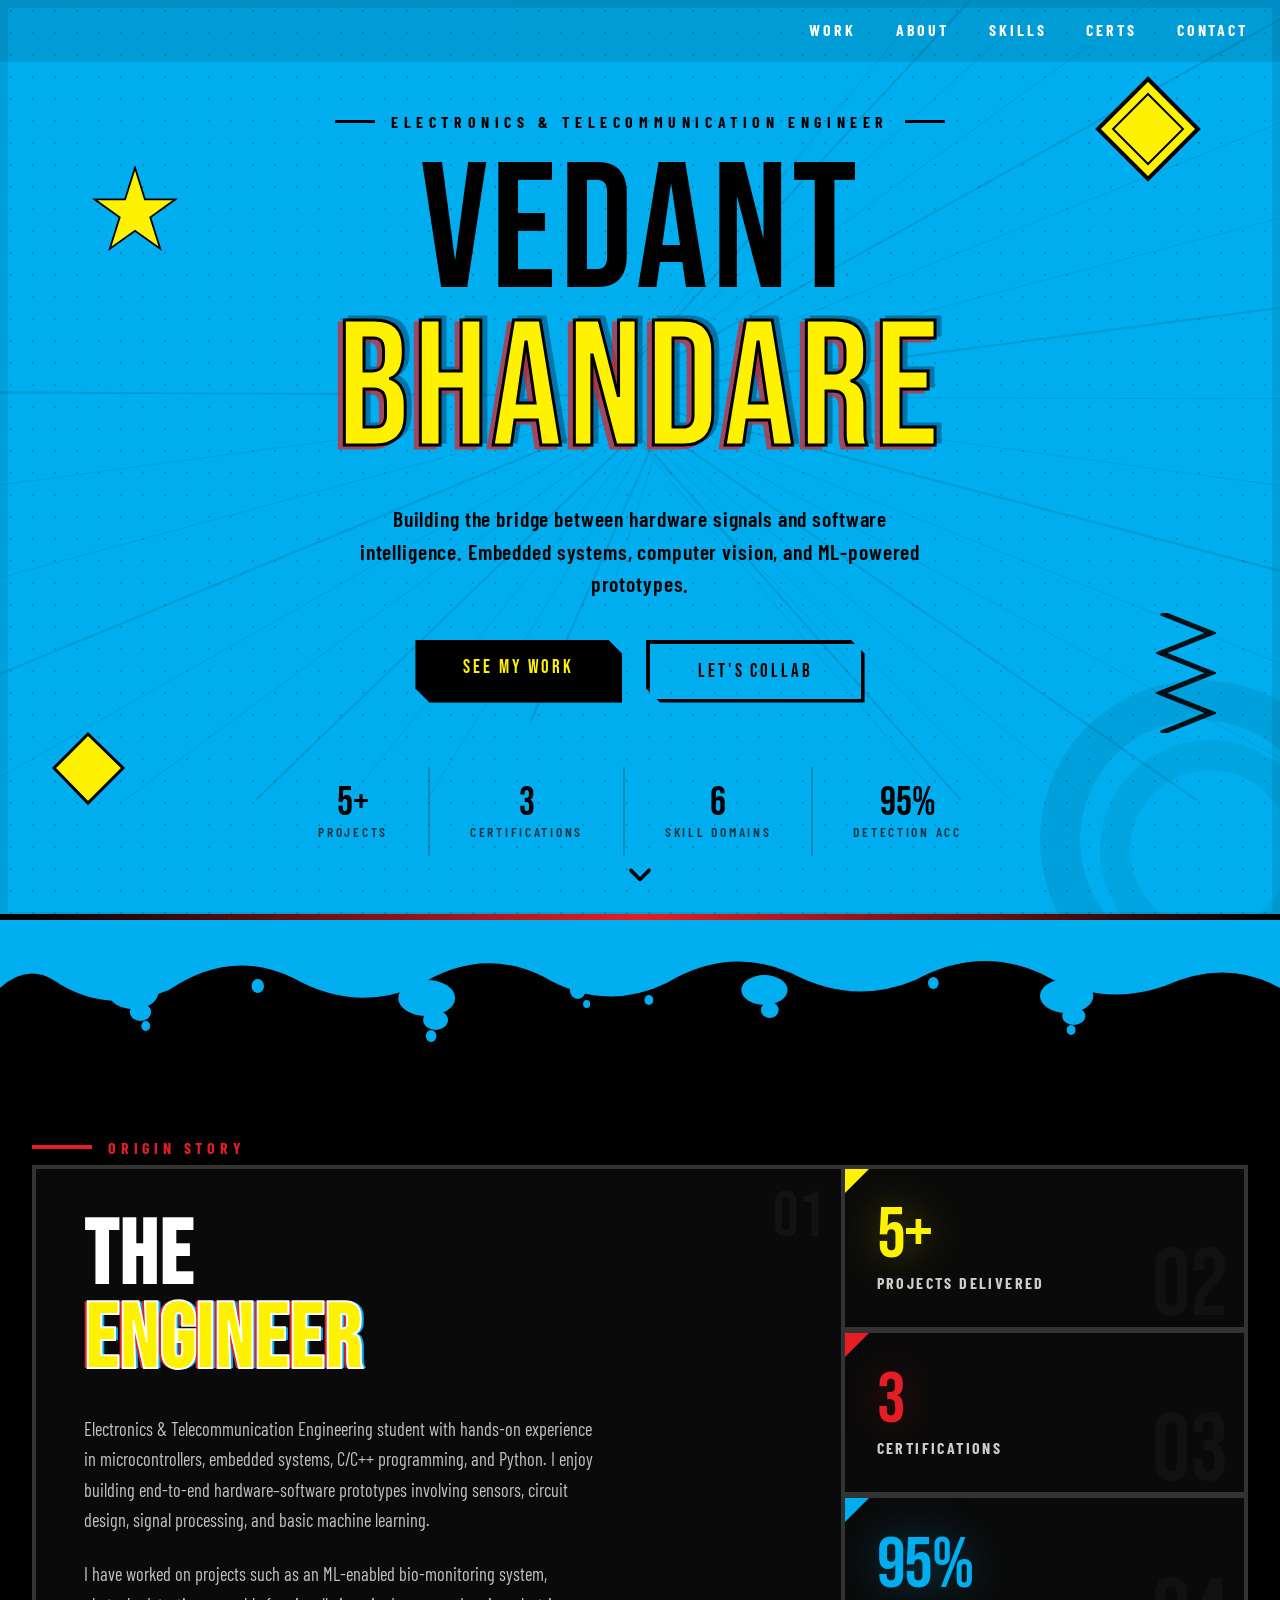
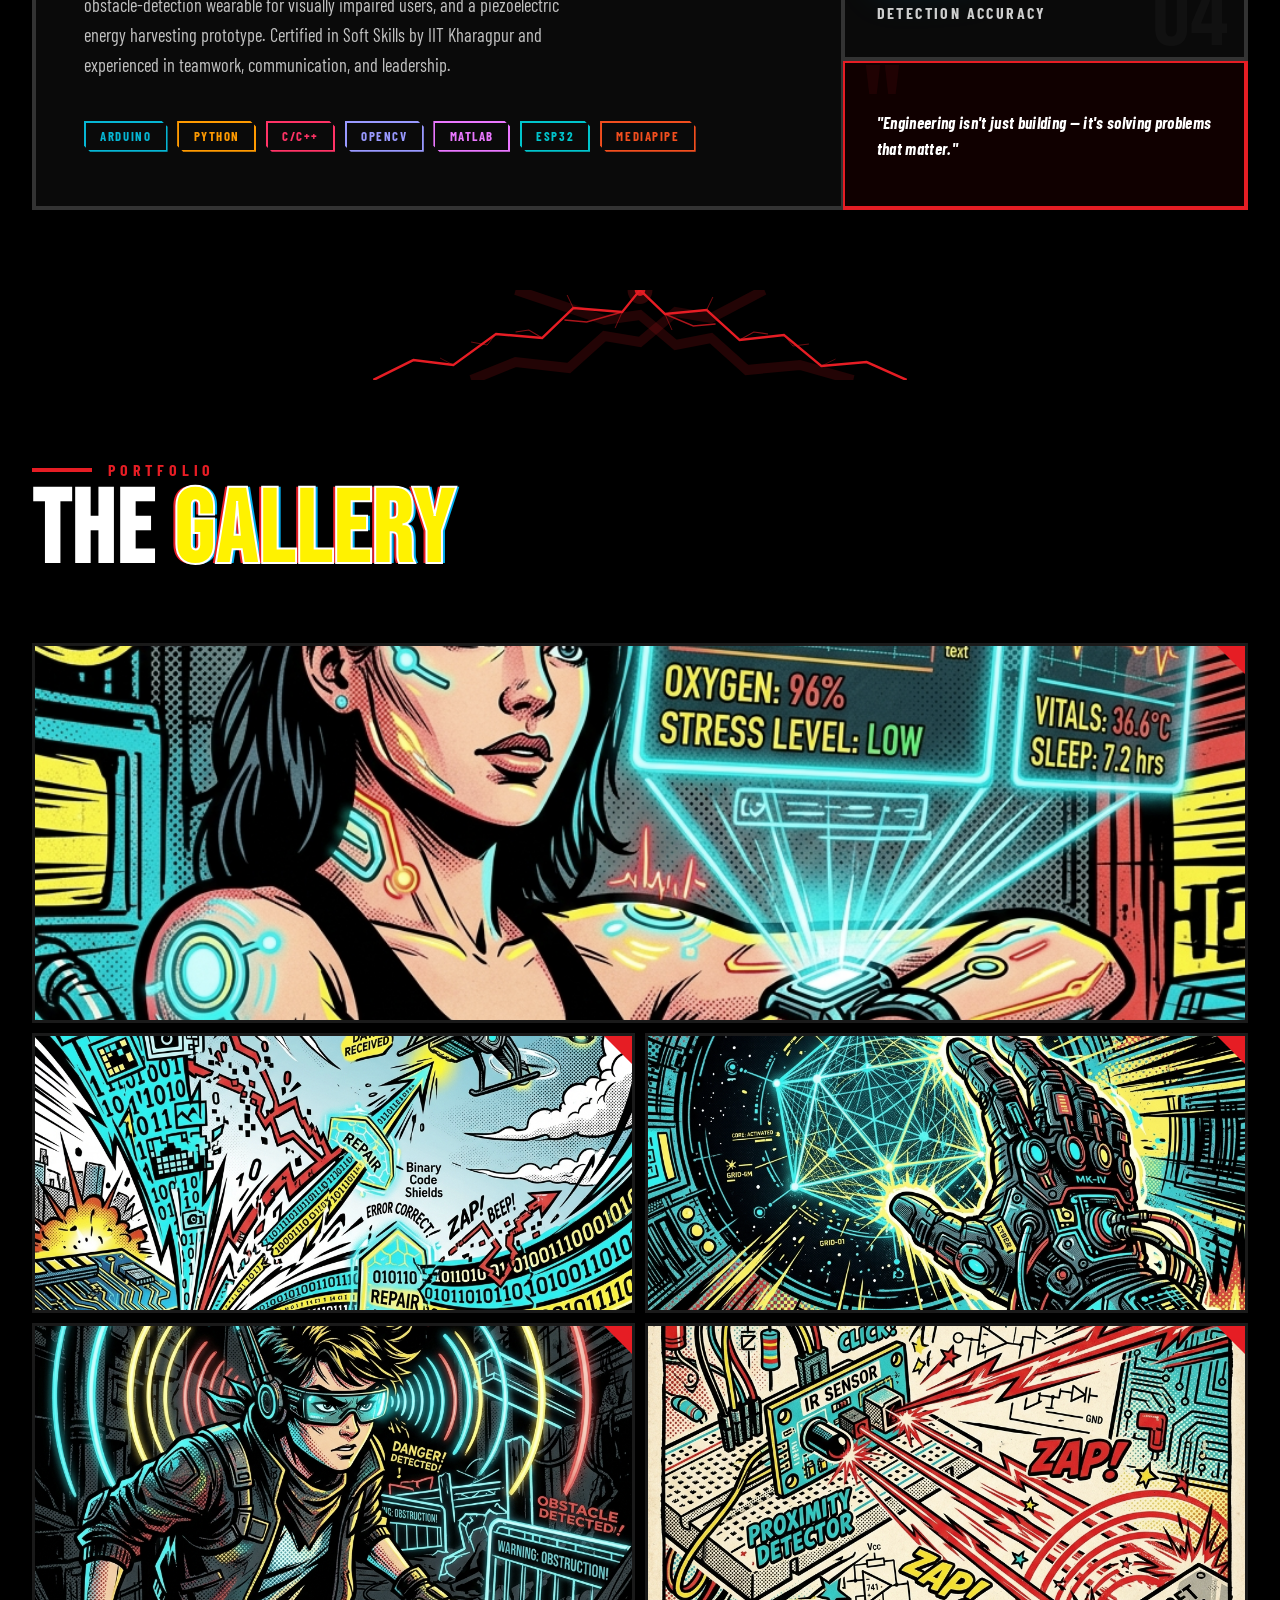
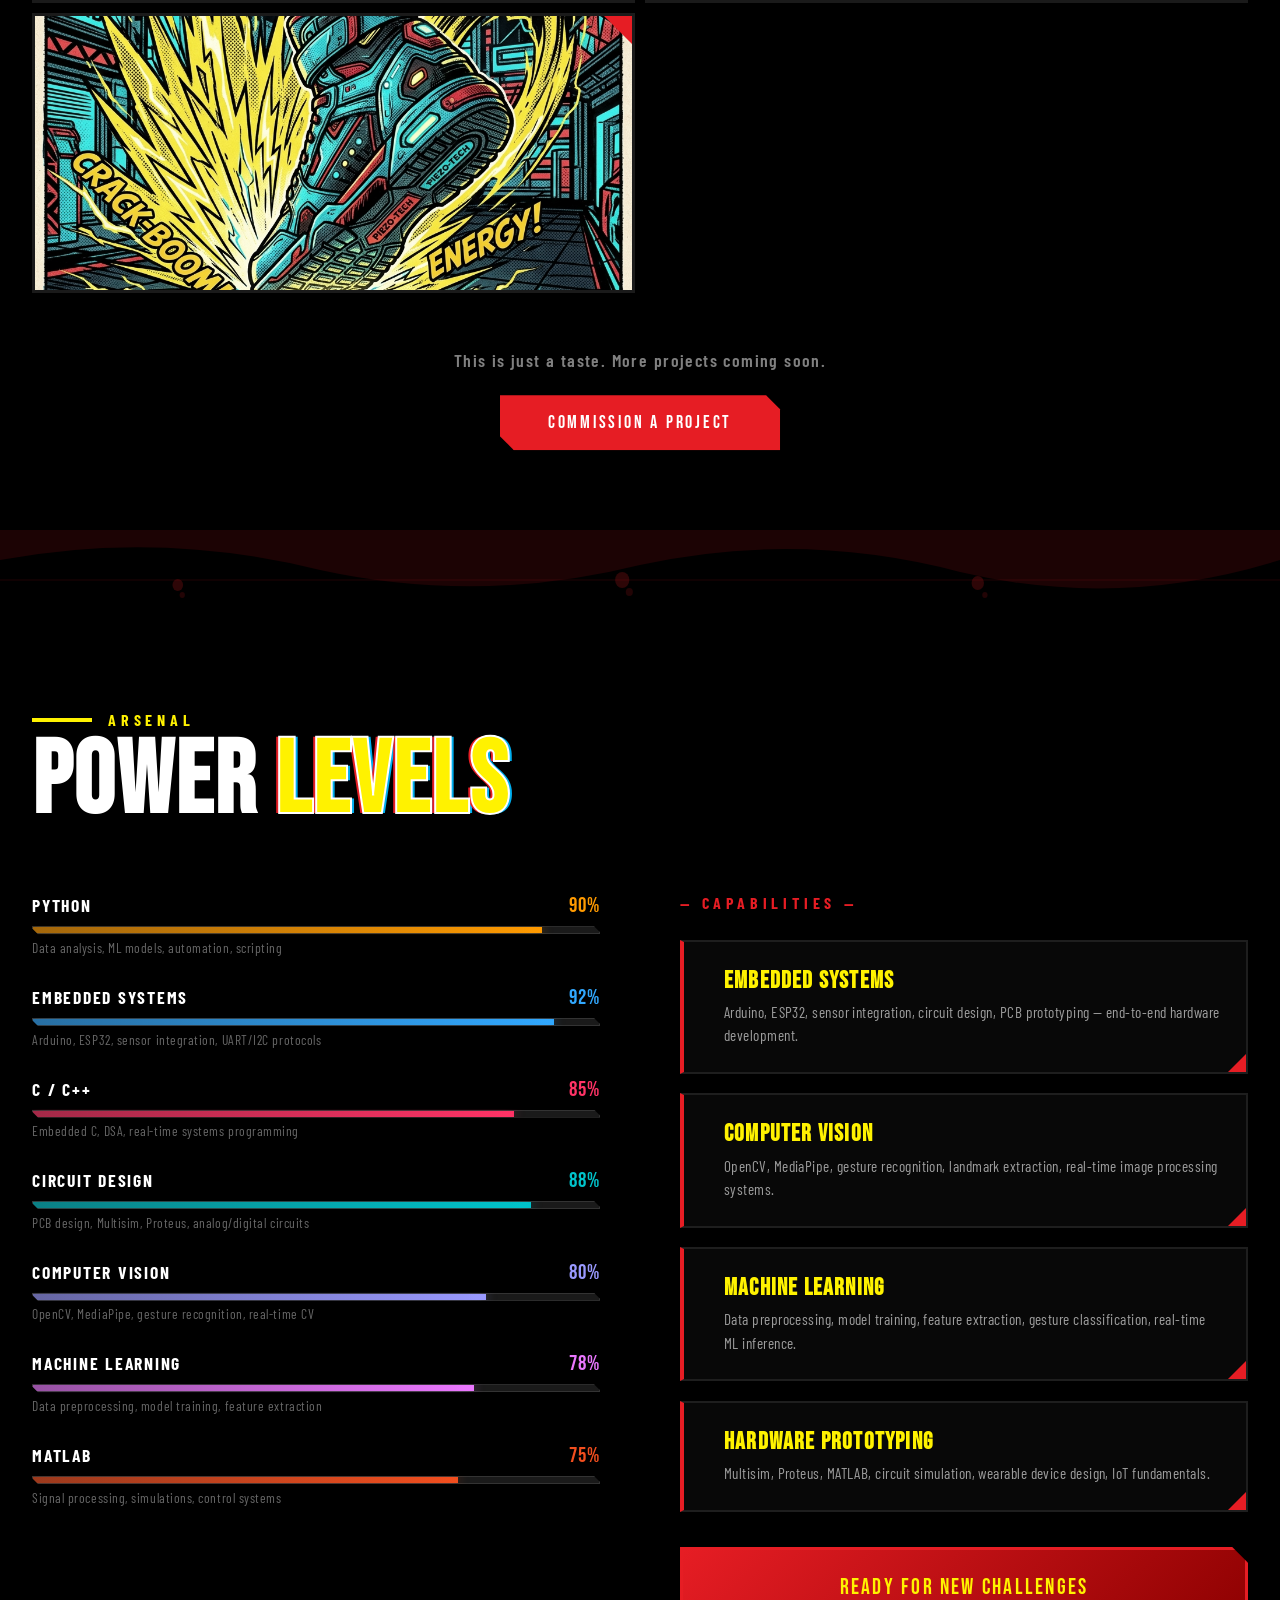
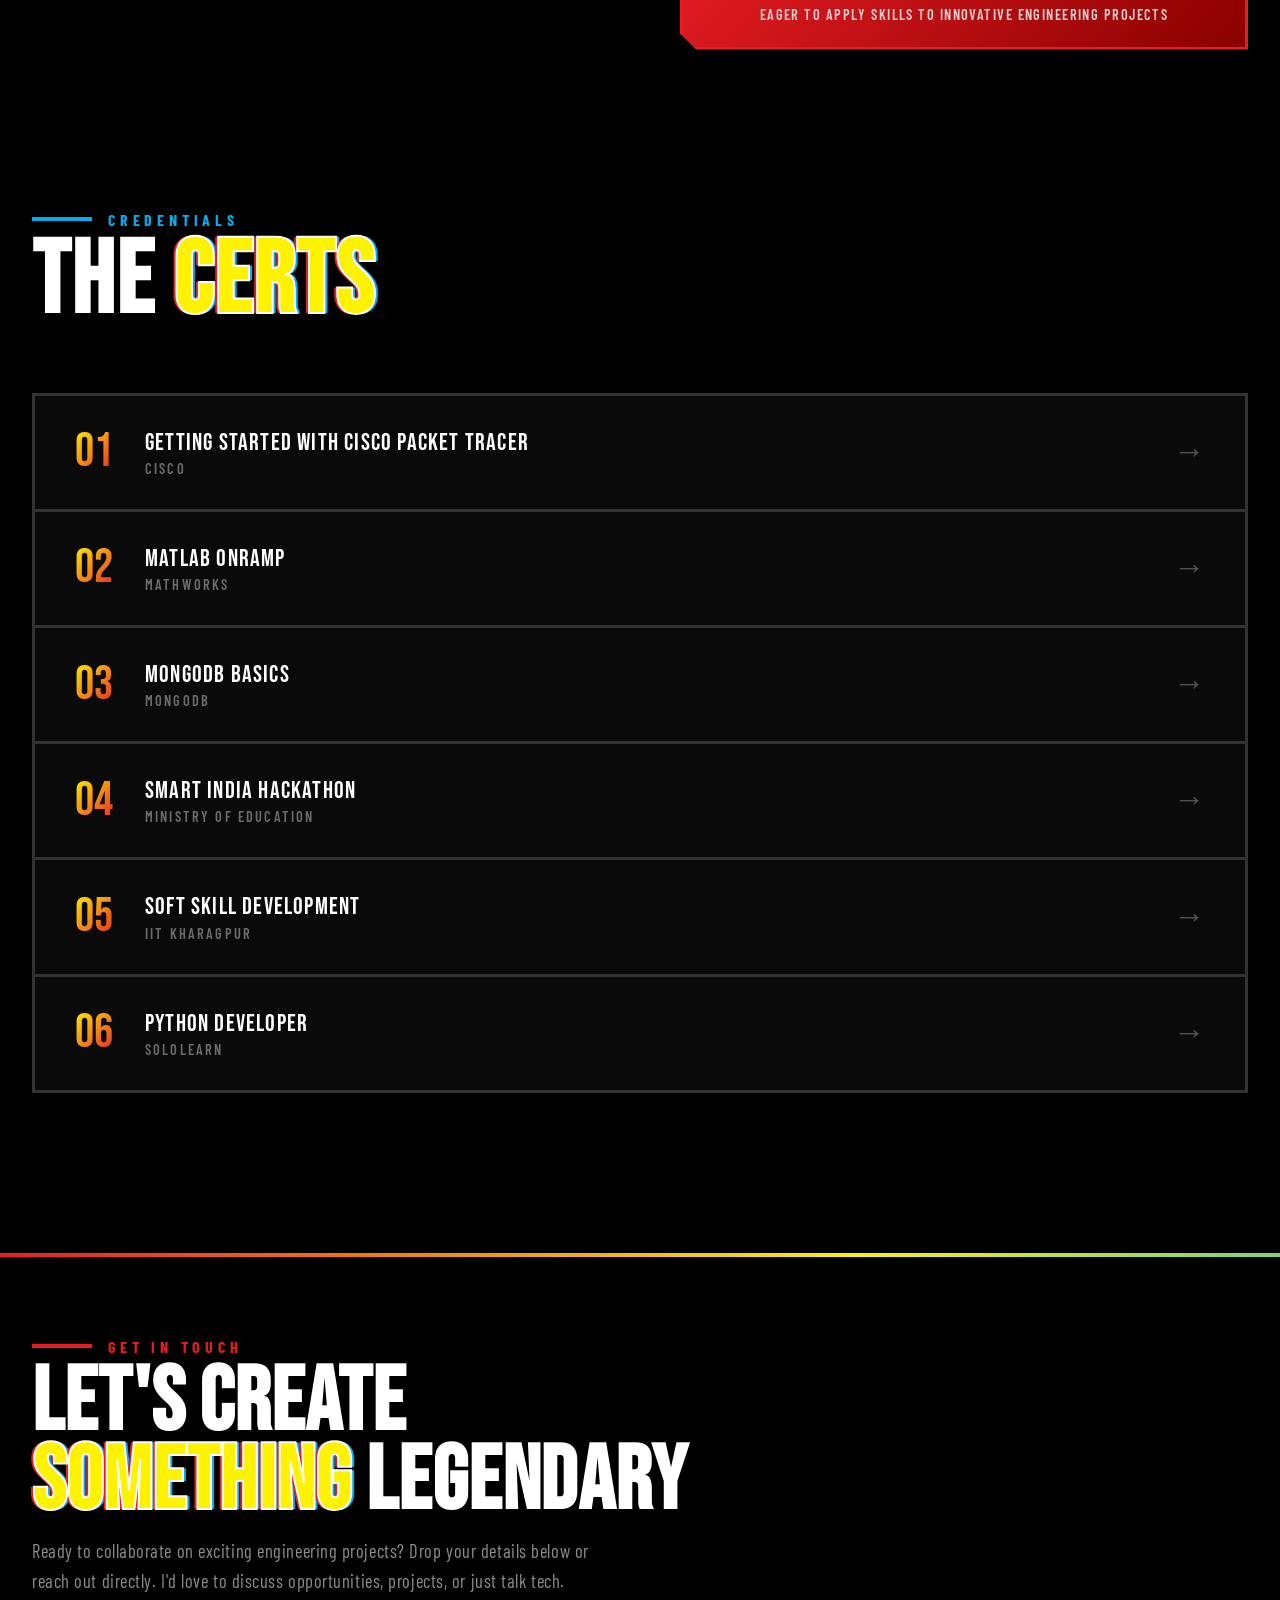
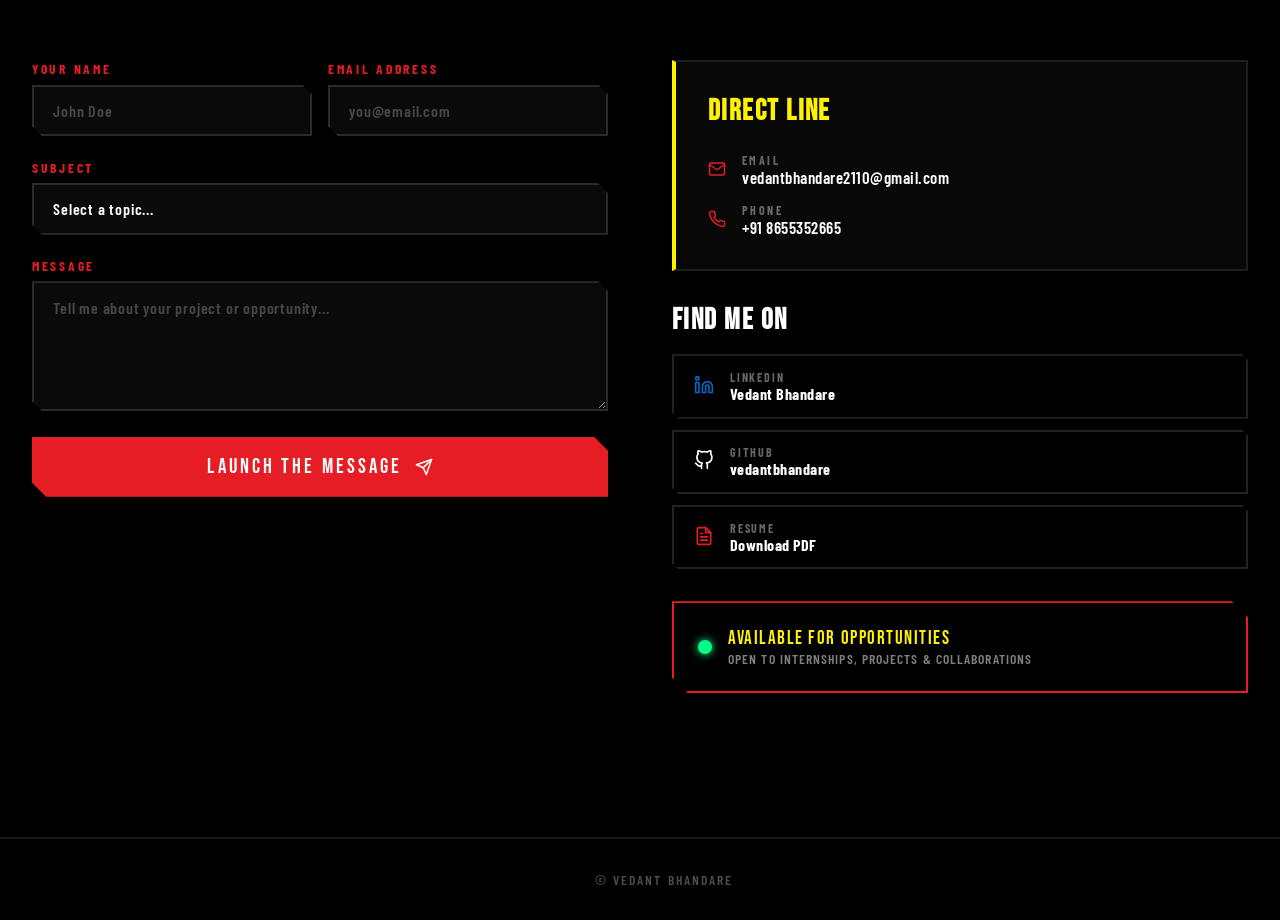
==== commit 9f3a3f1b: "feat: add FPGA UAV project and update certificates" ====
--- a/index.html
+++ b/index.html
@@ -330,6 +330,26 @@
                     <div class="gallery-item-corner"></div>
                 </a>
 
+                <!-- FPGA UAV Error Correction -->
+                <a href="https://drive.google.com/drive/u/0/folders/11sZzbSzy00D9Fnclp8BrneaxXsDvGoEm" target="_blank" rel="noopener noreferrer" class="gallery-item reveal reveal-delay-1" id="project-fec">
+                    <div class="gallery-item-visual">
+                        <img src="images/project_fec.png" alt="FPGA Error Correction" class="gallery-item-img" loading="lazy">
+                    </div>
+                    <div class="gallery-item-overlay">
+                        <span class="gallery-item-category">Verilog & MATLAB</span>
+                        <h3 class="gallery-item-title">FPGA ERROR CORRECTION</h3>
+                        <p class="gallery-item-subtitle">Image Transmission Error Correction for UAVs</p>
+                        <div class="gallery-item-tags">
+                            <span class="gallery-item-tag">VERILOG</span>
+                            <span class="gallery-item-tag">MATLAB</span>
+                            <span class="gallery-item-tag">FPGA</span>
+                            <span class="gallery-item-tag">UAV</span>
+                        </div>
+                        <span class="gallery-item-link">VIEW PROJECT →</span>
+                    </div>
+                    <div class="gallery-item-corner"></div>
+                </a>
+
                 <!-- 3D Object Gesture Viewer -->
                 <a href="https://github.com/vedantbhandare/gesture_3d_viewer" target="_blank" rel="noopener noreferrer" class="gallery-item reveal reveal-delay-1" id="project-gesture">
                     <div class="gallery-item-visual">
@@ -599,29 +619,59 @@
             <h2 class="section-title reveal">THE <span class="section-title-accent">CERTS</span></h2>
 
             <div class="certs-list">
-                <a href="certificates/mongodb certficate.pdf" target="_blank" rel="noopener noreferrer" class="cert-item reveal" id="cert-mongodb">
+                <a href="certificates/Getting_Started_with_Cisco_Packet_Tracer_certificate_vedantbhandare2110-gmail-com_c6f35e39-d6ec-4b9e-bcf0-9066de4b13ce.pdf" target="_blank" rel="noopener noreferrer" class="cert-item reveal" id="cert-cisco">
                     <div class="cert-inner">
                         <span class="cert-number">01</span>
                         <div class="cert-details">
-                            <span class="cert-name">MONGODB BASICS FOR STUDENTS</span>
-                            <span class="cert-issuer">MongoDB</span>
+                            <span class="cert-name">GETTING STARTED WITH CISCO PACKET TRACER</span>
+                            <span class="cert-issuer">Cisco</span>
                         </div>
                         <span class="cert-arrow">→</span>
                     </div>
                 </a>
-                <a href="certificates/Soft Skill Development certificate.pdf" target="_blank" rel="noopener noreferrer" class="cert-item reveal reveal-delay-1" id="cert-softskills">
+                <a href="certificates/Matlab onramp.pdf" target="_blank" rel="noopener noreferrer" class="cert-item reveal reveal-delay-1" id="cert-matlab">
                     <div class="cert-inner">
                         <span class="cert-number">02</span>
                         <div class="cert-details">
+                            <span class="cert-name">MATLAB ONRAMP</span>
+                            <span class="cert-issuer">MathWorks</span>
+                        </div>
+                        <span class="cert-arrow">→</span>
+                    </div>
+                </a>
+                <a href="certificates/mongodb certficate.pdf" target="_blank" rel="noopener noreferrer" class="cert-item reveal reveal-delay-2" id="cert-mongodb">
+                    <div class="cert-inner">
+                        <span class="cert-number">03</span>
+                        <div class="cert-details">
+                            <span class="cert-name">MONGODB BASICS</span>
+                            <span class="cert-issuer">MongoDB</span>
+                        </div>
+                        <span class="cert-arrow">→</span>
+                    </div>
+                </a>
+                <a href="certificates/SIH.png" target="_blank" rel="noopener noreferrer" class="cert-item reveal reveal-delay-3" id="cert-sih">
+                    <div class="cert-inner">
+                        <span class="cert-number">04</span>
+                        <div class="cert-details">
+                            <span class="cert-name">SMART INDIA HACKATHON</span>
+                            <span class="cert-issuer">Ministry of Education</span>
+                        </div>
+                        <span class="cert-arrow">→</span>
+                    </div>
+                </a>
+                <a href="certificates/Soft Skill Development certificate.pdf" target="_blank" rel="noopener noreferrer" class="cert-item reveal reveal-delay-4" id="cert-softskills">
+                    <div class="cert-inner">
+                        <span class="cert-number">05</span>
+                        <div class="cert-details">
                             <span class="cert-name">SOFT SKILL DEVELOPMENT</span>
                             <span class="cert-issuer">IIT Kharagpur</span>
                         </div>
                         <span class="cert-arrow">→</span>
                     </div>
                 </a>
-                <a href="certificates/python developer.jpg" target="_blank" rel="noopener noreferrer" class="cert-item reveal reveal-delay-2" id="cert-python">
+                <a href="certificates/sololearn.pdf.jpg" target="_blank" rel="noopener noreferrer" class="cert-item reveal reveal-delay-5" id="cert-sololearn">
                     <div class="cert-inner">
-                        <span class="cert-number">03</span>
+                        <span class="cert-number">06</span>
                         <div class="cert-details">
                             <span class="cert-name">PYTHON DEVELOPER</span>
                             <span class="cert-issuer">Sololearn</span>
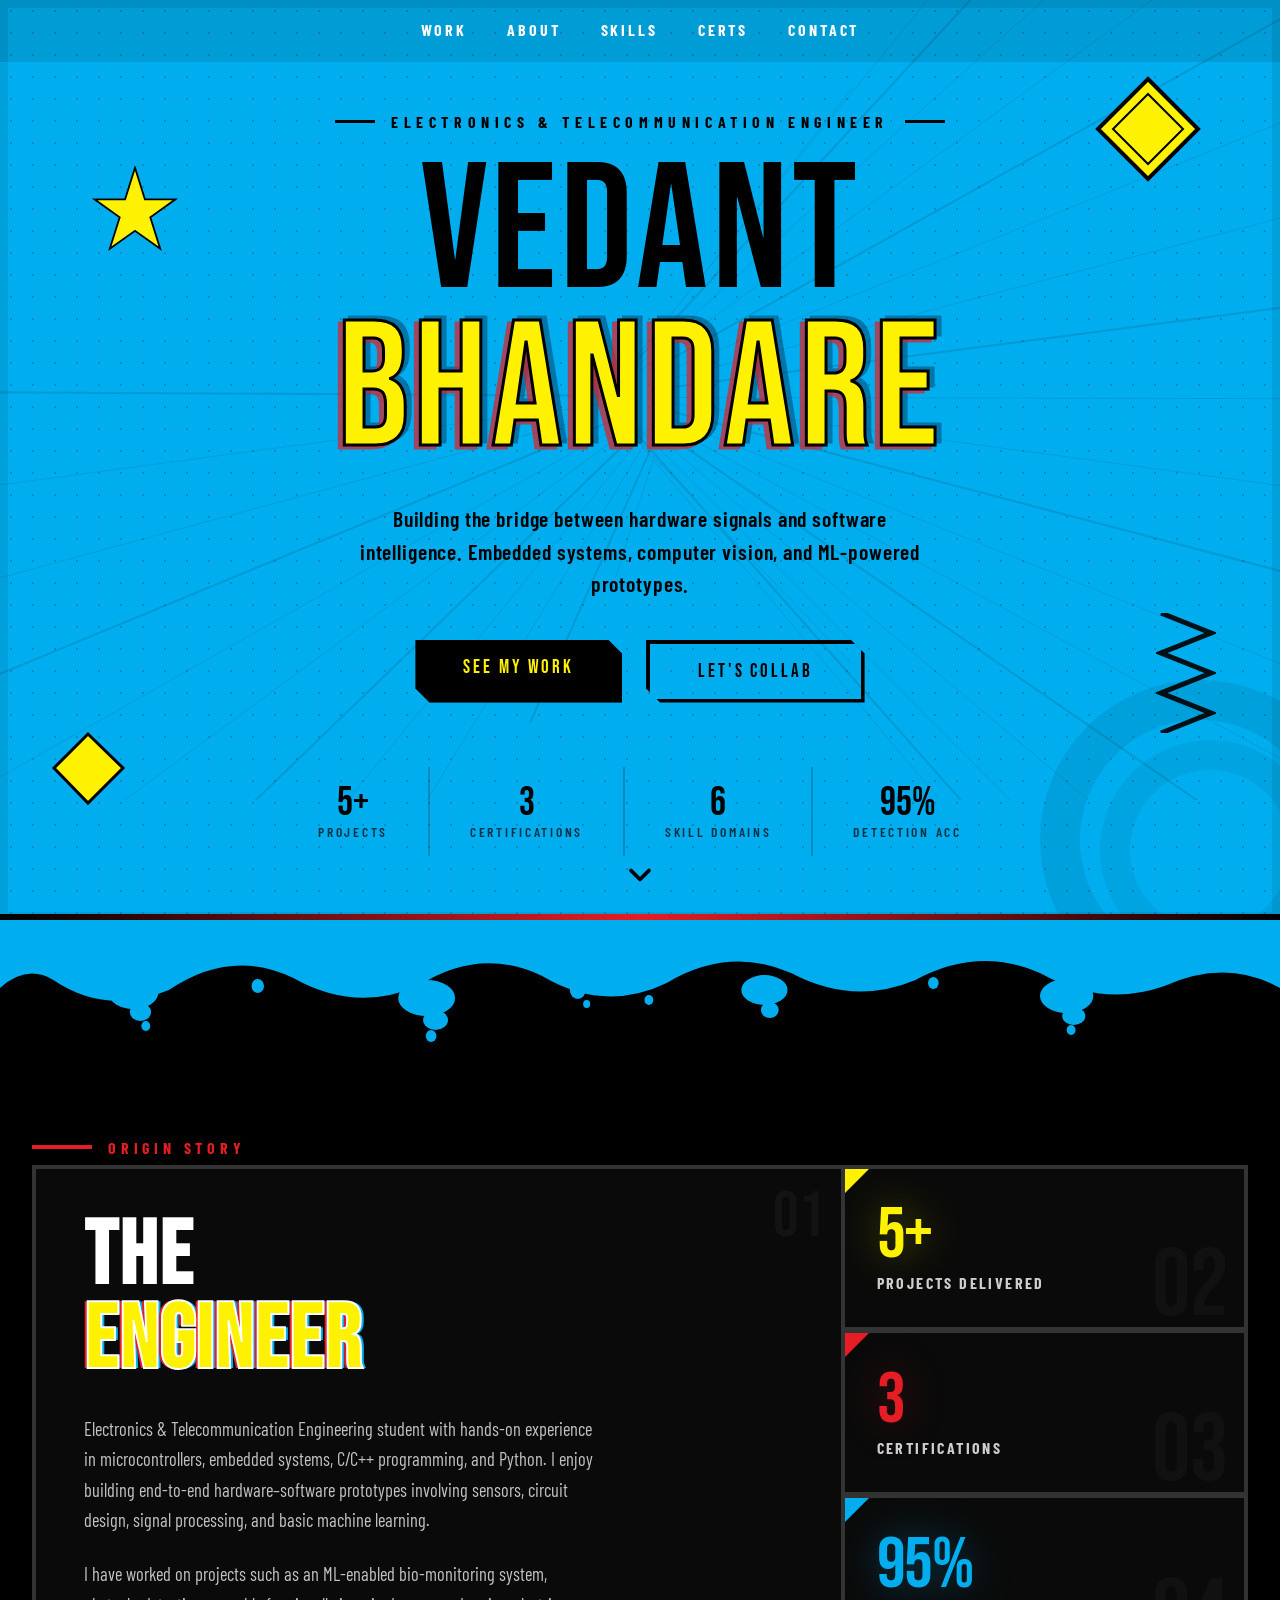
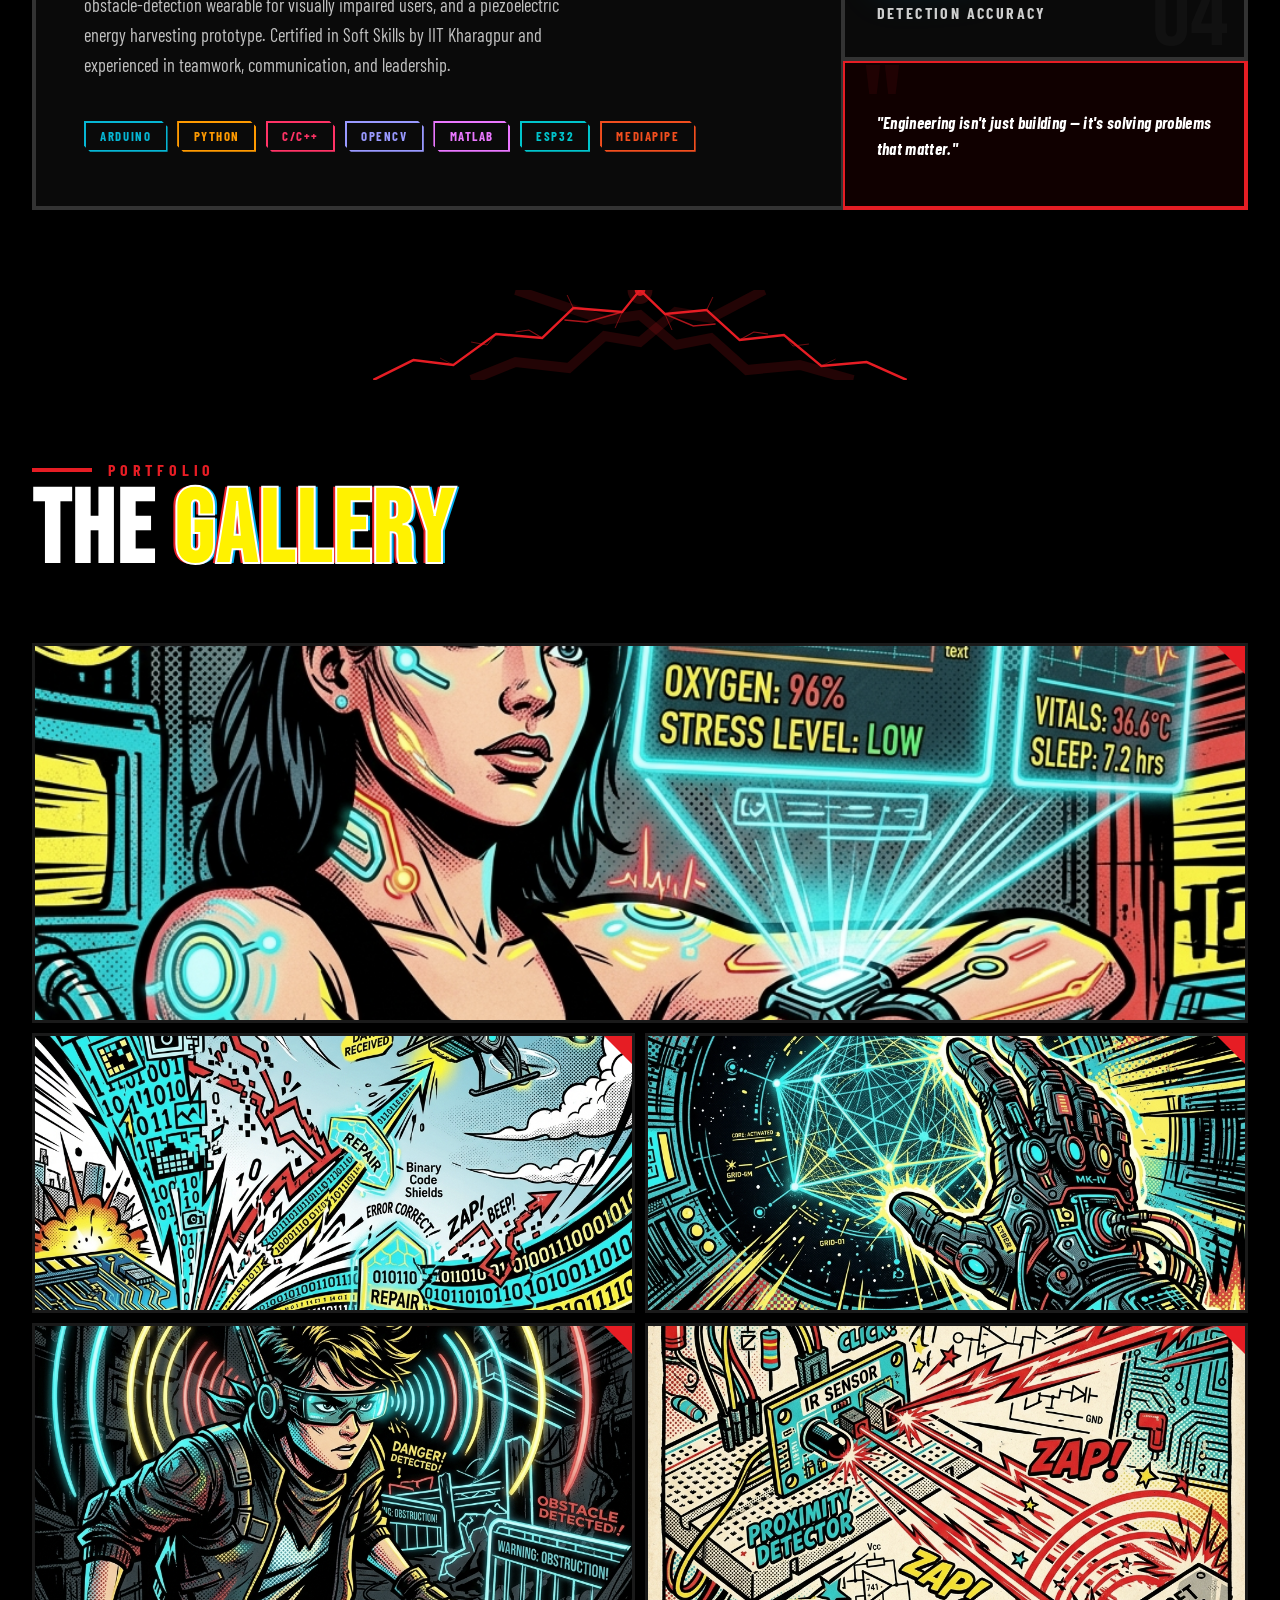
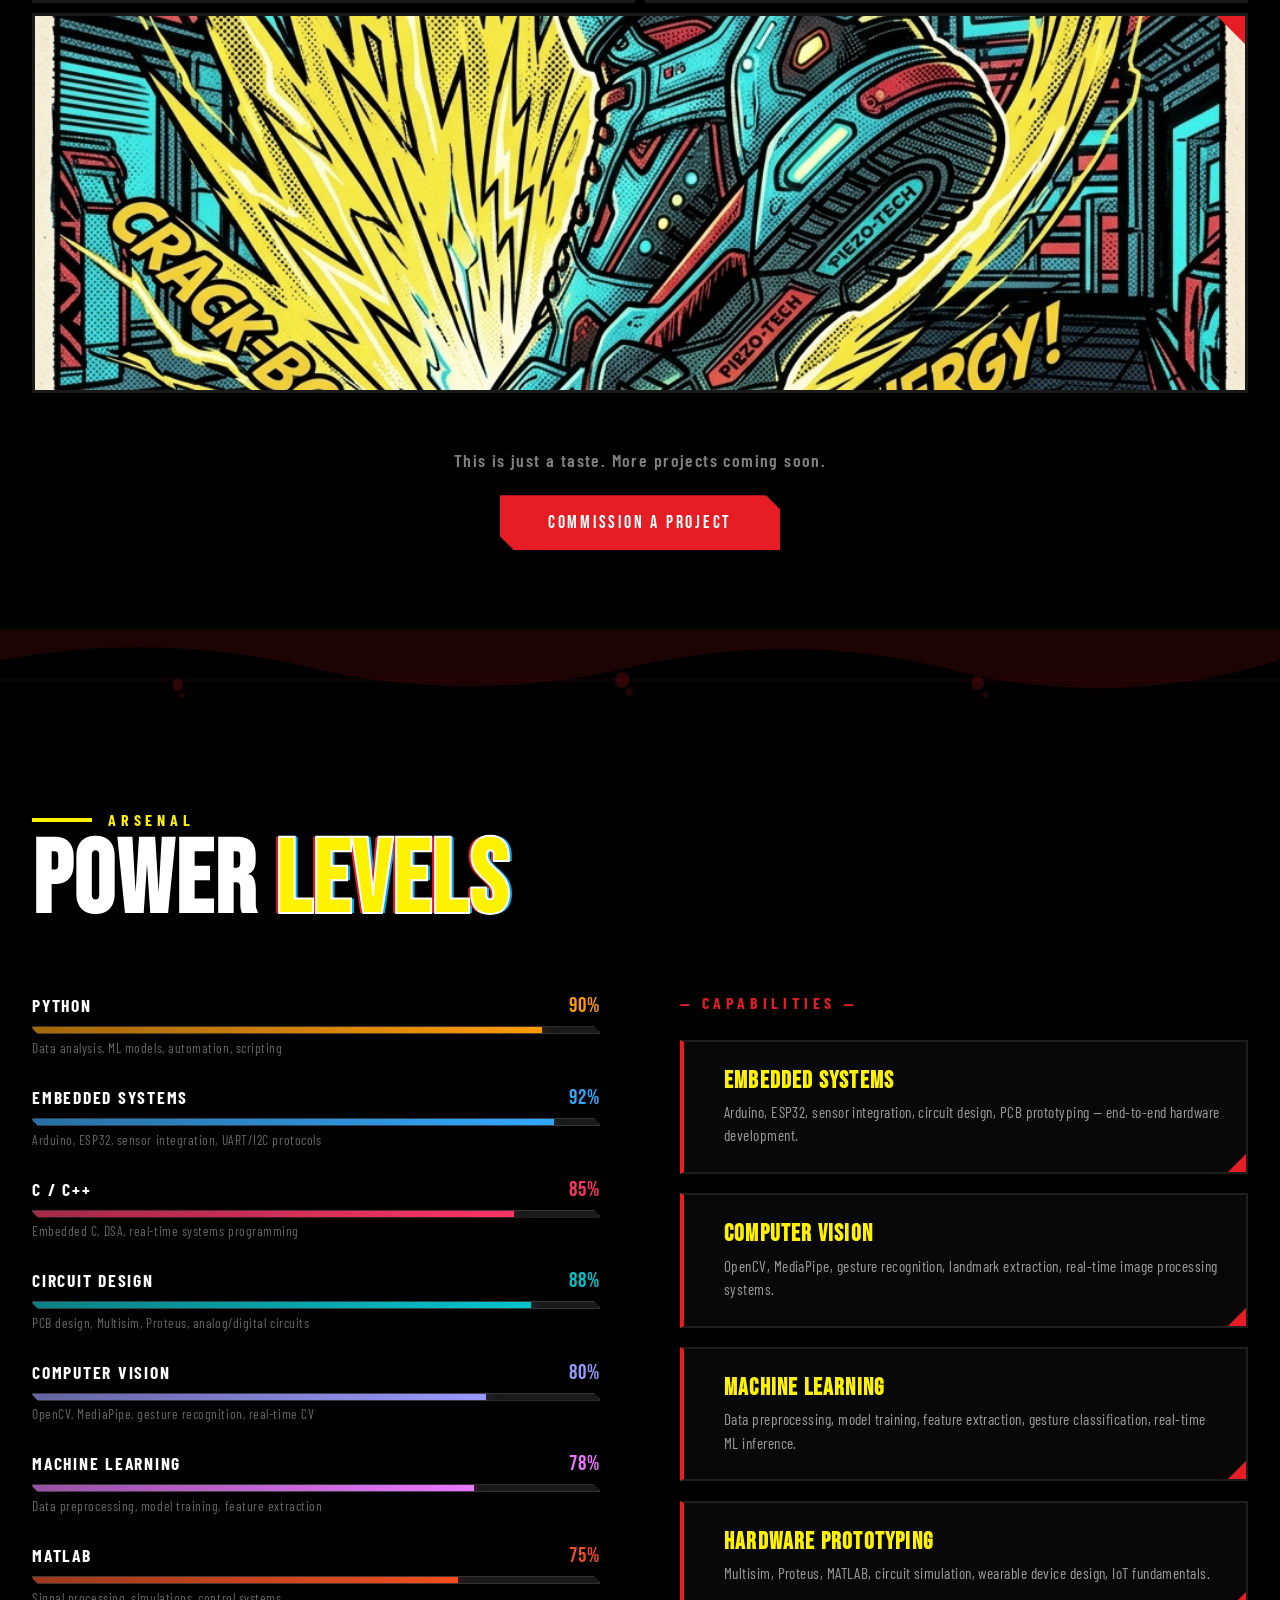
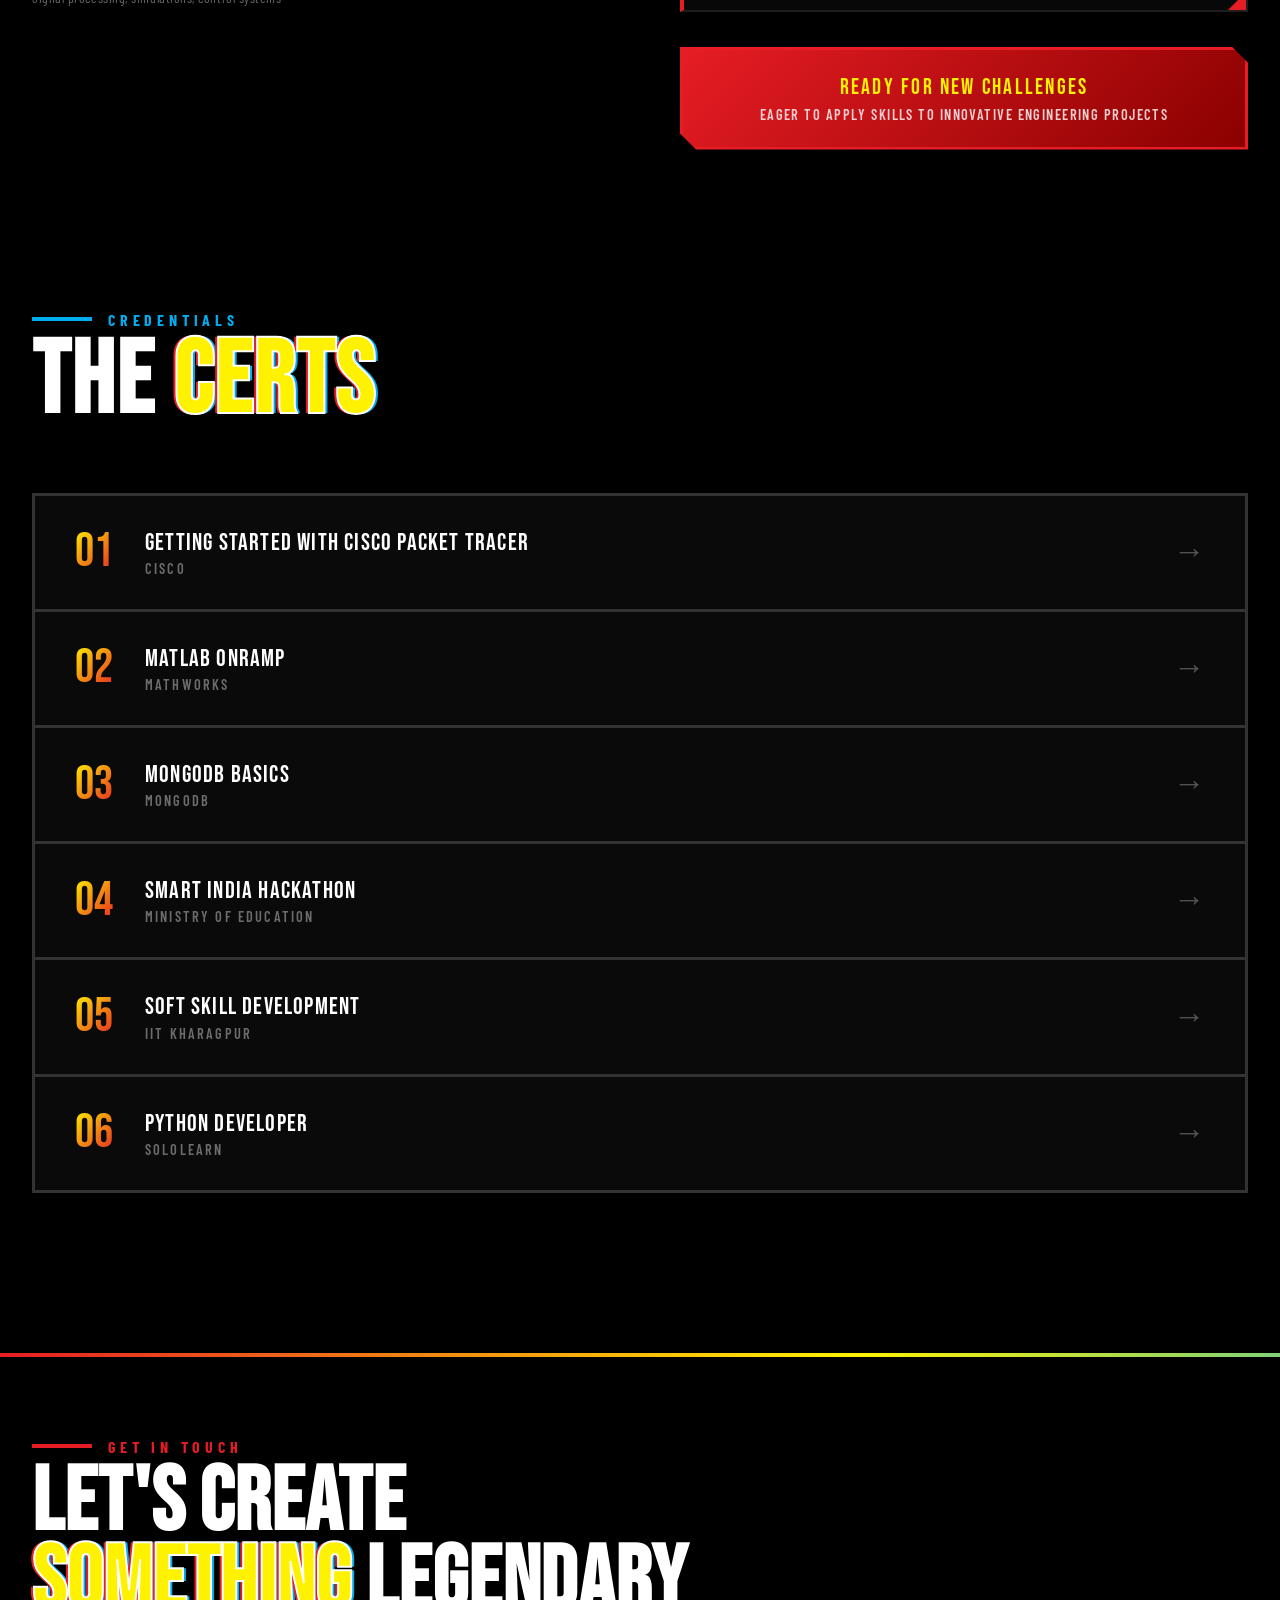
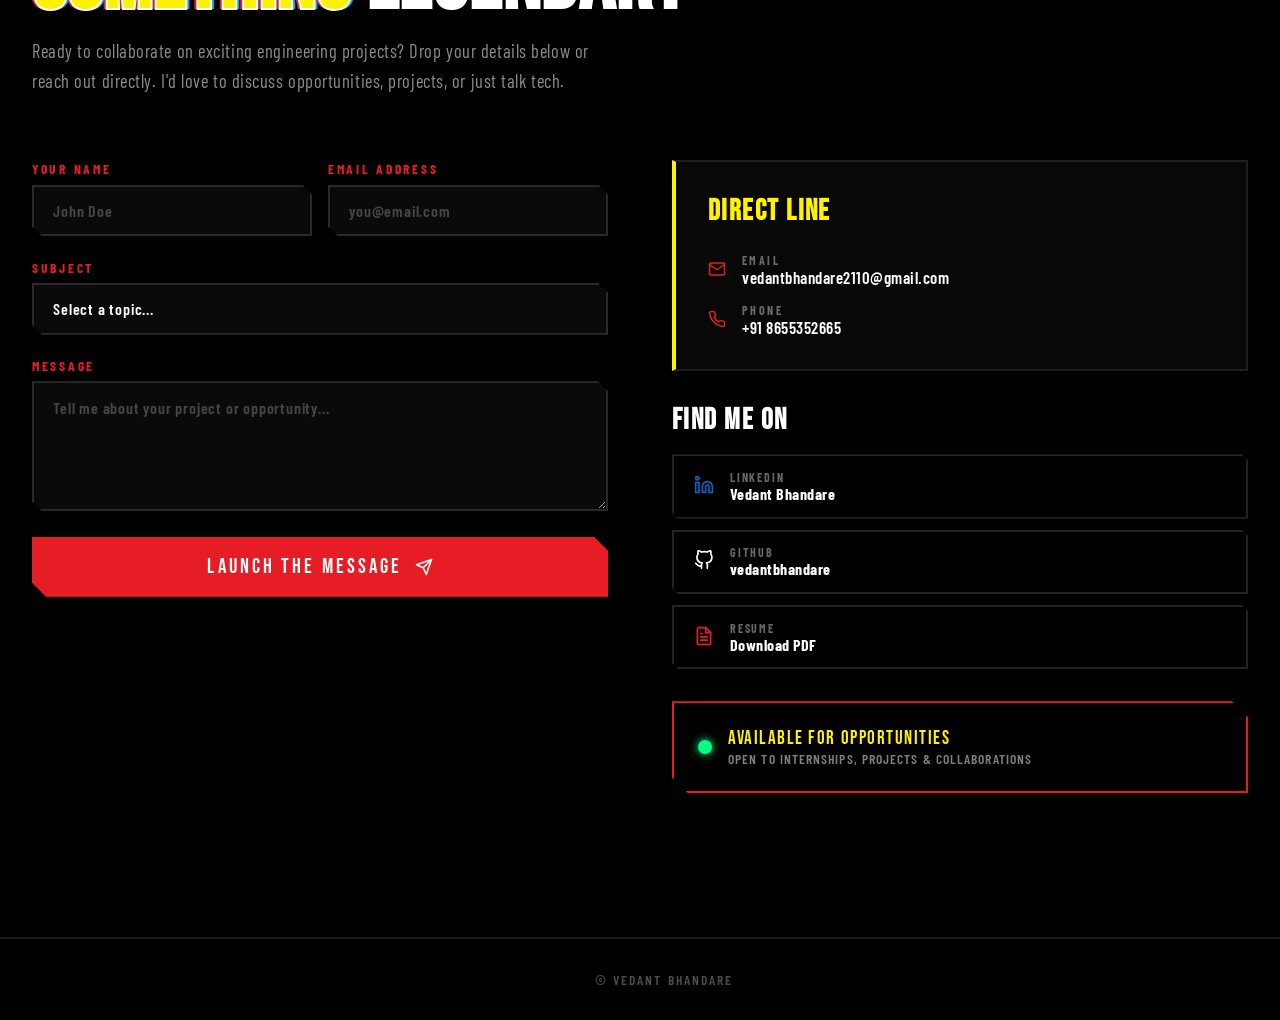
==== commit 0afbbe77: "fix: center nav links and make gallery grid symmetrical" ====
--- a/index.html
+++ b/index.html
@@ -408,7 +408,7 @@
                 </a>
 
                 <!-- Footstep Energy Generator -->
-                <a href="https://drive.google.com/drive/u/0/folders/1KK8bWVIbtewx_nH45o5s3GwNPfIaIdbV" target="_blank" rel="noopener noreferrer" class="gallery-item reveal reveal-delay-2" id="project-energy">
+                <a href="https://drive.google.com/drive/u/0/folders/1KK8bWVIbtewx_nH45o5s3GwNPfIaIdbV" target="_blank" rel="noopener noreferrer" class="gallery-item featured reveal reveal-delay-2" id="project-energy">
                     <div class="gallery-item-visual">
                         <img src="images/project_energy.png" alt="Piezoelectric energy harvesting" class="gallery-item-img" loading="lazy">
                     </div>
--- a/style.css
+++ b/style.css
@@ -112,17 +112,11 @@
     margin: 0 auto;
     display: flex;
     align-items: center;
-    justify-content: space-between;
+    justify-content: center;
 }
 
 .nav-logo {
-    font-family: var(--font-display);
-    font-size: 2.1rem;
-    letter-spacing: 0.04em;
-    cursor: pointer;
-    display: flex;
-    align-items: center;
-    gap: 0;
+    display: none;
 }
 
 .nav-logo-accent {
@@ -137,7 +131,9 @@
 .nav-links {
     display: flex;
     align-items: center;
+    justify-content: center;
     gap: 2.5rem;
+    width: 100%;
 }
 
 .nav-link {
